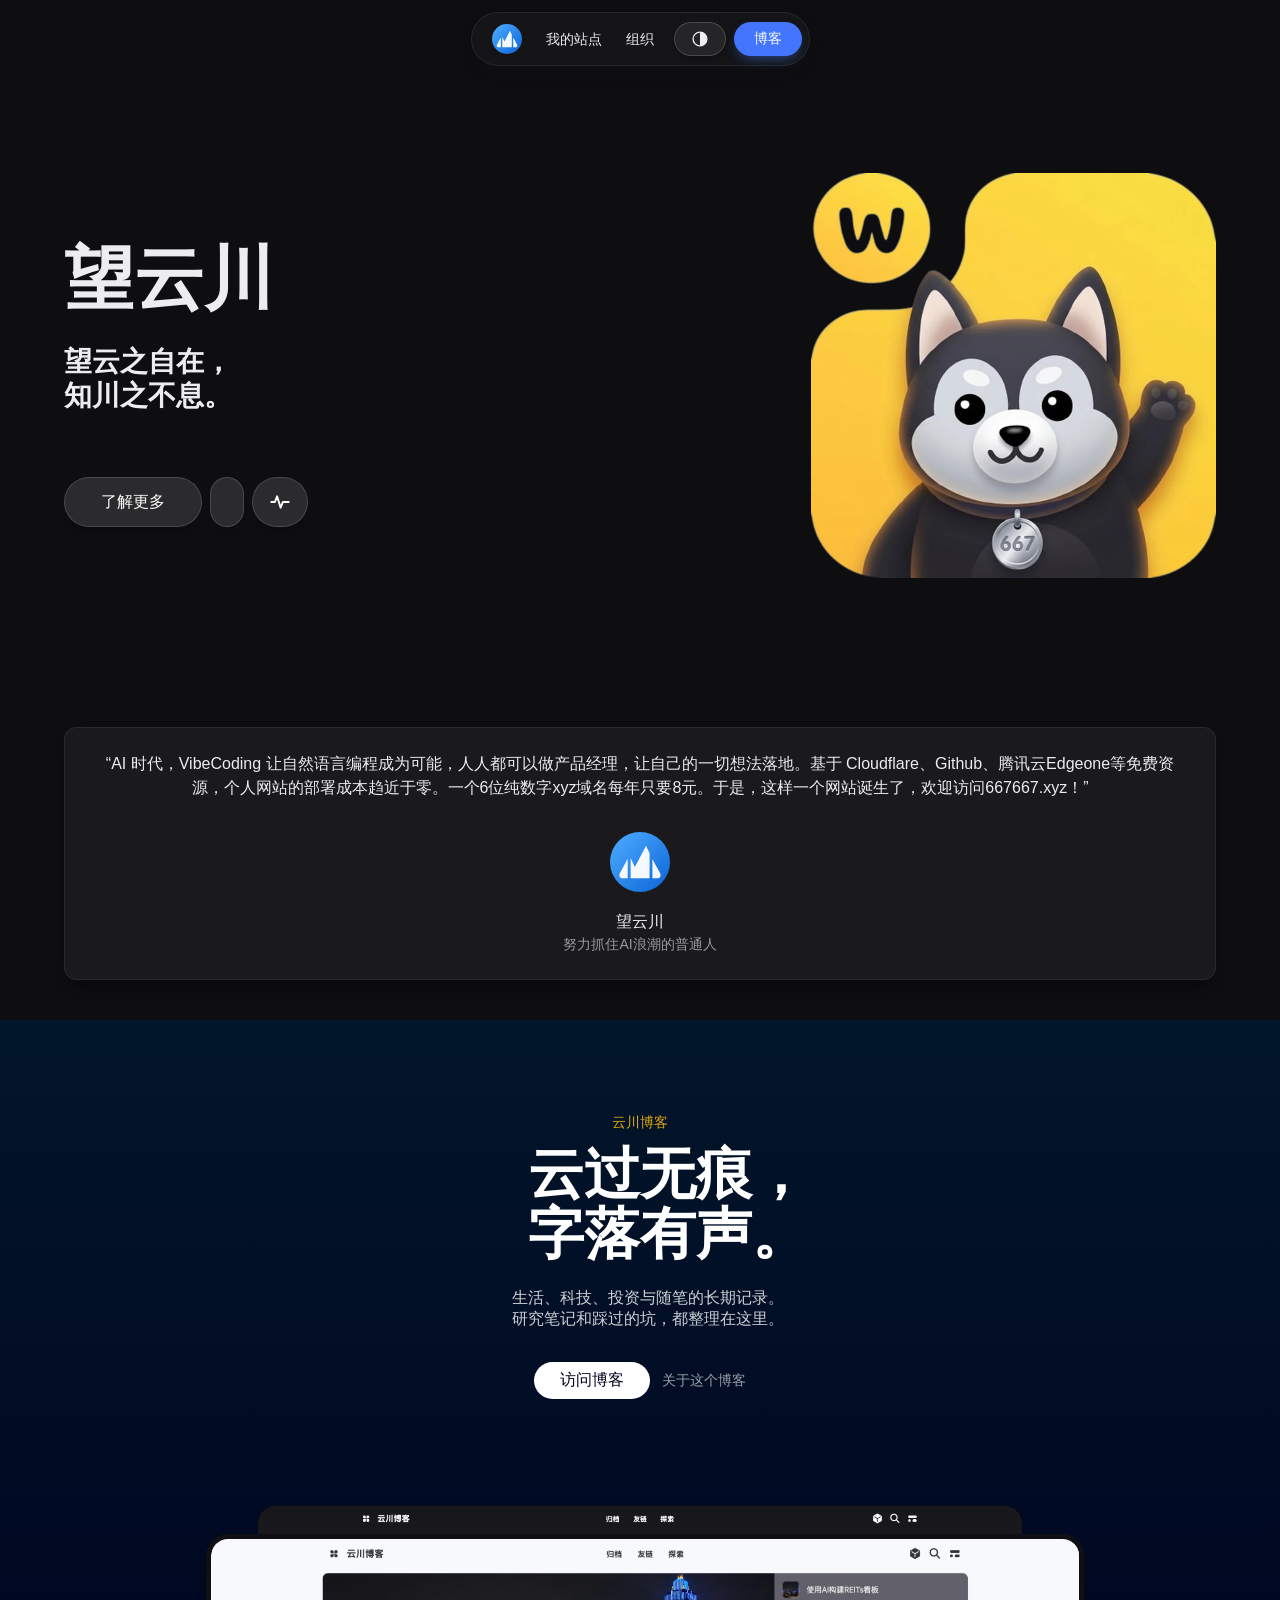
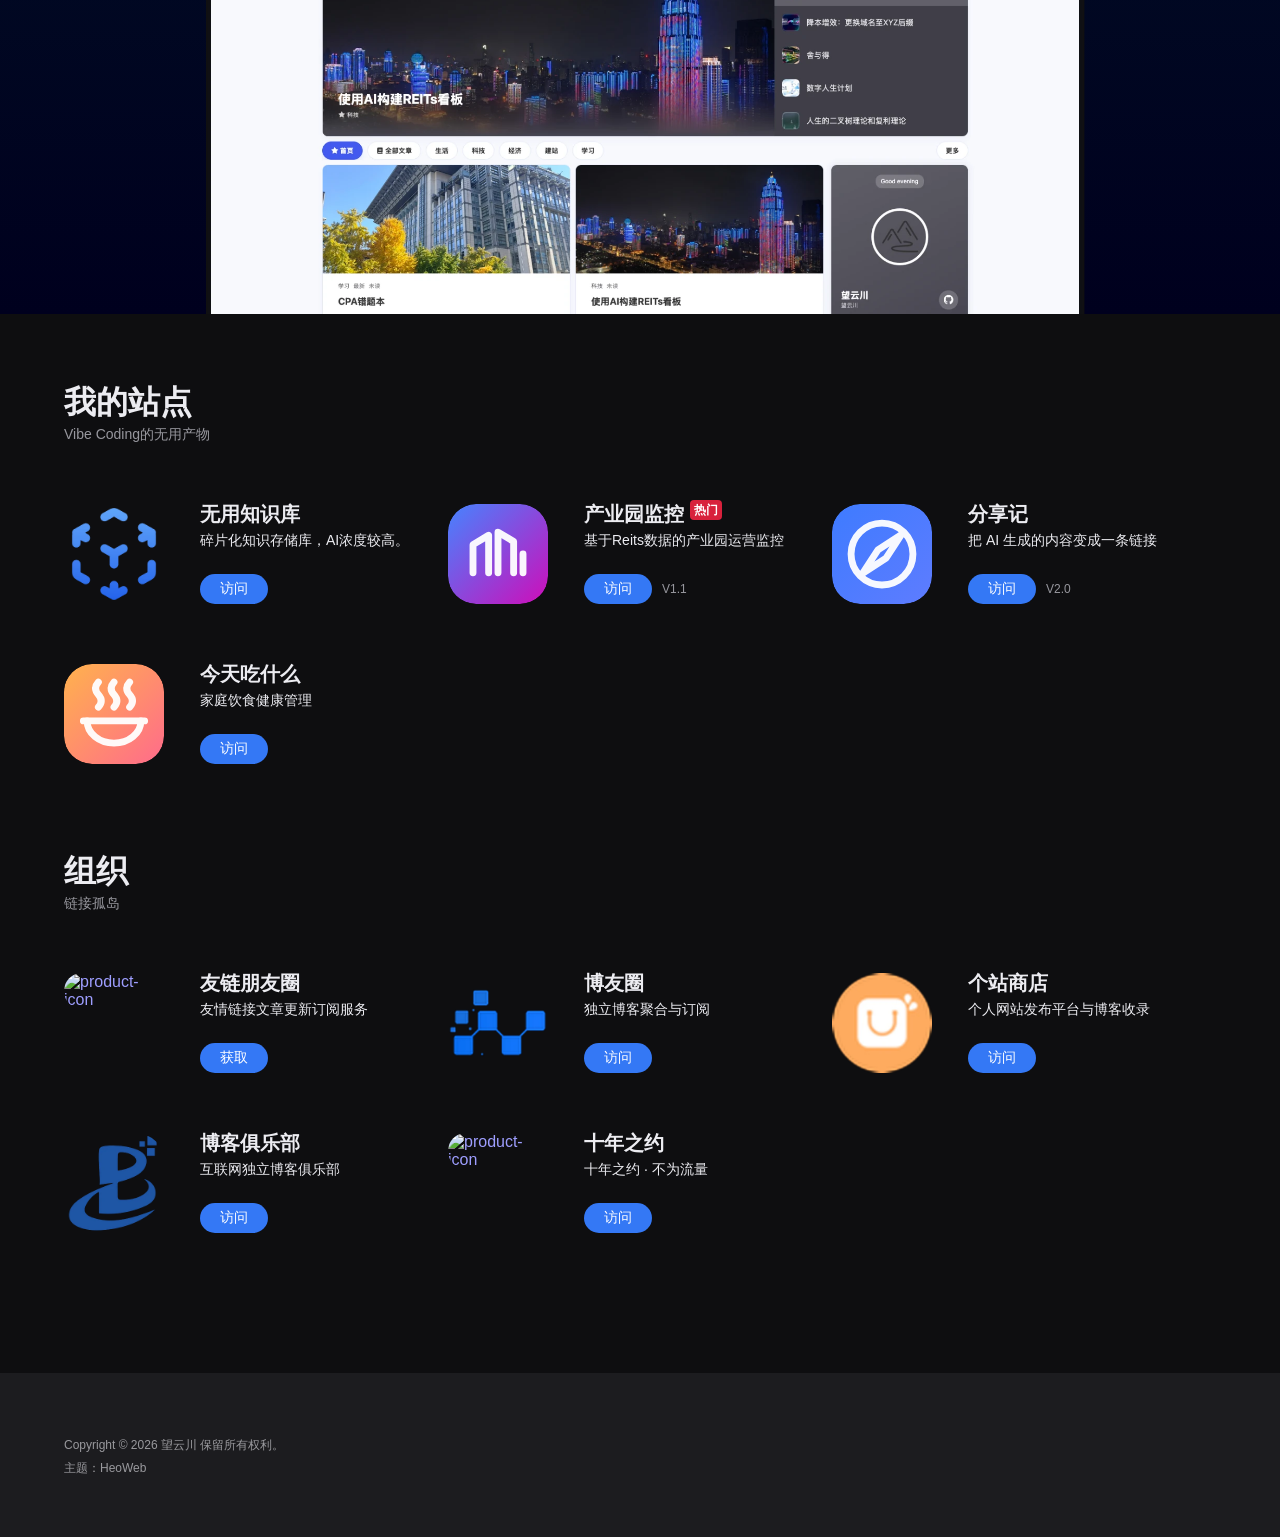
==== index.html @ a084a5fa "Update index.html" ====
<!DOCTYPE html>
<html lang="zh-CN">

<head>
  <meta charset="UTF-8">
  <meta http-equiv="X-UA-Compatible" content="IE=edge">
  <meta name="viewport" content="width=device-width, initial-scale=1.0">
  <title>望云川</title>
  <link rel="stylesheet" href="/main.css">
  <link rel="icon" type="image/svg+xml" href="/favicon.svg">
  <link rel="icon" type="image/png" sizes="32x32" href="/img/favicon-32.png">
  <link rel="apple-touch-icon" sizes="180x180" href="/img/apple-touch-icon.png">
  <meta name="apple-mobile-web-app-title" content="望云川">
  <link rel="bookmark" href="/favicon.svg">
  <link rel="apple-touch-icon-precomposed" sizes="180x180" href="/img/apple-touch-icon.png">
  <meta name="description" content="望云之自在，知川之不息。">
  <meta name="theme-color" id="theme-color" content="#1C1C1F">
  <script>
    // 提前确定主题，避免刷新时白屏闪一下
    (function () {
      var mode = 'auto';
      try { mode = localStorage.getItem('heo-theme-mode') || 'auto'; } catch (e) { }
      var hour = new Date().getHours();
      var auto = (hour >= 7 && hour < 19) ? 'light' : 'dark';
      var resolved = (mode === 'light' || mode === 'dark') ? mode : auto;
      document.documentElement.setAttribute('data-theme', resolved);
      document.documentElement.setAttribute('data-theme-mode', mode);
      var meta = document.getElementById('theme-color');
      if (meta) meta.setAttribute('content', resolved === 'dark' ? '#1C1C1F' : '#F5F5F7');
    })();
  </script>
  <link rel="stylesheet" href="https://cdn3.codesign.qq.com/icons/X2bzpZvRWkZkAaV/latest/iconfont.css">
  <script src="/js/jquery-3.7.1.min.js"></script>
  <script defer src="https://log.667667.xyz/script.js" data-website-id="e53335ba-a5c6-449e-9ad8-1050b20810d2"></script>
</head>

<body id="body">
  <div class="nav">
    <div class="nav-content">
      <div class="nav-left">
        <a href="javascript:scrollToTopWithAnimation()" class="site-logo" title="望云川">
          <img src="/img/icons/全景.svg" alt="望云川" class="site-logo-img">
        </a>
      </div>
      <div class="nav-center" id="nav-center">
        <div class="nav-pill" id="nav-pill" aria-hidden="true"></div>
        <a href="javascript:heoWeb.scrollTo('我的站点');" class="nav-item" data-section="我的站点">我的站点</a>
        <!-- 以下栏目暂无内容，恢复时取消注释
        <a href="javascript:heoWeb.scrollTo('媒体');" class="nav-item" data-section="媒体">媒体</a>
        <a href="javascript:heoWeb.scrollTo('服务');" class="nav-item" data-section="服务">服务</a>
        <a href="javascript:heoWeb.scrollTo('主题');" class="nav-item" data-section="主题">主题</a>
        <a href="javascript:heoWeb.scrollTo('表情');" class="nav-item" data-section="表情">表情</a>
        -->
        <a href="javascript:heoWeb.scrollTo('组织');" class="nav-item" data-section="组织">组织</a>
      </div>
      <div class="nav-right">
        <button class="theme-toggle" id="theme-toggle" type="button" aria-label="切换深色模式">
          <svg viewBox="0 0 24 24" aria-hidden="true" focusable="false">
            <circle cx="12" cy="12" r="9.2" fill="none" stroke="currentColor" stroke-width="1.8"></circle>
            <path d="M12 2.8a9.2 9.2 0 0 0 0 18.4z" fill="currentColor"></path>
          </svg>
        </button>
        <a href="https://blog.667667.xyz/" class="nav-item nav-cta" target="_blank">博客</a>
        <a class="nav-menu" id="nav-menu"><span class="heofont icon-menu-fill"></span></a>
      </div>
    </div>
  </div>
  <div class="menu-list" id="menu-list">
    <a href="https://blog.667667.xyz/" class="nav-item" target="_blank">博客</a>
    <a href="javascript:heoWeb.scrollTo('我的站点');" class="nav-item">我的站点</a>
    <!-- 以下栏目暂无内容，恢复时取消注释
    <a href="javascript:heoWeb.scrollTo('媒体');" class="nav-item">媒体</a>
    <a href="javascript:heoWeb.scrollTo('服务');" class="nav-item">服务</a>
    <a href="javascript:heoWeb.scrollTo('主题');" class="nav-item">主题</a>
    <a href="javascript:heoWeb.scrollTo('表情');" class="nav-item">表情</a>
    -->
    <a href="javascript:heoWeb.scrollTo('组织');" class="nav-item">组织</a>
  </div>
  <!-- <div class="nav-banner">
    <a class="nav-banner-text" href="https://blog.zhheo.com/p/671f98c8.html" target="_blank">敲木鱼 现已登录 App Store <span
        class="heofont icon-arrow-right-s-line" style="font-size: 16px;"></span></a>
  </div> -->

  <div class="first-stack need-padding">
    <div class="left-Introduce">
      <div class="title-group">
        <span class="title">望云川</span>
      </div>
      <div class="discription">
        <span class="discription-text">望云之自在<span class="inline-word">，</span><br>知川之不息<span
            class="inline-word">。</span></span>
      </div>
      <div class="first-stack-links">
        <a href="https://blog.667667.xyz/about" class="about-button" target="_blank">了解更多</a>
        <a href="https://github.com/wyclab" class="about-button social-button" target="_blank" title="GitHub"
          aria-label="GitHub">
          <i class="heofont icon-github-line"></i>
        </a>
        <a href="https://up.667667.xyz/status/mysite" class="about-button social-button" target="_blank" title="运行监控"
          aria-label="运行监控">
          <svg class="icon-heartbeat" viewBox="0 0 24 24" width="22" height="22" fill="none" stroke="currentColor"
            stroke-width="2.1" stroke-linecap="round" stroke-linejoin="round" aria-hidden="true">
            <path d="M2.5 12h3.9l2.4-6.2 3.9 12.4 2.4-6.2h6.4" />
          </svg>
        </a>
      </div>

    </div>
    <a href="https://blog.667667.xyz/about" class="right-stack" target="_blank">
      <img class="banner-img" src="/img/封面2.webp" alt="banner" title="banner">
    </a>
  </div>

  <div class="avatar-discription">
    <span class="avatar-discription-text">“AI 时代，VibeCoding 让自然语言编程成为可能，人人都可以做产品经理，让自己的一切想法落地。基于
      Cloudflare、Github、腾讯云Edgeone等免费资源，个人网站的部署成本趋近于零。一个6位纯数字xyz域名每年只要8元。于是，这样一个网站诞生了，欢迎访问667667.xyz！”</span>
    <img class="avatar-image" src="/img/icons/全景.svg">
    <span class="avatar-name">望云川</span>
    <span class="avatar-title">努力抓住AI浪潮的普通人</span>
  </div>

  <!-- 博客banner -->
  <div class="product-banner">
    <div class="banner-info need-padding">
      <span class="tips">云川博客</span>
      <span class="title">云过无痕<span class="punctuation">，</span><br>字落有声<span class="punctuation">。</span></span>
      <div class="banner-discription-group">
        <span class="description">生活、科技、投资与随笔的长期<span class="inline-word">记录<span
              class="punctuation">。</span></span></span>
        <span class="description">研究笔记和踩过的坑，都整理在这里<span class="punctuation">。</span></span>
      </div>
      <div class="link-group">
        <a class="primary-button" href="https://blog.667667.xyz/">访问博客</a>
        <a class="second-link" href="https://blog.667667.xyz/about/" target="_blank">关于这个博客</a>
      </div>
    </div>
    <div class="banner-pic">
      <img class="banner-pic-img" src="/img/banner-blog-667667.webp" alt="云川博客明暗展示">
    </div>
  </div>

  <div class="product-group need-padding" id="我的站点">
    <h2 class="group-title">我的站点</h2>
    <span class="group-description">Vibe Coding的无用产物</span>
    <div class="group-items">

      <!-- 无用知识库 -->
      <div class="group-item">
        <a class="group-item-icon" href="https://doc.667667.xyz" target="_blank">
          <img class="group-item-icon-img" src="/img/无用知识库.webp" alt="product-icon" title="product-icon">
        </a>
        <div class="group-info-group">
          <div class="group-info">
            <a class="title" href="https://doc.667667.xyz" target="_blank">无用知识库</a>
            <a class="discription" href="https://doc.667667.xyz" target="_blank">碎片化知识存储库，AI浓度较高。</a>
          </div>
          <div class="group-info-button">
            <a class="linkbutton" href="https://doc.667667.xyz" target="_blank">访问</a>
          </div>
        </div>
      </div>

      <!-- 产业园监控 -->
      <div class="group-item">
        <a class="group-item-icon" href="https://reits.667667.xyz" target="_blank">
          <img class="group-item-icon-img" src="/img/产业园监控.svg" alt="product-icon" title="product-icon">
        </a>
        <div class="group-info-group">
          <div class="group-info">
            <a class="title" href="https://reits.667667.xyz" target="_blank">产业园监控<sup class="hot">热门</sup></a>
            <a class="discription" href="https://reits.667667.xyz" target="_blank">基于Reits数据的产业园运营监控</a>
          </div>
          <div class="group-info-button">
            <a class="linkbutton" href="https://reits.667667.xyz" target="_blank">访问</a>
            <span class="linkbotton-tips">V1.1</span>
          </div>
        </div>
      </div>

      <!-- 分享记 -->
      <div class="group-item">
        <a class="group-item-icon" href="https://md.667667.xyz" target="_blank">
          <img class="group-item-icon-img" src="/img/icons/罗盘.svg" alt="product-icon" title="product-icon">
        </a>
        <div class="group-info-group">
          <div class="group-info">
            <a class="title" href="https://md.667667.xyz" target="_blank">分享记</a>
            <a class="discription" href="https://md.667667.xyz" target="_blank">把 AI 生成的内容变成一条链接</a>
          </div>
          <div class="group-info-button">
            <a class="linkbutton" href="https://md.667667.xyz" target="_blank">访问</a>
            <span class="linkbotton-tips">V2.0</span>
          </div>
        </div>
      </div>

      <!-- 今天吃什么 -->
      <div class="group-item">
        <a class="group-item-icon" href="https://eat.667667.xyz" target="_blank">
          <img class="group-item-icon-img" src="/img/icons/今天吃什么.svg" alt="product-icon" title="product-icon">
        </a>
        <div class="group-info-group">
          <div class="group-info">
            <a class="title" href="https://eat.667667.xyz" target="_blank">今天吃什么</a>
            <a class="discription" href="https://eat.667667.xyz" target="_blank">家庭饮食健康管理</a>
          </div>
          <div class="group-info-button">
            <a class="linkbutton" href="https://eat.667667.xyz" target="_blank">访问</a>
          </div>
        </div>
      </div>







    </div>
  </div>


  <!-- ===== 暂未填充：以下「VibeCoding 专题 ~ 表情」整块先隐藏 =====
       恢复显示：把下面 <div id="draft-hidden" style="display: none;"> 里的 style 删掉即可，
       同时把导航里被注释掉的「媒体 / 服务 / 主题 / 表情」取消注释。
       区块内图片写的是 data-draft-src（不可见就不下载，省流量），取消隐藏后刷新页面会自动加载，无需手动改。 -->
  <div id="draft-hidden" style="display: none;">

  <!-- VibeCoding 专题 -->
  <div class="special-card">
    <div class="special-card-left">
      <div class="tips">VibeCoding</div>
      <div class="title">AI时代不缺技术<br>灵感无价</div>
      <div class="discription">基于AI解放思想，基于Agent解放双手，不久的未来Robot解放一切。</div>
      <div class="button-group">
        <a class="button linkbutton" href="https://doc.667667.xyz/pages/topics.html" target="_blank">访问知识库专题</a>
      </div>
    </div>
    <img class="special-card-right" data-draft-src="/img/vibecoding-ar.webp" alt="AR 中的 VibeCoding 工作空间"></img>
  </div>

  <!-- Blog banner -->
  <div class="product-banner banner-shot" style="background-image: linear-gradient(180deg, #830FC1 0%, #3D00A0 100%);">
    <div class="banner-info need-padding">
      <span class="tips">云川博客</span>
      <span class="title">新奇的事物<span class="punctuation">，</span><br>有趣的思想<span class="punctuation">。</span></span>
      <div class="banner-discription-group">
        <span class="description">AI、投资与生活的长期<span class="inline-word">记录<span
              class="punctuation">，</span></span></span>
        <span class="description">踩过的坑与想明白的事，都写在<span class="inline-word">这里<span
              class="punctuation">。</span></span></span>
      </div>
      <div class="link-group">
        <a class="primary-button" href="https://blog.667667.xyz/">进入博客</a>
        <a class="second-link" href="https://blog.667667.xyz/archives/" target="_blank">浏览全部归档</a>
      </div>
    </div>
    <div class="banner-pic">
      <img class="banner-pic-img" data-draft-src="/img/banner-blog-667667.webp" alt="云川博客首页截图">
    </div>
  </div>

  <div class="product-group need-padding" id="媒体">
    <h2 class="group-title">媒体</h2>
    <span class="group-description">为互联网共享精神添砖加瓦</span>
    <div class="group-items">

      <!-- 博客 -->
      <div class="group-item">
        <a class="group-item-icon" href="https://blog.zhheo.com/" target="_blank">
          <img class="group-item-icon-img" data-draft-src="/img/博客.webp" alt="product-icon" title="product-icon">
        </a>
        <div class="group-info-group">
          <div class="group-info">
            <a class="title" href="https://blog.zhheo.com/" target="_blank">博客<sup class="hot">热门</sup></a>
            <a class="discription" href="https://blog.zhheo.com/" target="_blank">分享设计与科技生活</a>
          </div>
          <div class="group-info-button">
            <a class="linkbutton" href="https://blog.zhheo.com/" target="_blank">访问</a>
          </div>
        </div>
      </div>

      <!-- 爱发电 -->
      <div class="group-item">
        <a class="group-item-icon" href="https://afdian.net/a/zhheo" target="_blank">
          <img class="group-item-icon-img" data-draft-src="/img/爱发电.webp" alt="product-icon" title="product-icon">
        </a>
        <div class="group-info-group">
          <div class="group-info">
            <a class="title" href="https://afdian.net/a/zhheo" target="_blank">爱发电<sup class="new">新品</sup></a>
            <a class="discription" href="https://afdian.net/a/zhheo" target="_blank">分享有趣又有料的文章与资源</a>
          </div>
          <div class="group-info-button">
            <a class="linkbutton" href="https://afdian.net/a/zhheo" target="_blank">访问</a>
            <span class="linkbotton-tips">订阅制</span>
          </div>
        </div>
      </div>

      <!-- QQ频道 -->
      <div class="group-item">
        <a class="group-item-icon" href="https://pd.qq.com/s/c0cy521vs" target="_blank">
          <img class="group-item-icon-img" data-draft-src="/img/QQ频道.webp" alt="product-icon" title="product-icon">
        </a>
        <div class="group-info-group">
          <div class="group-info">
            <a class="title" href="https://pd.qq.com/s/c0cy521vs" target="_blank">QQ频道<sup class="new">新品</sup></a>
            <a class="discription" href="https://pd.qq.com/s/c0cy521vs" target="_blank">一起分享，动手创造</a>
          </div>
          <div class="group-info-button">
            <a class="linkbutton" href="https://pd.qq.com/s/c0cy521vs" target="_blank">访问</a>
          </div>
        </div>
      </div>

      <!-- 图集 -->
      <div class="group-item">
        <a class="group-item-icon" href="https://plog.zhheo.com/" target="_blank">
          <img class="group-item-icon-img" data-draft-src="/img/图集.webp" alt="product-icon" title="product-icon">
        </a>
        <div class="group-info-group">
          <div class="group-info">
            <a class="title" href="https://plog.zhheo.com/" target="_blank">图集</a>
            <a class="discription" href="https://plog.zhheo.com/" target="_blank">分享生活的小事</a>
          </div>
          <div class="group-info-button">
            <a class="linkbutton" href="https://plog.zhheo.com/" target="_blank">访问</a>
          </div>
        </div>
      </div>

      <!-- 公众号 -->
      <div class="group-item">
        <a class="group-item-icon" href="https://blog.zhheo.com/wechatOA/" target="_blank">
          <img class="group-item-icon-img" data-draft-src="/img/公众号.webp" alt="product-icon" title="product-icon">
        </a>
        <div class="group-info-group">
          <div class="group-info">
            <a class="title" href="https://blog.zhheo.com/wechatOA/" target="_blank">公众号<sup class="hot">热门</sup></a>
            <a class="discription" href="https://blog.zhheo.com/wechatOA/" target="_blank">第一时间获取动态</a>
          </div>
          <div class="group-info-button">
            <a class="linkbutton" href="https://blog.zhheo.com/wechatOA/" target="_blank">访问</a>
          </div>
        </div>
      </div>

      <!-- 竹白 -->
      <div class="group-item">
        <a class="group-item-icon" href="https://zhheo.zhubai.love/" target="_blank">
          <img class="group-item-icon-img" data-draft-src="/img/竹白.webp" alt="product-icon" title="product-icon">
        </a>
        <div class="group-info-group">
          <div class="group-info">
            <a class="title" href="https://zhheo.zhubai.love/" target="_blank">竹白</a>
            <a class="discription" href="https://zhheo.zhubai.love/" target="_blank">博客更新摘要邮件提醒</a>
          </div>
          <div class="group-info-button">
            <a class="linkbutton" href="https://zhheo.zhubai.love/" target="_blank">访问</a>
          </div>
        </div>
      </div>

    </div>
  </div>

  <div class="product-group need-padding" id="服务">
    <h2 class="group-title">服务</h2>
    <span class="group-description">为创作者提供所需的基础服务</span>
    <div class="group-items">

      <!-- Post-Abstract-AI -->
      <div class="group-item">
        <a class="group-item-icon" href="https://blog.zhheo.com/p/ec57d8b2.html" target="_blank">
          <img class="group-item-icon-img" data-draft-src="/img/tianliGPT.webp" alt="product-icon" title="product-icon">
        </a>
        <div class="group-info-group">
          <div class="group-info">
            <a class="title" href="https://blog.zhheo.com/p/ec57d8b2.html" target="_blank">博客AI摘要<sup
                class="hot">热门</sup></a>
            <a class="discription" href="https://blog.zhheo.com/p/ec57d8b2.html" target="_blank">让更多博主享受到AI带来的便利</a>
          </div>
          <div class="group-info-button">
            <a class="linkbutton" href="https://blog.zhheo.com/p/ec57d8b2.html" target="_blank">访问</a>
            <span class="linkbotton-tips">预付费</span>
          </div>
        </div>
      </div>

      <!-- 反馈论坛 -->
      <div class="group-item">
        <a class="group-item-icon" href="https://support.qq.com/product/335533" target="_blank">
          <img class="group-item-icon-img" data-draft-src="/img/反馈论坛.webp" alt="product-icon" title="product-icon">
        </a>
        <div class="group-info-group">
          <div class="group-info">
            <a class="title" href="https://support.qq.com/product/335533" target="_blank">反馈论坛</a>
            <a class="discription" href="https://support.qq.com/product/335533" target="_blank">用户使用反馈交流</a>
          </div>
          <div class="group-info-button">
            <a class="linkbutton" href="https://support.qq.com/product/335533" target="_blank">访问</a>
          </div>
        </div>
      </div>

      <!-- 应用图标库 -->
      <div class="group-item">
        <a class="group-item-icon" href="https://icon.zhheo.com/" target="_blank">
          <img class="group-item-icon-img" data-draft-src="/img/应用图标库.webp" alt="product-icon" title="product-icon">
        </a>
        <div class="group-info-group">
          <div class="group-info">
            <a class="title" href="https://icon.zhheo.com/" target="_blank">应用图标库</a>
            <a class="discription" href="https://icon.zhheo.com/" target="_blank">App高清图标下载</a>
          </div>
          <div class="group-info-button">
            <a class="linkbutton" href="https://icon.zhheo.com/" target="_blank">访问</a>
          </div>
        </div>
      </div>
    </div>
  </div>

  <!-- Butterfly banner -->
  <div class="product-banner" style="background-image: linear-gradient(180deg, #0F6AC1 0%, #002EA0 100%);">
    <div class="banner-info need-padding">
      <span class="tips" style="color: white; opacity: 0.6;">Butterfly魔改</span>
      <span class="title">手把手教<span class="punctuation">，</span><br>一步步学<span class="punctuation">。</span></span>
      <div class="banner-discription-group">
        <span class="description">为博客开发开源提供便捷的宣传和检索<span class="inline-word">通道<span
              class="punctuation">，</span></span></span>
        <span class="description">向大量博主提供喷涌的<span class="inline-word">灵感<span class="punctuation">。</span></span></span>
      </div>
      <div class="link-group">
        <a class="primary-button" href="https://butterfly.zhheo.com/" target="_blank">访问项目</a>
        <a class="second-link" href="https://blog.zhheo.com/p/30c885b3.html" target="_blank">我该如何设计我的博客</a>
      </div>
    </div>
    <div class="banner-pic">
      <img class="banner-pic-img" data-draft-src="/img/banner-butterfly.webp" alt="banner image">
    </div>
  </div>

  <div class="product-group need-padding" id="主题">
    <h2 class="group-title">主题</h2>
    <span class="group-description">帮助更多用户构建出非凡的网站</span>
    <div class="group-items">

      <!-- Butterfly -->
      <div class="group-item">
        <a class="group-item-icon" href="https://butterfly.zhheo.com/" target="_blank">
          <img class="group-item-icon-img" data-draft-src="/img/Butterfly.webp" alt="product-icon" title="product-icon">
        </a>
        <div class="group-info-group">
          <div class="group-info">
            <a class="title" href="https://butterfly.zhheo.com/" target="_blank">Butterfly</a>
            <a class="discription" href="https://butterfly.zhheo.com/" target="_blank">主题美化教程导航站</a>
          </div>
          <div class="group-info-button">
            <a class="linkbutton" href="https://butterfly.zhheo.com/" target="_blank">访问</a>
          </div>
        </div>
      </div>

      <!-- HeoWeb -->
      <div class="group-item">
        <a class="group-item-icon" href="https://github.com/zhheo/HeoWeb" target="_blank">
          <img class="group-item-icon-img" data-draft-src="/img/icon.webp" alt="product-icon" title="product-icon">
        </a>
        <div class="group-info-group">
          <div class="group-info">
            <a class="title" href="https://github.com/zhheo/HeoWeb" target="_blank">HeoWeb</a>
            <a class="discription" href="https://github.com/zhheo/HeoWeb" target="_blank">纯静态多业务展示的个人主页主题</a>
          </div>
          <div class="group-info-button">
            <a class="linkbutton" href="https://github.com/zhheo/HeoWeb" target="_blank">获取</a>
          </div>
        </div>
      </div>

      <!-- HeoMusic -->
      <div class="group-item">
        <a class="group-item-icon" href="https://github.com/zhheo/HeoMusic" target="_blank">
          <img class="group-item-icon-img" data-draft-src="/img/HeoMusic.webp" alt="product-icon" title="product-icon">
        </a>
        <div class="group-info-group">
          <div class="group-info">
            <a class="title" href="https://github.com/zhheo/HeoMusic" target="_blank">HeoMusic<sup
                class="hot">热门</sup></a>
            <a class="discription" href="https://github.com/zhheo/HeoMusic"
              target="_blank">一个基于Aplayer和MetingJS的静态音乐播放器</a>
          </div>
          <div class="group-info-button">
            <a class="linkbutton" href="https://github.com/zhheo/HeoMusic" target="_blank">获取</a>
          </div>
        </div>
      </div>

      <!-- TimePlus -->
      <div class="group-item">
        <a class="group-item-icon" href="https://blog.zhheo.com/p/bed74f41.html" target="_blank">
          <img class="group-item-icon-img" data-draft-src="/img/TimePlus.webp" alt="product-icon" title="product-icon">
        </a>
        <div class="group-info-group">
          <div class="group-info">
            <a class="title" href="https://blog.zhheo.com/p/bed74f41.html" target="_blank">TimePlus</a>
            <a class="discription" href="https://blog.zhheo.com/p/bed74f41.html" target="_blank">Typecho图片信息流主题</a>
          </div>
          <div class="group-info-button">
            <a class="linkbutton" href="https://blog.zhheo.com/p/bed74f41.html" target="_blank">获取</a>
          </div>
        </div>
      </div>

    </div>
  </div>

  <div class="product-group need-padding" id="衍生主题">
    <h2 class="group-title">衍生主题</h2>
    <span class="group-description">由我参与设计，与开发者合作的博客主题</span>
    <div class="group-items">
      <!-- anzhiyu -->
      <div class="group-item">
        <a class="group-item-icon" href="https://github.com/anzhiyu-c/hexo-theme-anzhiyu" target="_blank">
          <img class="group-item-icon-img" data-draft-src="/img/anzhiyu.webp" alt="product-icon" title="product-icon">
        </a>
        <div class="group-info-group">
          <div class="group-info">
            <a class="title" href="https://github.com/anzhiyu-c/hexo-theme-anzhiyu" target="_blank">anzhiyu</a>
            <a class="discription" href="https://github.com/anzhiyu-c/hexo-theme-anzhiyu"
              target="_blank">这是一个简洁美丽的hexo主题</a>
          </div>
          <div class="group-info-button">
            <a class="linkbutton" href="https://github.com/anzhiyu-c/hexo-theme-anzhiyu" target="_blank">获取</a>
          </div>
        </div>
      </div>

      <!-- Acrylic-Next -->
      <div class="group-item">
        <a class="group-item-icon" href="https://github.com/hexo-theme-Acrylic/Hexo-Theme-Acrylic-Next" target="_blank">
          <img class="group-item-icon-img" data-draft-src="/img/Acrylic-Next.webp" alt="product-icon" title="product-icon">
        </a>
        <div class="group-info-group">
          <div class="group-info">
            <a class="title" href="https://github.com/hexo-theme-Acrylic/Hexo-Theme-Acrylic-Next"
              target="_blank">Acrylic-Next</a>
            <a class="discription" href="https://github.com/hexo-theme-Acrylic/Hexo-Theme-Acrylic-Next"
              target="_blank">下一代Acrylic何必是butterfly</a>
          </div>
          <div class="group-info-button">
            <a class="linkbutton" href="https://github.com/hexo-theme-Acrylic/Hexo-Theme-Acrylic-Next"
              target="_blank">获取</a>
          </div>
        </div>
      </div>

      <!-- Halo-Theme-Hao -->
      <div class="group-item">
        <a class="group-item-icon" href="https://github.com/liuzhihang/halo-theme-hao" target="_blank">
          <img class="group-item-icon-img" data-draft-src="/img/Halo-Theme-Hao.webp" alt="product-icon" title="product-icon">
        </a>
        <div class="group-info-group">
          <div class="group-info">
            <a class="title" href="https://github.com/liuzhihang/halo-theme-hao" target="_blank">Hao</a>
            <a class="discription" href="https://github.com/liuzhihang/halo-theme-hao" target="_blank">适用于 Halo2.x
              的博客主题</a>
          </div>
          <div class="group-info-button">
            <a class="linkbutton" href="https://github.com/liuzhihang/halo-theme-hao" target="_blank">获取</a>
          </div>
        </div>
      </div>

      <!-- Acrylic -->
      <div class="group-item">
        <a class="group-item-icon" href="https://github.com/hexo-theme-Acrylic/Hexo-Theme-Acrylic" target="_blank">
          <img class="group-item-icon-img" data-draft-src="/img/Acrylic.webp" alt="product-icon" title="product-icon">
        </a>
        <div class="group-info-group">
          <div class="group-info">
            <a class="title" href="https://github.com/hexo-theme-Acrylic/Hexo-Theme-Acrylic" target="_blank">Acrylic</a>
            <a class="discription" href="https://github.com/hexo-theme-Acrylic/Hexo-Theme-Acrylic"
              target="_blank">一个美观，强大，高效的Hexo主题</a>
          </div>
          <div class="group-info-button">
            <a class="linkbutton" href="https://github.com/hexo-theme-Acrylic/Hexo-Theme-Acrylic" target="_blank">获取</a>
          </div>
        </div>
      </div>

    </div>
  </div>

  <!-- 表情banner -->
  <div class="product-banner" style="background-image: linear-gradient(180deg, #F08753 0%, #D33030 100%);">
    <div class="banner-info need-padding">
      <span class="tips" style="color: white; opacity: 0.6;">Heo Family</span>
      <span class="title">能表达<span class="punctuation">，</span><br>更会表达<span class="punctuation">。</span></span>
      <div class="banner-discription-group">
        <span class="description">更多精彩的<span class="inline-word">形象<span class="punctuation">，</span></span></span>
        <span class="description">为简单的应用带来更多<span class="inline-word">乐趣<span class="punctuation">。</span></span></span>
      </div>
      <div class="link-group">
        <a class="primary-button" href="https://github.com/zhheo/Sticker-Heo" target="_blank">表情仓库</a>
      </div>
    </div>
    <div class="banner-pic">
      <img class="banner-pic-img" data-draft-src="/img/banner-sticker.webp" alt="banner image">
    </div>
  </div>

  <div class="product-group need-padding" id="表情">
    <h2 class="group-title">表情</h2>
    <span class="group-description">帮助更多人实现古灵精怪的多样性表达</span>
    <div class="group-items">

      <!-- Guli -->
      <div class="group-item">
        <a class="group-item-icon"
          href="https://sticker.weixin.qq.com/cgi-bin/mmemoticon-bin/emoticonview?oper=single&t=shop/detail&productid=aL2PCfwK/89qO7sF6/+I+UDhfwEjhec2ZNvdnLLJRd/PyB4QGWqj/FxZMvB0zbYizO1gBk5Ulo3+Wiinn+HqzsGDlm41ajmr3+d5DRSekSXs="
          target="_blank">
          <img class="group-item-icon-img" data-draft-src="/img/Guli.webp" alt="product-icon" title="product-icon">
        </a>
        <div class="group-info-group">
          <div class="group-info">
            <a class="title"
              href="https://sticker.weixin.qq.com/cgi-bin/mmemoticon-bin/emoticonview?oper=single&t=shop/detail&productid=aL2PCfwK/89qO7sF6/+I+UDhfwEjhec2ZNvdnLLJRd/PyB4QGWqj/FxZMvB0zbYizO1gBk5Ulo3+Wiinn+HqzsGDlm41ajmr3+d5DRSekSXs="
              target="_blank">Guli咕哩<sup class="new">新品</sup></a>
            <a class="discription"
              href="https://sticker.weixin.qq.com/cgi-bin/mmemoticon-bin/emoticonview?oper=single&t=shop/detail&productid=aL2PCfwK/89qO7sF6/+I+UDhfwEjhec2ZNvdnLLJRd/PyB4QGWqj/FxZMvB0zbYizO1gBk5Ulo3+Wiinn+HqzsGDlm41ajmr3+d5DRSekSXs="
              target="_blank">微信表情</a>
          </div>
          <div class="group-info-button">
            <a class="linkbutton"
              href="https://sticker.weixin.qq.com/cgi-bin/mmemoticon-bin/emoticonview?oper=single&t=shop/detail&productid=aL2PCfwK/89qO7sF6/+I+UDhfwEjhec2ZNvdnLLJRd/PyB4QGWqj/FxZMvB0zbYizO1gBk5Ulo3+Wiinn+HqzsGDlm41ajmr3+d5DRSekSXs="
              target="_blank">获取</a>
          </div>
        </div>
      </div>

      <!-- 熊猫二憨 -->
      <div class="group-item">
        <a class="group-item-icon"
          href="https://sticker.weixin.qq.com/cgi-bin/mmemoticon-bin/emoticonview?oper=single&t=shop/detail&productid=aL2PCfwK/89qO7sF6/+I+UDhfwEjhec2ZNvdnLLJRd/OqBzHjwUqwm3ply5is1hrAMAek8PzArzYabms/g/+7rIwKPLrNPoyTaWny+axv1ho="
          target="_blank">
          <img class="group-item-icon-img" data-draft-src="/img/熊猫二憨.webp" alt="product-icon" title="product-icon">
        </a>
        <div class="group-info-group">
          <div class="group-info">
            <a class="title"
              href="https://sticker.weixin.qq.com/cgi-bin/mmemoticon-bin/emoticonview?oper=single&t=shop/detail&productid=aL2PCfwK/89qO7sF6/+I+UDhfwEjhec2ZNvdnLLJRd/OqBzHjwUqwm3ply5is1hrAMAek8PzArzYabms/g/+7rIwKPLrNPoyTaWny+axv1ho="
              target="_blank">熊猫二憨</a>
            <a class="discription"
              href="https://sticker.weixin.qq.com/cgi-bin/mmemoticon-bin/emoticonview?oper=single&t=shop/detail&productid=aL2PCfwK/89qO7sF6/+I+UDhfwEjhec2ZNvdnLLJRd/OqBzHjwUqwm3ply5is1hrAMAek8PzArzYabms/g/+7rIwKPLrNPoyTaWny+axv1ho="
              target="_blank">微信表情</a>
          </div>
          <div class="group-info-button">
            <a class="linkbutton"
              href="https://sticker.weixin.qq.com/cgi-bin/mmemoticon-bin/emoticonview?oper=single&t=shop/detail&productid=aL2PCfwK/89qO7sF6/+I+UDhfwEjhec2ZNvdnLLJRd/OqBzHjwUqwm3ply5is1hrAMAek8PzArzYabms/g/+7rIwKPLrNPoyTaWny+axv1ho="
              target="_blank">获取</a>
          </div>
        </div>
      </div>

      <!-- Heo -->
      <div class="group-item">
        <a class="group-item-icon" href="https://blog.zhheo.com/p/2daa6a7b.html" target="_blank">
          <img class="group-item-icon-img" data-draft-src="/img/Heo.webp" alt="product-icon" title="product-icon">
        </a>
        <div class="group-info-group">
          <div class="group-info">
            <a class="title" href="https://blog.zhheo.com/p/2daa6a7b.html" target="_blank">Heo<sup
                class="hot">热门</sup></a>
            <a class="discription" href="https://blog.zhheo.com/p/2daa6a7b.html" target="_blank">个人博客免授权表情</a>
          </div>
          <div class="group-info-button">
            <a class="linkbutton" href="https://blog.zhheo.com/p/2daa6a7b.html" target="_blank">获取</a>
          </div>
        </div>
      </div>

      <!-- CACO -->
      <div class="group-item">
        <a class="group-item-icon"
          href="https://sticker.weixin.qq.com/cgi-bin/mmemoticon-bin/emoticonview?oper=single&t=shop/detail&productid=aL2PCfwK/89qO7sF6/+I+UDhfwEjhec2ZNvdnLLJRd/P1H2/w5YYUn+TQ6pDcoJwcn+aWBy4WkHPxLHlZKFv/eLorxKOAeWBXcb7pKnJP4r8="
          target="_blank">
          <img class="group-item-icon-img" data-draft-src="/img/CACO.webp" alt="product-icon" title="product-icon">
        </a>
        <div class="group-info-group">
          <div class="group-info">
            <a class="title"
              href="https://sticker.weixin.qq.com/cgi-bin/mmemoticon-bin/emoticonview?oper=single&t=shop/detail&productid=aL2PCfwK/89qO7sF6/+I+UDhfwEjhec2ZNvdnLLJRd/P1H2/w5YYUn+TQ6pDcoJwcn+aWBy4WkHPxLHlZKFv/eLorxKOAeWBXcb7pKnJP4r8="
              target="_blank">CACO</a>
            <a class="discription"
              href="https://sticker.weixin.qq.com/cgi-bin/mmemoticon-bin/emoticonview?oper=single&t=shop/detail&productid=aL2PCfwK/89qO7sF6/+I+UDhfwEjhec2ZNvdnLLJRd/P1H2/w5YYUn+TQ6pDcoJwcn+aWBy4WkHPxLHlZKFv/eLorxKOAeWBXcb7pKnJP4r8="
              target="_blank">动态微信表情</a>
          </div>
          <div class="group-info-button">
            <a class="linkbutton"
              href="https://sticker.weixin.qq.com/cgi-bin/mmemoticon-bin/emoticonview?oper=single&t=shop/detail&productid=aL2PCfwK/89qO7sF6/+I+UDhfwEjhec2ZNvdnLLJRd/P1H2/w5YYUn+TQ6pDcoJwcn+aWBy4WkHPxLHlZKFv/eLorxKOAeWBXcb7pKnJP4r8="
              target="_blank">获取</a>
          </div>
        </div>
      </div>

    </div>
  </div>
  </div>
  <!-- ===== 暂未填充内容结束 ===== -->

  <!-- 冰糖红茶banner（暂未填充，先隐藏：删掉 style 里的 display: none 和 draft-hidden 类即可恢复，刷新后图片会自动加载） -->
  <div class="product-banner draft-hidden" style="background-image: linear-gradient(180deg, #274DFF 0%, #6CA4FF 100%); display: none;">
    <div class="banner-info need-padding">
      <span class="tips" style="color: white; opacity: 0.6;">冰糖红茶</span>
      <span class="title">你也帮一把<span class="punctuation">，</span><br>我们也帮一把<span class="punctuation">。</span></span>
      <div class="banner-discription-group">
        <span class="description">由冰卡诺等人共同<span class="inline-word">发起的<span class="punctuation">，</span></span></span>
        <span class="description">博客开发开源<span class="inline-word">团队<span class="punctuation">。</span></span></span>
      </div>
      <div class="link-group">
        <a class="primary-button" href="https://github.com/Rock-Candy-Tea">组织首页</a>
      </div>
    </div>
    <div class="banner-pic">
      <img class="banner-pic-img" data-draft-src="/img/banner-冰糖红茶.webp" alt="banner image">
    </div>
  </div>

  <div class="product-group need-padding" id="组织">
    <h2 class="group-title">组织</h2>
    <span class="group-description">链接孤岛</span>
    <div class="group-items">

      <!-- 友链朋友圈 -->
      <div class="group-item">
        <a class="group-item-icon" href="https://fcircle-doc.yyyzyyyz.cn/#/" target="_blank" rel="noopener nofollow">
          <img class="group-item-icon-img" src="/img/友链朋友圈.webp" alt="product-icon" title="product-icon">
        </a>
        <div class="group-info-group">
          <div class="group-info">
            <a class="title" href="https://fcircle-doc.yyyzyyyz.cn/#/" target="_blank" rel="noopener nofollow">友链朋友圈</a>
            <a class="discription" href="https://fcircle-doc.yyyzyyyz.cn/#/" target="_blank"
              rel="noopener nofollow">友情链接文章更新订阅服务</a>
          </div>
          <div class="group-info-button">
            <a class="linkbutton" href="https://fcircle-doc.yyyzyyyz.cn/#/" target="_blank"
              rel="noopener nofollow">获取</a>
          </div>
        </div>
      </div>

      <!-- 博友圈 -->
      <div class="group-item">
        <a class="group-item-icon" href="https://www.boyouquan.com/home/" target="_blank" rel="noopener nofollow">
          <img class="group-item-icon-img" src="/img/博友圈.webp" alt="product-icon" title="product-icon">
        </a>
        <div class="group-info-group">
          <div class="group-info">
            <a class="title" href="https://www.boyouquan.com/home/" target="_blank" rel="noopener nofollow">博友圈</a>
            <a class="discription" href="https://www.boyouquan.com/home/" target="_blank"
              rel="noopener nofollow">独立博客聚合与订阅</a>
          </div>
          <div class="group-info-button">
            <a class="linkbutton" href="https://www.boyouquan.com/home/" target="_blank" rel="noopener nofollow">访问</a>
          </div>
        </div>
      </div>

      <!-- 个站商店 -->
      <div class="group-item">
        <a class="group-item-icon" href="https://storeweb.cn/" target="_blank" rel="noopener nofollow">
          <img class="group-item-icon-img" src="/img/个站商店.webp" alt="product-icon" title="product-icon">
        </a>
        <div class="group-info-group">
          <div class="group-info">
            <a class="title" href="https://storeweb.cn/" target="_blank" rel="noopener nofollow">个站商店</a>
            <a class="discription" href="https://storeweb.cn/" target="_blank" rel="noopener nofollow">个人网站发布平台与博客收录</a>
          </div>
          <div class="group-info-button">
            <a class="linkbutton" href="https://storeweb.cn/" target="_blank" rel="noopener nofollow">访问</a>
          </div>
        </div>
      </div>

      <!-- 博客俱乐部 -->
      <div class="group-item">
        <a class="group-item-icon" href="https://www.blogsclub.org/" target="_blank" rel="noopener nofollow">
          <img class="group-item-icon-img" src="/img/博客俱乐部.webp" alt="product-icon" title="product-icon">
        </a>
        <div class="group-info-group">
          <div class="group-info">
            <a class="title" href="https://www.blogsclub.org/" target="_blank" rel="noopener nofollow">博客俱乐部</a>
            <a class="discription" href="https://www.blogsclub.org/" target="_blank"
              rel="noopener nofollow">互联网独立博客俱乐部</a>
          </div>
          <div class="group-info-button">
            <a class="linkbutton" href="https://www.blogsclub.org/" target="_blank" rel="noopener nofollow">访问</a>
          </div>
        </div>
      </div>

      <!-- 十年之约 -->
      <div class="group-item">
        <a class="group-item-icon" href="https://www.foreverblog.cn/profile.html?blog=6528" target="_blank" rel="noopener nofollow">
          <img class="group-item-icon-img" src="https://www.foreverblog.cn/favicon.svg" alt="product-icon" title="product-icon">
        </a>
        <div class="group-info-group">
          <div class="group-info">
            <a class="title" href="https://www.foreverblog.cn/profile.html?blog=6528" target="_blank" rel="noopener nofollow">十年之约</a>
            <a class="discription" href="https://www.foreverblog.cn/profile.html?blog=6528" target="_blank"
              rel="noopener nofollow">十年之约 · 不为流量</a>
          </div>
          <div class="group-info-button">
            <a class="linkbutton" href="https://www.foreverblog.cn/profile.html?blog=6528" target="_blank" rel="noopener nofollow">访问</a>
          </div>
        </div>
      </div>

    </div>
  </div>
  </div>

  </div>
  </div>

  <div class="footer">
    <div class="footer-content need-padding">
      <span class="info">Copyright © 2026 望云川 保留所有权利。</span>
      <div class="info-group"><a class="info" href="https://github.com/zhheo/HeoWeb" target="_blank">主题：HeoWeb</a></div>
    </div>
  </div>
</body>

<script src="/js/simpleParallax.min.js"></script>
<script src="/js/main.js"></script>

</html>
---- main.css ----
@charset  "UTF-8";

:root{
  --heo-white: #fff;
  --heo-white-op: rgba(255,255,255,0.2);
  --heo-black: #000;
  --heo-black-op: rgba(0,0,0,0.2);
  --heo-none: #00001e00;
  --heo-gray: #999999;
  --heo-gray-op: #9999992b;
  --heo-vip: #e5a80d;
  --heo-main: var(--heo-theme);
  --heo-main-op: var(--heo-theme-op);
  --heo-main-none: var(--heo-theme-none);
  --heo-shadow-theme: 0 8px 12px -3px var(--heo-theme-op);
  --heo-shadow-blackdeep: 0 2px 16px -3px rgba(0, 0, 0,.15);
  --heo-shadow-main: 0 8px 12px -3px var(--heo-main-op);
  --heo-shadow-blue: 0 8px 12px -3px rgba(40, 109, 234,.20);
  --heo-shadow-white: 0 8px 12px -3px rgba(255, 255, 255,.20);
  --heo-shadow-black: 0 0 12px 4px rgba(0, 0, 0,.05);
  --heo-shadow-yellow: 0px 38px 77px -26px rgba(255, 201, 62,.12);
  --heo-shadow-red: 0 8px 12px -3px #ee7d7936;
  --heo-shadow-green: 0 8px 12px -3px #87ee7936;
  --heo-logo-color: linear-gradient(215deg,#4584ff 0%,#cf0db9 100%);
  --heo-snackbar-time: 5s;
  --style-border: 1px solid var(--heo-card-border);
  --style-border-always: 1px solid var(--heo-card-border);
  --style-border-hover: 1px solid var(--heo-main);
  --style-border-hover-always: 1px solid var(--heo-main);
  --style-border-dashed: 1px dashed var(--heo-theme-op);
}

::selection {
  background: var(--heo-fontcolor);
  color: var(--heo-background);
}

:root {
  --heo-theme: #4375ff;
  --heo-theme-op: #4375ff23;
  --heo-theme-op-deep: #4375ffdd;
  --heo-theme-none: #4375ff01;
  --heo-blue: #3478f5;
  --heo-red: #D8213C;
  --heo-pink: #FF7C7C;
  --heo-green: #28a63f;
  --heo-yellow: #c28b00;
  --heo-yellow-op: #d99c001a;
  --heo-orange: #ffc635;
  --heo-fontcolor: #00001e;
  --heo-background: #F5F5F7;
  --heo-navbg: rgba(22, 22, 23, 0.91);
  --heo-reverse: #000;
  --heo-maskbg: rgba(255, 255, 255, 0.6);
  --heo-maskbgdeep: rgba(255, 255, 255, 0.85);
  --heo-hovertext: var(--heo-main);
  --heo-ahoverbg: #F7F7FA;
  --heo-lighttext: var(--heo-main);
  --heo-secondtext: rgba(60, 60, 67, 0.6);
  --heo-scrollbar: rgba(60, 60, 67, 0.4);
  --heo-card-btn-bg: #1C1C1F;
  --heo-post-blockquote-bg: #fafcff;
  --heo-post-tabs-bg: #f2f5f8;
  --heo-secondbg: #eaeaea;
  --heo-shadow-nav:0 5px 12px -5px rgba(102, 68, 68, 0.05);
  --heo-card-bg: #fff;
  --heo-card-bg-op: var(--heo-black-op);
  --heo-card-bg-none: rgba(255, 255, 255, 0);
  --heo-shadow-lightblack:0 5px 12px -5px rgba(102, 68, 68, 0.00);
  --heo-shadow-light2black:0 5px 12px -5px rgba(102, 68, 68, 0.00);
  --heo-card-border: #e3e8f7;
  --heo-shadow-border: 0 8px 16px -4px #2c2d300c;
  --style-border-forever: 2px solid var(--heo-main);
  /* 明暗主题相关的界面变量（可被 [data-theme="dark"] 覆盖） */
  --heo-nav-card-bg: rgba(255, 255, 255, 0.72);
  --heo-nav-card-border: rgba(255, 255, 255, 0.6);
  --heo-menu-bg: rgba(255, 255, 255, 0.96);
  --heo-hoverbg: rgba(0, 0, 0, 0.05);
  --heo-nav-active: #0271e4;
  --heo-pill-bg: #dbe9ff;
  --heo-pill-border: rgba(2, 113, 228, 0.35);
  --heo-toggle-bg: rgba(255, 255, 255, 0.9);
  --heo-toggle-border: rgba(120, 160, 255, 0.42);
  --heo-toggle-icon: #1c1c1f;
  --heo-toggle-shadow: 0 2px 8px -2px rgba(31, 38, 66, 0.18);
}

/* ===== 暗夜模式 ===== */
html[data-theme="dark"] {
  color-scheme: dark;
  --heo-fontcolor: #ececf1;
  --heo-background: #0e0e10;
  --heo-card-bg: #1a1a1d;
  --heo-card-bg-op: rgba(255, 255, 255, 0.1);
  --heo-secondbg: #1c1c1f;
  --heo-secondtext: rgba(235, 235, 245, 0.62);
  --heo-scrollbar: rgba(235, 235, 245, 0.35);
  --heo-ahoverbg: #202024;
  --heo-card-btn-bg: #2e2e34;
  --heo-card-border: #2a2a2f;
  --heo-maskbg: rgba(0, 0, 0, 0.6);
  --heo-maskbgdeep: rgba(0, 0, 0, 0.85);
  --heo-post-blockquote-bg: #16161a;
  --heo-post-tabs-bg: #17171b;
  --heo-shadow-border: 0 8px 16px -4px rgba(0, 0, 0, 0.45);
  --heo-shadow-black: 0 0 12px 4px rgba(0, 0, 0, 0.5);
  --heo-shadow-nav: 0 5px 12px -5px rgba(0, 0, 0, 0.5);
  --heo-nav-card-bg: rgba(26, 26, 29, 0.72);
  --heo-nav-card-border: rgba(255, 255, 255, 0.08);
  --heo-menu-bg: rgba(22, 22, 25, 0.96);
  --heo-hoverbg: rgba(255, 255, 255, 0.08);
  --heo-nav-active: #7fa6ff;
  --heo-pill-bg: rgba(67, 117, 255, 0.22);
  --heo-pill-border: rgba(120, 160, 255, 0.5);
  --heo-toggle-bg: rgba(255, 255, 255, 0.07);
  --heo-toggle-border: rgba(255, 255, 255, 0.16);
  --heo-toggle-icon: #ededf2;
  --heo-toggle-shadow: 0 2px 10px -2px rgba(0, 0, 0, 0.6);
}

@keyframes floating {
  0% { transform: translate(0,  0px); }
  50%  { transform: translate(0, 10px); }
  100%   { transform: translate(0, 0px); }   
}

@keyframes showbanner {
  0% {
    top: 0px;
    background: var(--heo-theme);
  }
  30% {
    top: 40px;
  }
  80% {
    background: var(--heo-theme);
  }
  100% {
    background: var(--heo-secondbg);
  }
}

@keyframes showbannertext {
  0% {
    color: var(--heo-white);
  }
  30% {
    
  }
  80% {
    color: var(--heo-white);
  }
  100% {
    color: var(--heo-fontcolor);
  }
}

body {
  background: var(--heo-background);
  color: var(--heo-fontcolor);
  display: flex;
  margin: auto;
  flex-direction: column;
  font-family: PingFangSC-Regular, Roboto, Helvetica Neue, Helvetica, Tahoma,
    Arial, PingFang SC-Light, Microsoft YaHei;
  align-items: center;
  transition: background-color 0.35s ease, color 0.35s ease;
}

body .need-padding {
  max-width: 1200px;
  width: 90%;
}

a {
  text-decoration:none;
  user-select:none;
  -webkit-user-drag: none;
}

span {
  user-select:none;
}

sup {
  font-size: 12px;
  background: var(--heo-green);
  color: var(--heo-white);
  padding: 4px;
  border-radius: 4px;
  margin-left: 6px;
  white-space: nowrap;
  position: absolute;
  top: -4px;
}

sup.hot {
  background: var(--heo-red);
}

img {
  user-select:none;
  -webkit-user-drag: none;
}

/* 图标字体（iconfont.css 中定义的是 .heoblogIcon，此处对齐模板使用的 .heofont 类名） */
.heofont {
  font-family: "heoblogIcon" !important;
  font-size: 16px;
  font-style: normal;
  line-height: 1;
  -webkit-font-smoothing: antialiased;
  -moz-osx-font-smoothing: grayscale;
}

/* ===== 悬浮胶囊导航 ===== */
.nav {
  position: fixed;
  top: 0;
  left: 0;
  width: 100%;
  display: flex;
  justify-content: center;
  align-items: flex-start;
  padding: 12px 0;
  background: transparent;
  z-index: 20;
  pointer-events: none;
  transition: ease-in-out 0.3s;
}

.nav-content {
  pointer-events: auto;
  display: flex;
  align-items: center;
  justify-content: space-between;
  gap: 4px;
  width: auto;
  max-width: 92%;
  height: 52px;
  padding: 0 7px 0 14px;
  border-radius: 999px;
  background: var(--heo-nav-card-bg);
  border: 1px solid var(--heo-nav-card-border);
  box-shadow: 0 6px 28px -10px rgba(31, 38, 66, 0.18), 0 1px 2px rgba(0, 0, 0, 0.03);
  backdrop-filter: blur(20px) saturate(180%);
  -webkit-backdrop-filter: blur(20px) saturate(180%);
  transition: ease-in-out 0.3s;
}

.nav-banner {
  width: 100%;
  height: 44px;
  display: flex;
  align-items: center;
  justify-content: center;
  position: absolute;
  top: 44px;
  left: 0;
  animation: showbanner 4s ease-in-out;
  z-index: 1;
  background: var(--heo-secondbg);
  
}

.nav-banner a{
  font-size: 12px;
  transition: ease-in-out 0.3s;
  animation: showbannertext 4s ease-in-out;
  color: var(--heo-fontcolor);
}

.nav-banner a:hover {
  color: var(--heo-main);
}

.nav-right .nav-menu {
  display: none;
}

a.site-logo {
  display: flex;
  align-items: center;
  padding: 0 8px 0 6px;
}

img.site-logo-img {
  width: 30px;
  height: 30px;
  border-radius: 50%;
  object-fit: cover;
  box-shadow: 0 2px 6px rgba(0, 0, 0, 0.12);
}

.menu-list {
  display: none;
}

.nav-center {
  display: flex;
  align-items: center;
  position: relative;
}

/* zhheo 风格：滑动高亮胶囊 */
.nav-pill {
  position: absolute;
  top: 50%;
  left: -4px;
  width: 8px;
  height: 32px;
  transform: translateY(-50%);
  box-sizing: border-box;
  border-radius: 999px;
  background: var(--heo-pill-bg);
  border: 1px solid var(--heo-pill-border);
  opacity: 0;
  z-index: 0;
  pointer-events: none;
  transition: left 0.3s ease, width 0.3s ease, opacity 0.3s ease;
}

.nav-center .nav-item {
  position: relative;
  z-index: 1;
  opacity: 1;
  line-height: 1;
  padding: 9px 12px;
}

.nav-center .nav-item:hover,
.nav-center .nav-item.active {
  background: transparent;
  opacity: 1;
  color: var(--heo-nav-active);
}

.banner-img {
  width: 405px;
  max-width: 100%;
  animation: floating 4s ease-in-out infinite;
  pointer-events:none;
  object-fit:cover;
  transform: translate(0,  -7px);
}

a.nav-item {
  color: var(--heo-fontcolor);
  opacity: 0.78;
  transition: ease-in-out 0.25s;
  font-size: 14px;
  padding: 7px 13px;
  border-radius: 999px;
  white-space: nowrap;
}

a.nav-item:hover {
  opacity: 1;
  background: var(--heo-hoverbg);
  color: var(--heo-fontcolor);
}

a.nav-item.nav-cta {
  opacity: 1;
  background: var(--heo-main);
  color: var(--heo-white);
  font-weight: 500;
  padding: 8px 20px;
  margin-left: 4px;
  box-shadow: 0 6px 14px -6px rgba(67, 117, 255, 0.65);
}

a.nav-item.nav-cta:hover {
  background: var(--heo-main);
  color: var(--heo-white);
  filter: brightness(1.08);
}

a.nav-item.nav-ghost {
  padding: 7px 10px;
}

.nav-right {
  display: flex;
  align-items: center;
  gap: 2px;
  margin-left: 4px;
}

/* ===== 明暗切换按钮（参照胶囊 + 半明半暗圆形图标） ===== */
.theme-toggle {
  display: flex;
  align-items: center;
  justify-content: center;
  width: 52px;
  height: 34px;
  padding: 0;
  margin-right: 2px;
  border-radius: 999px;
  background: var(--heo-toggle-bg);
  border: 1px solid var(--heo-toggle-border);
  box-shadow: var(--heo-toggle-shadow);
  color: var(--heo-toggle-icon);
  cursor: pointer;
  -webkit-tap-highlight-color: transparent;
  transition: background-color 0.3s ease, border-color 0.3s ease,
    color 0.3s ease, transform 0.2s ease;
}

.theme-toggle:hover {
  border-color: var(--heo-main);
  transform: translateY(-1px);
}

.theme-toggle:active {
  transform: scale(0.94);
}

.theme-toggle:focus-visible {
  outline: 2px solid var(--heo-main);
  outline-offset: 2px;
}

.theme-toggle svg {
  display: block;
  width: 18px;
  height: 18px;
  transition: transform 0.55s cubic-bezier(0.34, 1.32, 0.64, 1);
}

/* 切到暗色时图标旋转，暗面换到另一侧 */
html[data-theme="dark"] .theme-toggle svg {
  transform: rotate(180deg);
}

/* 暗色下的个别适配 */
html[data-theme="dark"] img[src="/img/icon.webp"] {
  filter: invert(1) brightness(1.15);
}

html[data-theme="dark"] a.about-button {
  background: rgba(255, 255, 255, 0.12);
  border: 1px solid rgba(255, 255, 255, 0.14);
}

.first-stack {
  display: flex;
  justify-content: space-between;
  margin-top: 180px;
  margin-bottom: 120px;
  align-items: center;
}

.title-group {
  display: flex;
  flex-direction: column;
  font-size: 70px;
  font-weight: 400;
  color: var(--heo-fontcolor);
  line-height: 75px;
  font-weight: bold;
  font-family: system-ui;
}

span.discription-text {
  display: block;
  font-size: 28px;
  font-weight: 400;
  color: var(--heo-fontcolor);
  line-height: 34px;
  margin-top: 28px;
  font-weight: bold;
}

a.about-button {
  display: flex;
  padding: 0 36px;
  background: var(--heo-card-btn-bg);
  color: var(--heo-white);
  border-radius: 29px;
  box-shadow: 0px 12px 12px -9px rgba(0,0,0,0.29);
  margin-top: 64px;
  width: fit-content;
  transition: ease-in-out 0.3s;
  white-space: nowrap;
  align-items: center;
  justify-content: center;
  height: 48px;
}

a.about-button:hover {
  background: var(--heo-main);
  box-shadow: 0px 12px 12px -9px rgba(5, 51, 137, 0.29);
}

.product-group {
  margin: 0;
  width: 100%;
}

h2.group-title {
  font-size: 32px;
  margin-bottom: 0;
}

.group-description {
  font-size: 14px;
  color: var(--heo-secondtext);
}

.group-items {
  display: flex;
  margin-top: 60px;
  flex-direction: row;
  flex-wrap: wrap;
  
}

.group-item {
  display: flex;
  width: calc(100% / 3);
  margin-bottom: 60px;
}

a.group-item-icon {
  width: 100px;
  height: 100px;
}

img.group-item-icon-img {
  width: 100px;
  height: 100px;
  border-radius: 28px;
}

.group-info-button {
  display: flex;
  align-items: center;
}

span.linkbotton-tips {
  display: flex;
  margin-left: 10px;
  font-size: 12px;
  color: var(--heo-secondtext);
}

.special-card span.linkbotton-tips {
  color: var(--heo-white);
}

.group-info {
  display: flex;
  flex-direction: column;
}

.group-info-group {
  margin-left: 36px;
  display: flex;
  flex-direction: column;
  justify-content: space-between;
  height: 100px;
}

.group-info-group a.title {
  color: var(--heo-fontcolor);
  font-size: 20px;
  line-height: 1;
  margin-bottom: 8px;
  width: fit-content;
  position: relative;
  font-weight: bold;
}

.group-info-group a.discription {
  color: var(--heo-fontcolor);
  font-size: 14px;
  width: fit-content;
  max-width: 220px;
  word-break: break-all;
  text-overflow: ellipsis;
  display: -webkit-box;
  -webkit-box-orient: vertical;
  -webkit-line-clamp: 1; /* 这里是超出几行省略 */
  overflow: hidden;
}

a.linkbutton {
  padding: 6px 20px;
  display: flex;
  background: var(--heo-blue);
  color: var(--heo-white);
  font-size: 14px;
  border-radius: 21px;
  transition: ease-in-out 0.3s;
  width: fit-content;
  white-space: nowrap;
}

a.linkbutton:hover {
  filter: brightness(1.2);
}

a.linkbutton:active {
  filter: brightness(0.8);
}

.footer {
  padding: 60px 0 60px 0;
  display: flex;
  justify-content: center;
  width: 100%;
  background: var(--heo-secondbg);
  margin-top: 80px;
  align-items: center;
}

.footer .info {
  font-size: 12px;
  margin: 0 20px;
  opacity: 0.6;
  color: var(--heo-fontcolor);
  transition: ease-in-out 0.3s;
  margin: 4px 0;
}

.footer a.info:hover {
  opacity: 1;
}

.footer .info-group .info:not(:first-child) {
  margin-left: 4px;
}

.footer-content {
  display: flex;
  flex-direction: column;
}

/* banner */

.product-banner {
  background-image: linear-gradient(180deg, #02162A 0%, #00001e 100%);
  width: 100%;
  display: flex;
  flex-direction: column;
  align-items: center;
  padding: 94px 0 0 0;
  height: fit-content;
  margin: 40px 0;
  overflow: hidden;
  position: relative;
  min-height: 800px;
}

.banner-info {
  display: flex;
  flex-direction: column;
  align-items: center;
}

.product-banner .tips {
  color: var(--heo-vip);
  font-size: 14px;
}

.product-banner span.title {
  font-size: 56px;
  color: var(--heo-white);
  font-weight: bold;
  text-align: center;
  line-height: 60px;
  margin-top: 12px;
}

span.punctuation {
  position: absolute;
}

.banner-discription-group {
  display: flex;
  flex-direction: column;
  align-items: center;
  opacity: 0.8;
  margin: 24px 0 32px 0;
}

.product-banner span.description {
  font-size: 16px;
  color: var(--heo-white);
  text-align: center;
}

.link-group {
  margin-bottom: 24px;
  display: flex;
  align-items: center;
}

a.primary-button {
  padding: 8px 26px;
  background: var(--heo-white);
  color: #00001e;
  border-radius: 26px;
  transition: ease-in-out 0.3s;
  white-space: nowrap;
}

a.primary-button:hover {
  background: var(--heo-black);
  color: var(--heo-white);
}

a.second-link {
  color: var(--heo-white);
  opacity: 0.6;
  font-size: 14px;
  margin-left: 12px;
  transition: ease-in-out 0.3s;
}

a.second-link:hover {
  opacity: 1;
}

.banner-pic {
  margin-top: 20px;
  display: flex;
  justify-content: center;
  height: 400px;
  position: absolute;
  bottom: 100px;
}

.banner-pic-img {
  max-width: 968px;
  width: 100%;
  margin: auto;
}

/* 博客首页截图 banner：截图随内容流排列，尺寸自适应 */
.product-banner.banner-shot {
  min-height: auto;
  padding: 84px 0 40px;
}

.banner-shot .banner-info,
.banner-shot .banner-pic {
  flex: 0 0 auto;
}

.banner-shot .banner-pic {
  position: static;
  height: auto;
  width: min(1000px, 100%);
  margin: 24px auto 0;
}

.banner-shot .banner-pic-img {
  width: 100%;
  max-width: none;
}

.inline-word {
  word-break: keep-all;
  white-space: nowrap;
}

.first-stack-links {
  display: flex;
}

.about-button.social-button {
  margin-left: 8px;
  padding: 0 16px;
}

.about-button.social-button i {
  font-size: 20px;
  line-height: 1;
}

/* 运行监控：心跳图标（悬浮时轻微搏动） */
.icon-heartbeat {
  display: block;
  transform-origin: 50% 50%;
  overflow: visible;
}

a.about-button.social-button:hover .icon-heartbeat {
  animation: heartbeat-pulse 1.4s ease-in-out infinite;
}

@keyframes heartbeat-pulse {
  0%, 100% { transform: scale(1); }
  22% { transform: scale(1.16); }
  38% { transform: scale(0.97); }
  54% { transform: scale(1.08); }
}

@media (prefers-reduced-motion: reduce) {
  a.about-button.social-button:hover .icon-heartbeat {
    animation: none;
  }
}

.special-card {
  background: #131202;
  width: 90%;
  border-radius: 30px;
  max-width: 1200px;
  position: relative;
  display: flex;
  overflow: hidden;
  height: 500px;
}

.special-card-left {
  padding: 54px 0 54px 75px;
  z-index: 1;
  width: 100%;
  position: relative;
}

.special-card-left .tips {
  font-size: 18px;
  font-weight: bold;
  color: var(--heo-white);
}

.special-card-left .title {
  font-size: 40px;
  font-weight: bold;
  max-width: 400px;
  line-height: 1.2;
  margin-top: 8px;
  max-width: calc(100% - 700px);
  color: var(--heo-white);
}

.special-card-left .discription {
  font-size: 16px;
  margin-top: 24px;
  opacity: 0.8;
  line-height: 1.2;
  max-width: calc(100% - 700px);
  color: var(--heo-white);
}

.special-card-left .button-group {
  position: absolute;
  bottom: 56px;
  display: flex;
  align-items: center;
}

.special-card-right {
  position: absolute;
  right: 0;
  top: 0;
  height: 100%;
  display: flex;
  z-index: 0;
}

.avatar-discription {
  display: flex;
  flex-direction: column;
  align-content: center;
  padding: 24px 32px;
  background: var(--heo-card-bg);
  color: var(--heo-fontcolor);
  margin: 0 5%;
  border-radius: 12px;
  line-height: 1.5;
  max-width: 1200px;
  margin-top: 18px;
  border: var(--style-border-always);
  box-shadow: var(--heo-shadow-border);
  transition: background-color 0.35s ease, color 0.35s ease, border-color 0.35s ease;
}

.avatar-discription-text {
  display: flex;
  font-size: 16px;
  text-align: center;
}

span.avatar-name {
  display: flex;
  margin: auto;
  font-size: 16px;
  opacity: 1;
  margin-top: 14px;
}

.avatar-image {
  width: 60px;
  height: 60px;
  border-radius: 50%;
  margin: auto;
  margin-top: 28px;
  border: 4px solid var(--heo-card-bg);
  box-shadow: var(--heo-shadow-lightblack);
}

.avatar-title {
  display: flex;
  margin: auto;
  font-size: 14px;
  opacity: 0.6;
  text-align: center;
}


@media screen and (max-width: 1200px) {
  .group-item {
    width: 50%;
  }

  .special-card {
    display: none;
  }

}

@media screen and (max-width: 768px) {
  .first-stack {
    margin-bottom: 20px;
  }

  .left-Introduce {
    margin-bottom: 40px;
  }

  a.about-button {
    margin-top: 40px;
  }
  
  .group-items {
    margin-top: 30px;
  }

  body .need-padding {
    width: 80%;
  }

  .first-stack {
    flex-direction: column;
    margin-top: 120px;
  }

  .product-group {
    margin:  0px;
  }
  
  .group-item {
    width: 100%;
  }

  .footer {
    flex-direction: column;
    margin-top: 20px;
  }

  .footer .info {
    margin-bottom: 12px;
  }

  .nav-content {
    max-width: calc(100% - 32px);
    height: 48px;
    padding: 0 6px 0 12px;
  }

  img.site-logo-img {
    width: 26px;
    height: 26px;
  }

  .nav-right .nav-item {
    display: none;
  }

  .nav-right .nav-menu {
    display: flex;
    color: var(--heo-fontcolor);
    padding: 8px;
    border-radius: 999px;
    transition: ease-in-out 0.25s;
  }

  .nav-right .nav-menu .heofont {
    font-size: 20px;
  }

  .theme-toggle {
    width: 44px;
    height: 30px;
    margin-right: 0;
  }

  .theme-toggle svg {
    width: 16px;
    height: 16px;
  }

  .nav-right .nav-menu:active {
    background: var(--heo-hoverbg);
  }

  .product-banner span.title {
    font-size: 40px;
    line-height: 46px;
  }

  .menu-list {
    display: flex;
    position: fixed;
    flex-direction: column;
    top: 70px;
    left: 50%;
    transform: translateX(-50%);
    background: var(--heo-menu-bg);
    backdrop-filter: blur(20px) saturate(180%);
    -webkit-backdrop-filter: blur(20px) saturate(180%);
    width: calc(100% - 32px);
    max-height: 0;
    padding: 0;
    z-index: 10;
    align-items: center;
    overflow: hidden;
    border-radius: 20px;
    box-shadow: 0 16px 40px -16px rgba(31, 38, 66, 0.28);
    transition: ease-in-out 0.3s;
    opacity: 0;
  }

  .show-menu .menu-list {
    max-height: 80vh;
    padding: 6px 0;
    opacity: 1;
  }

  .menu-list a.nav-item {
    padding: 12px 8px;
    font-size: 15px;
    border-bottom: 1px solid var(--heo-theme-op);
    border-radius: 0;
    width: calc(100% - 32px);
    margin-left: 0;
    text-align: center;
    opacity: 0.9;
  }

  .menu-list a.nav-item:last-child {
    border-bottom: none;
  }

  .menu-list a.nav-item:hover {
    background: transparent;
    color: var(--heo-main);
  }
  
  .banner-pic {
    margin-top: 20px;
    height: 200px;
    bottom: 40px;
  }

  .product-banner {
    padding-top: 60px;
    min-height: 520px;
  }

  h2.group-title {
    margin: 0;
  }

  a.linkbutton {
    margin-left: 0px;
  }

  .banner-img {
    height: 100%;
  }

  .banner-pic-img {
    width: 100vw;
  }

  .nav-center {
    display: none;
  }
}

@media screen and (max-width: 375px) {
  .first-stack {
    margin-bottom: 20px;
  }

  .left-Introduce {
    margin-bottom: 40px;
  }

  a.about-button {
    margin-top: 40px;
  }
  
  .group-items {
    margin-top: 30px;
  }

  .group-item {
    flex-direction: row;
  }
  .group-info-group {
    margin-left: 20px;
    flex-direction: row;
    width: 100%;
    height: 45px;
  }

  .group-info-button {
    margin-top: 0px;
    flex-direction: column;
  }

  span.linkbotton-tips {
    margin-top: 4px;
  }

  .product-group {
    margin: 0;
  }

  img.group-item-icon-img,a.group-item-icon {
    width: 40px;
    height: 40px;
    border-radius: 12px;
  }

  .product-banner {
    padding-top: 40px;
  }

  .banner-pic {
    margin-top: 0px;
    height: 150px;
  }

  h2.group-title {
    margin: 0;
  }

  a.linkbutton {
    margin-left: 8px;
  }

  .footer {
    margin-top: 20px;
  }

  .title-group .title {
    font-size: 35px;
    line-height: 1.2;
  }

  span.discription-text {
    font-size: 16px;
    line-height: 1.2;
  }

  a.about-button {
    padding: 0 24px;
  }

  .nav-center {
    display: none;
  }
}
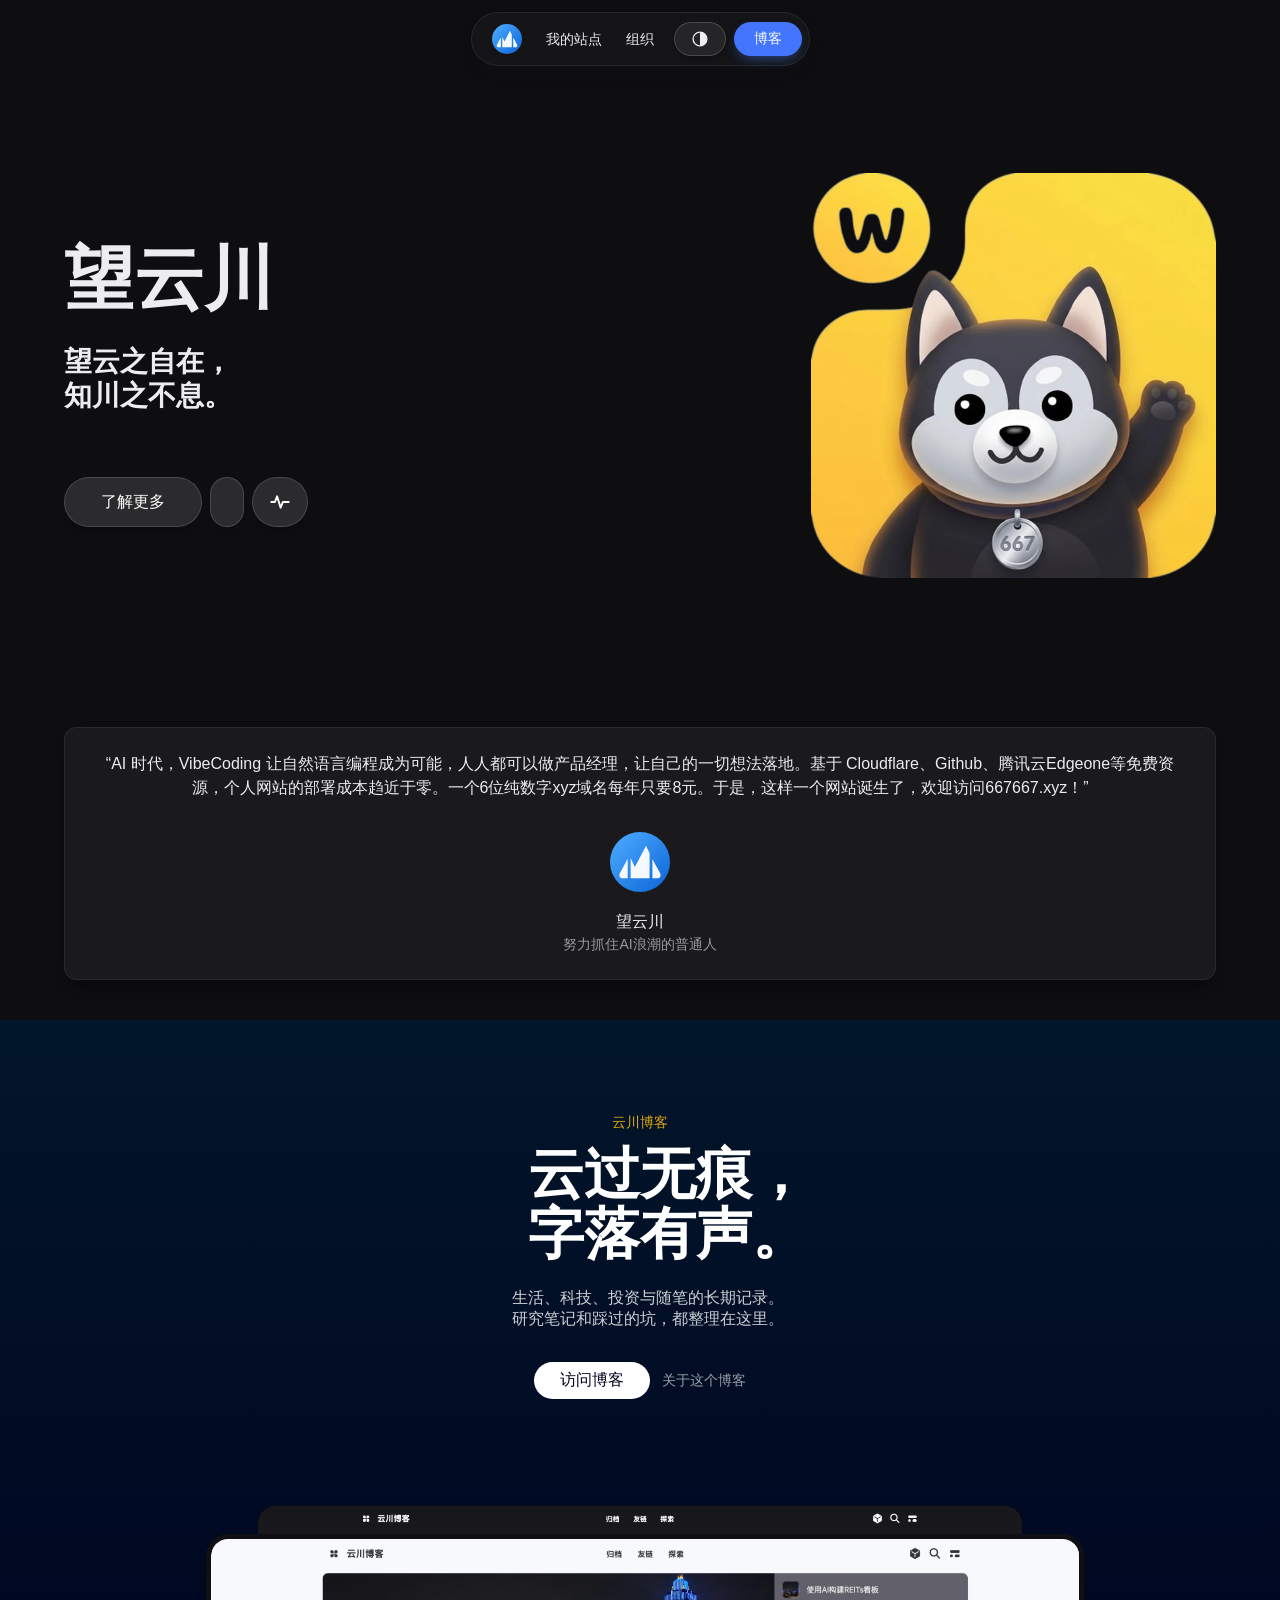
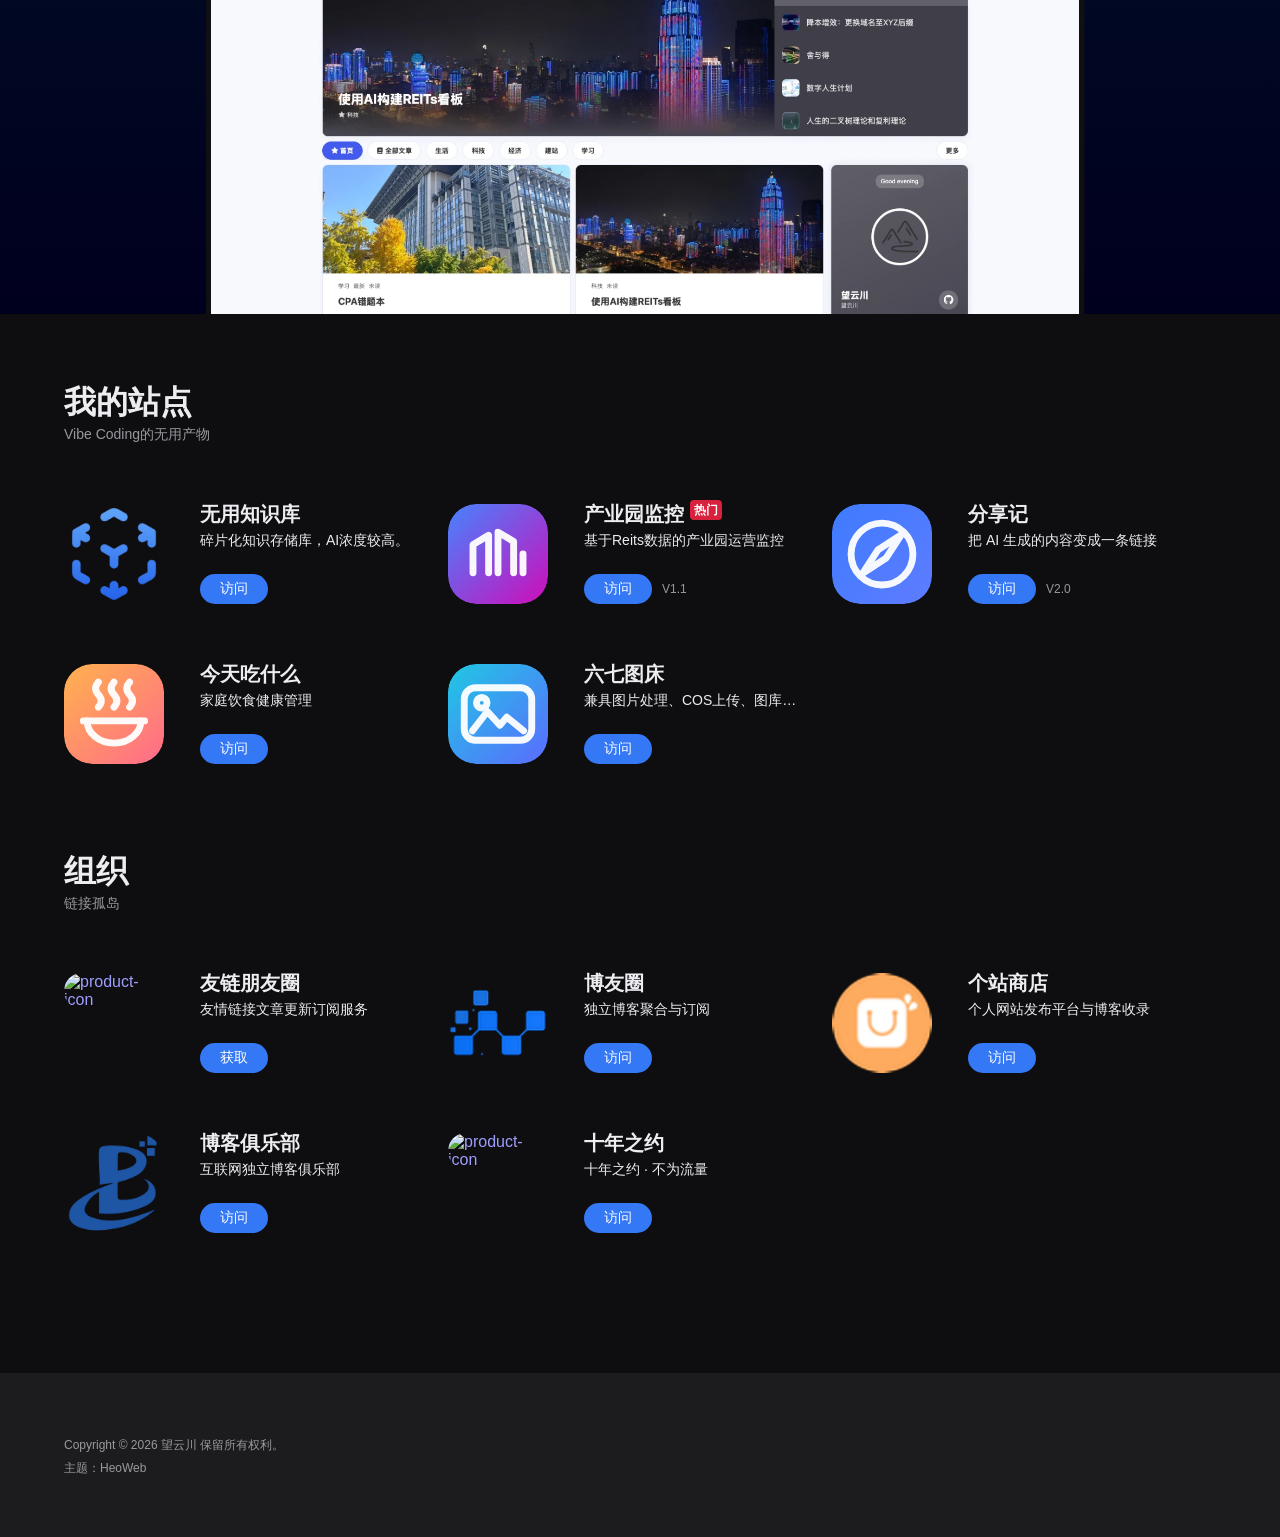
==== commit 6ba94876: "图床" ====
--- a/index.html
+++ b/index.html
@@ -210,6 +210,22 @@
         </div>
       </div>
 
+      <!-- 六七图床 -->
+      <div class="group-item">
+        <a class="group-item-icon" href="https://pic.667667.xyz" target="_blank">
+          <img class="group-item-icon-img" src="/img/icons/六七图床.svg" alt="product-icon" title="product-icon">
+        </a>
+        <div class="group-info-group">
+          <div class="group-info">
+            <a class="title" href="https://pic.667667.xyz" target="_blank">六七图床</a>
+            <a class="discription" href="https://pic.667667.xyz" target="_blank"
+              title="兼具图片处理、COS上传、图库管理于一体的图床">兼具图片处理、COS上传、图库管理于一体的图床</a>
+          </div>
+          <div class="group-info-button">
+            <a class="linkbutton" href="https://pic.667667.xyz" target="_blank">访问</a>
+          </div>
+        </div>
+      </div>
 
 
 
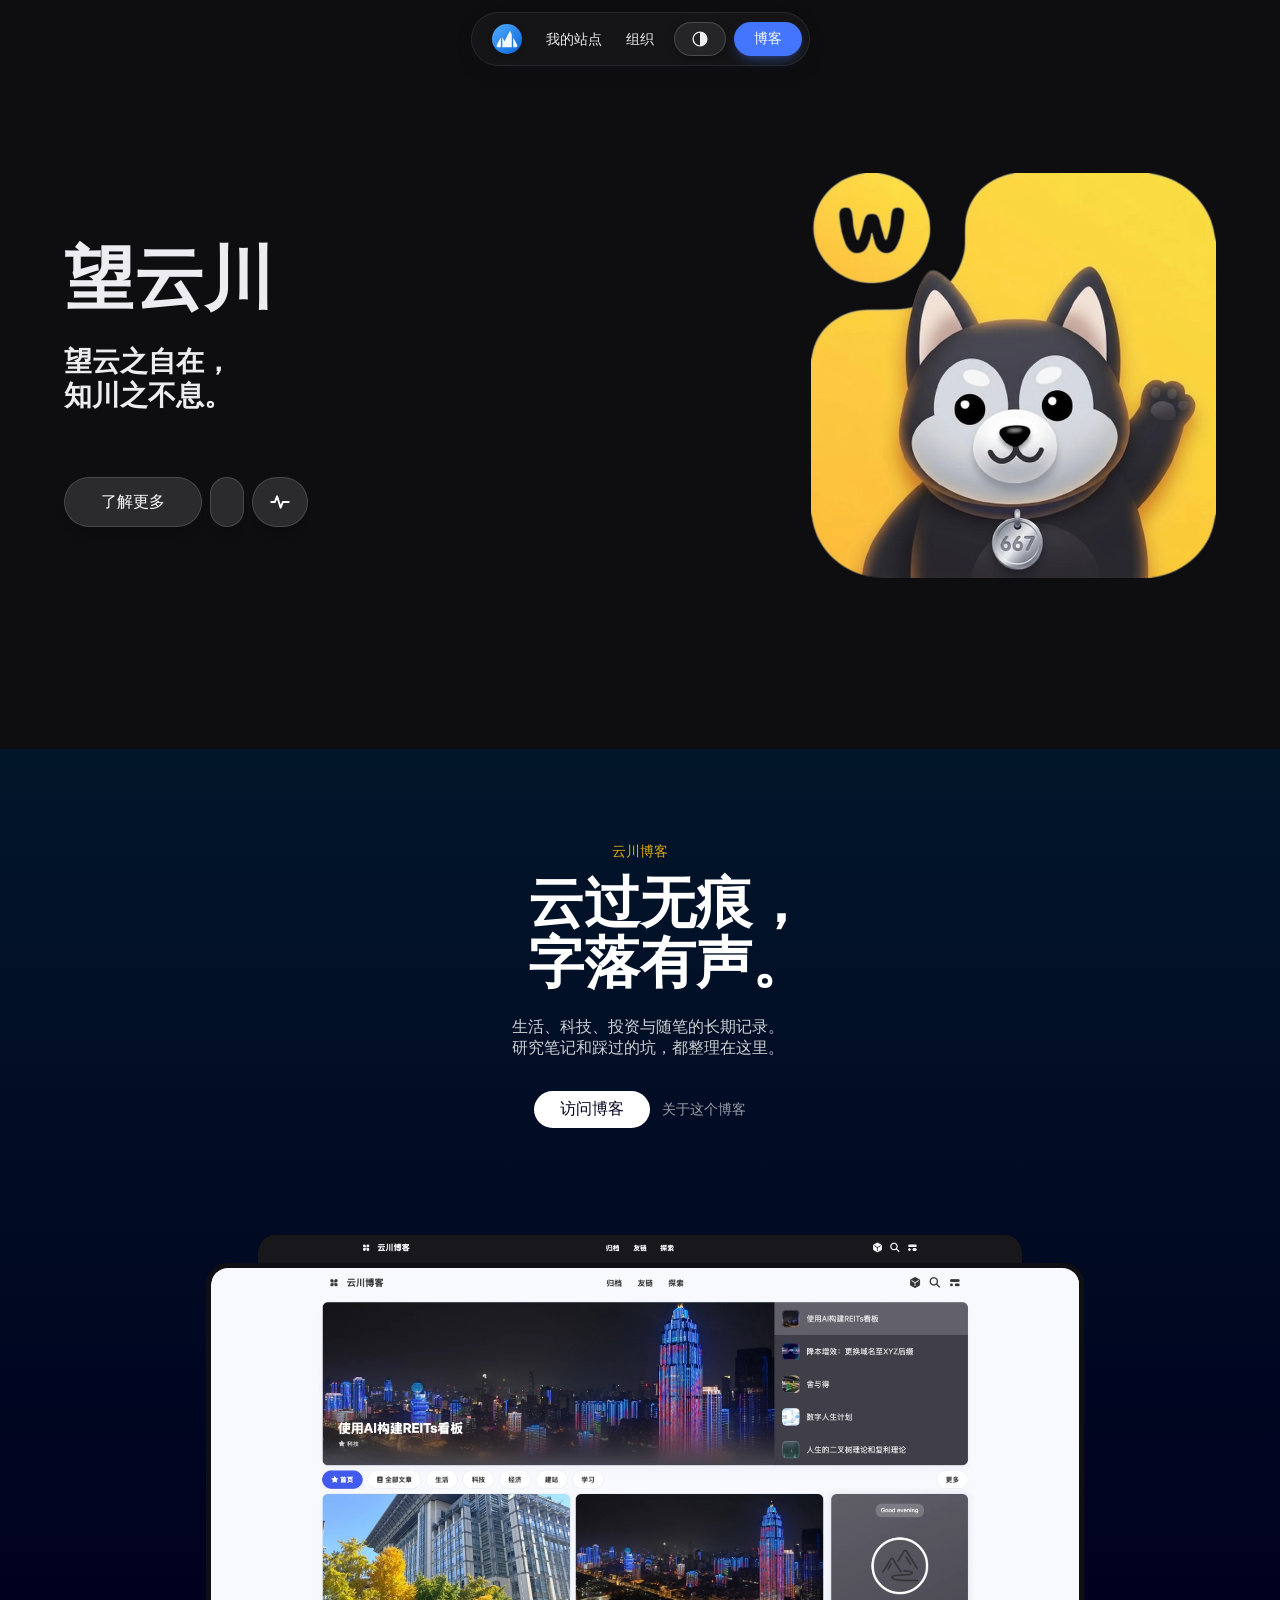
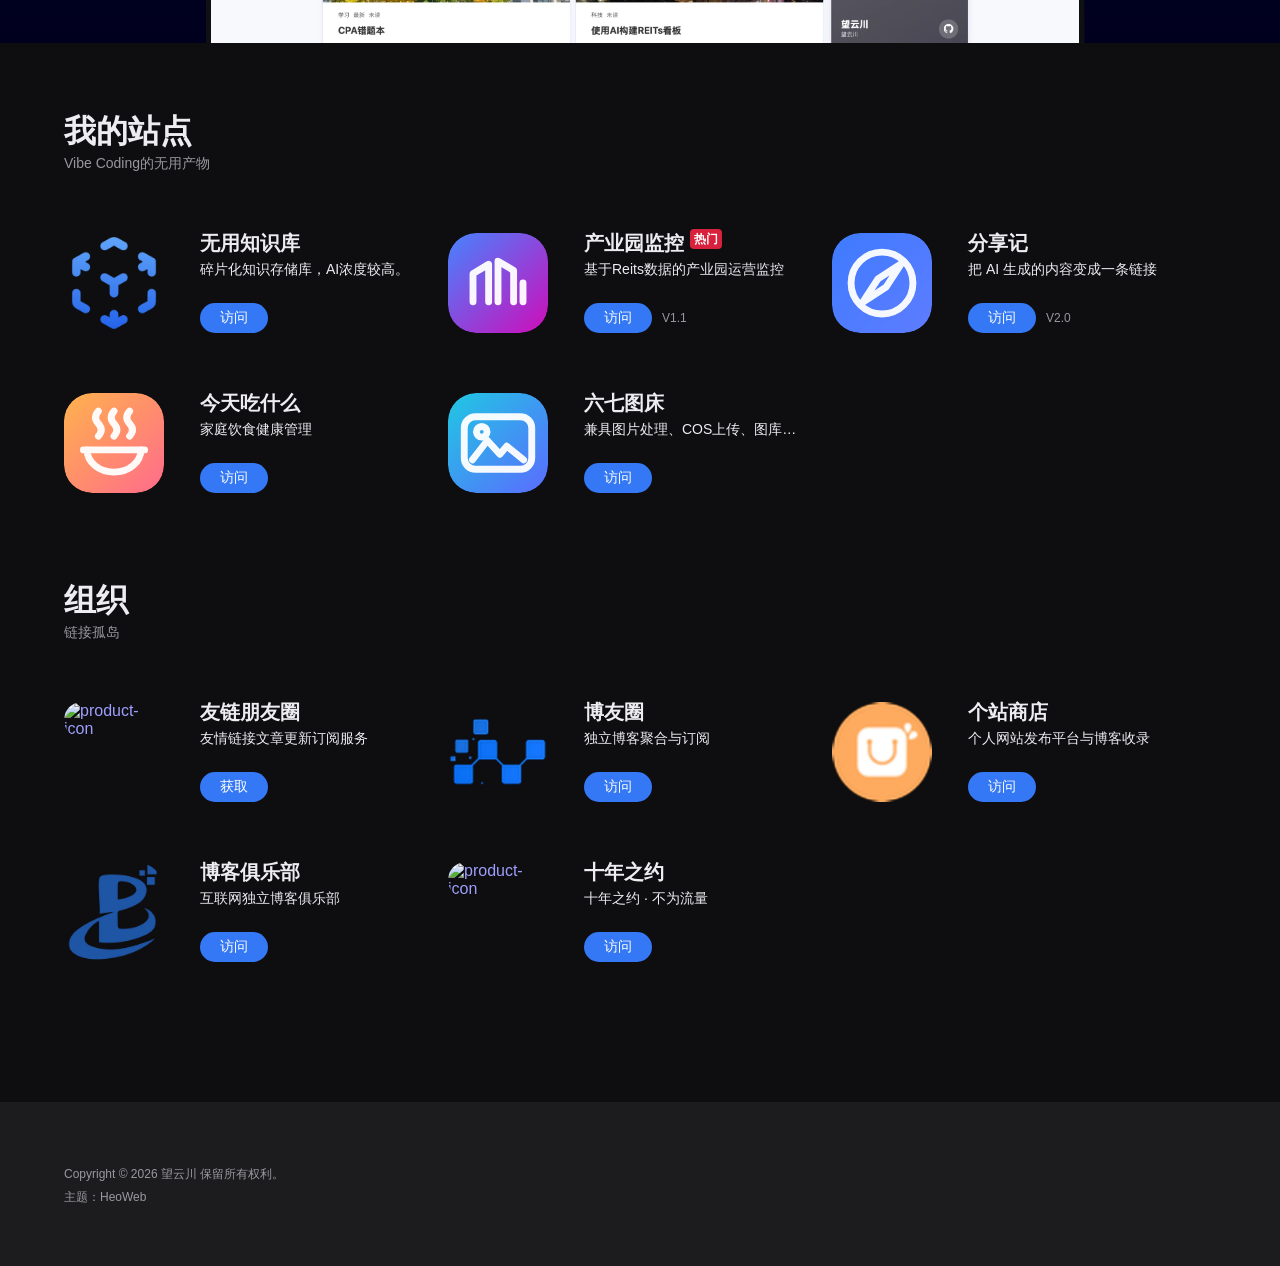
==== commit f519736c: "精简" ====
--- a/index.html
+++ b/index.html
@@ -111,14 +111,6 @@
     </a>
   </div>
 
-  <div class="avatar-discription">
-    <span class="avatar-discription-text">“AI 时代，VibeCoding 让自然语言编程成为可能，人人都可以做产品经理，让自己的一切想法落地。基于
-      Cloudflare、Github、腾讯云Edgeone等免费资源，个人网站的部署成本趋近于零。一个6位纯数字xyz域名每年只要8元。于是，这样一个网站诞生了，欢迎访问667667.xyz！”</span>
-    <img class="avatar-image" src="/img/icons/全景.svg">
-    <span class="avatar-name">望云川</span>
-    <span class="avatar-title">努力抓住AI浪潮的普通人</span>
-  </div>
-
   <!-- 博客banner -->
   <div class="product-banner">
     <div class="banner-info need-padding">
--- a/main.css
+++ b/main.css
@@ -863,55 +863,6 @@
   z-index: 0;
 }
 
-.avatar-discription {
-  display: flex;
-  flex-direction: column;
-  align-content: center;
-  padding: 24px 32px;
-  background: var(--heo-card-bg);
-  color: var(--heo-fontcolor);
-  margin: 0 5%;
-  border-radius: 12px;
-  line-height: 1.5;
-  max-width: 1200px;
-  margin-top: 18px;
-  border: var(--style-border-always);
-  box-shadow: var(--heo-shadow-border);
-  transition: background-color 0.35s ease, color 0.35s ease, border-color 0.35s ease;
-}
-
-.avatar-discription-text {
-  display: flex;
-  font-size: 16px;
-  text-align: center;
-}
-
-span.avatar-name {
-  display: flex;
-  margin: auto;
-  font-size: 16px;
-  opacity: 1;
-  margin-top: 14px;
-}
-
-.avatar-image {
-  width: 60px;
-  height: 60px;
-  border-radius: 50%;
-  margin: auto;
-  margin-top: 28px;
-  border: 4px solid var(--heo-card-bg);
-  box-shadow: var(--heo-shadow-lightblack);
-}
-
-.avatar-title {
-  display: flex;
-  margin: auto;
-  font-size: 14px;
-  opacity: 0.6;
-  text-align: center;
-}
-
 
 @media screen and (max-width: 1200px) {
   .group-item {
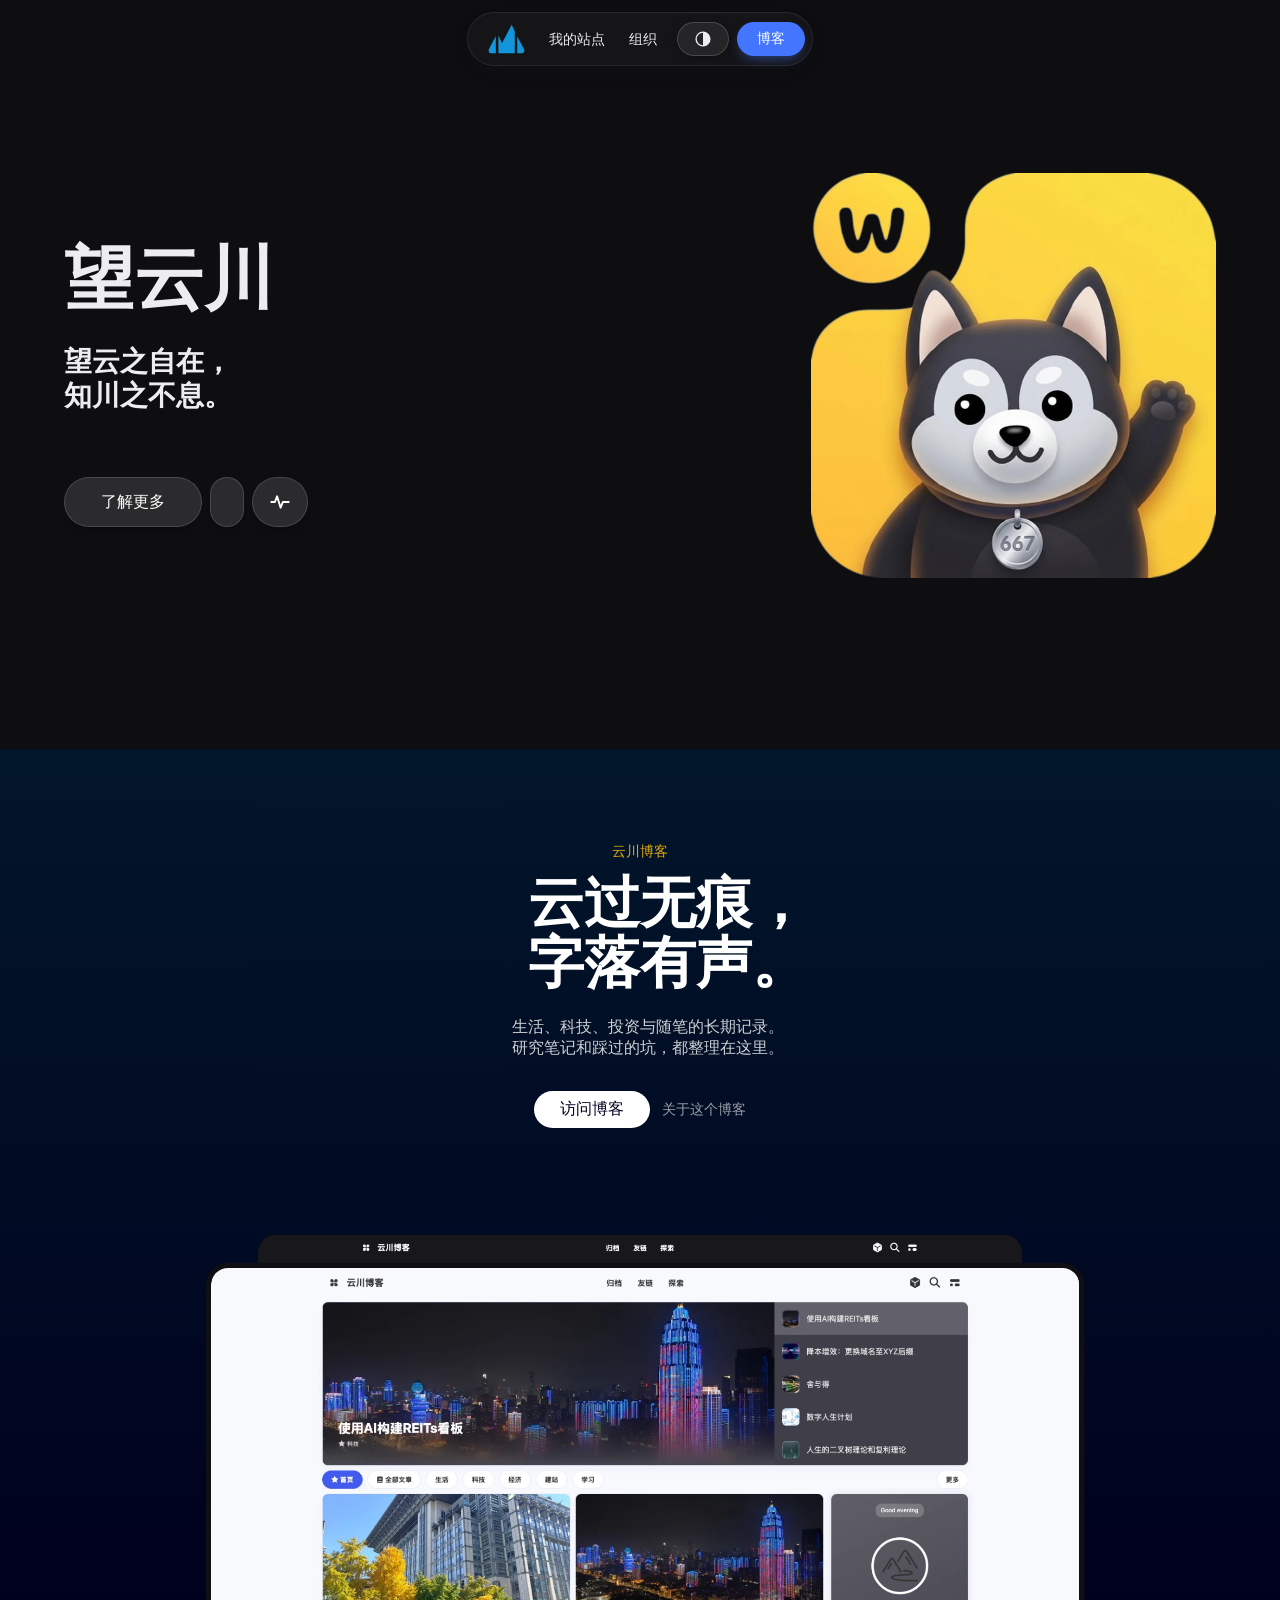
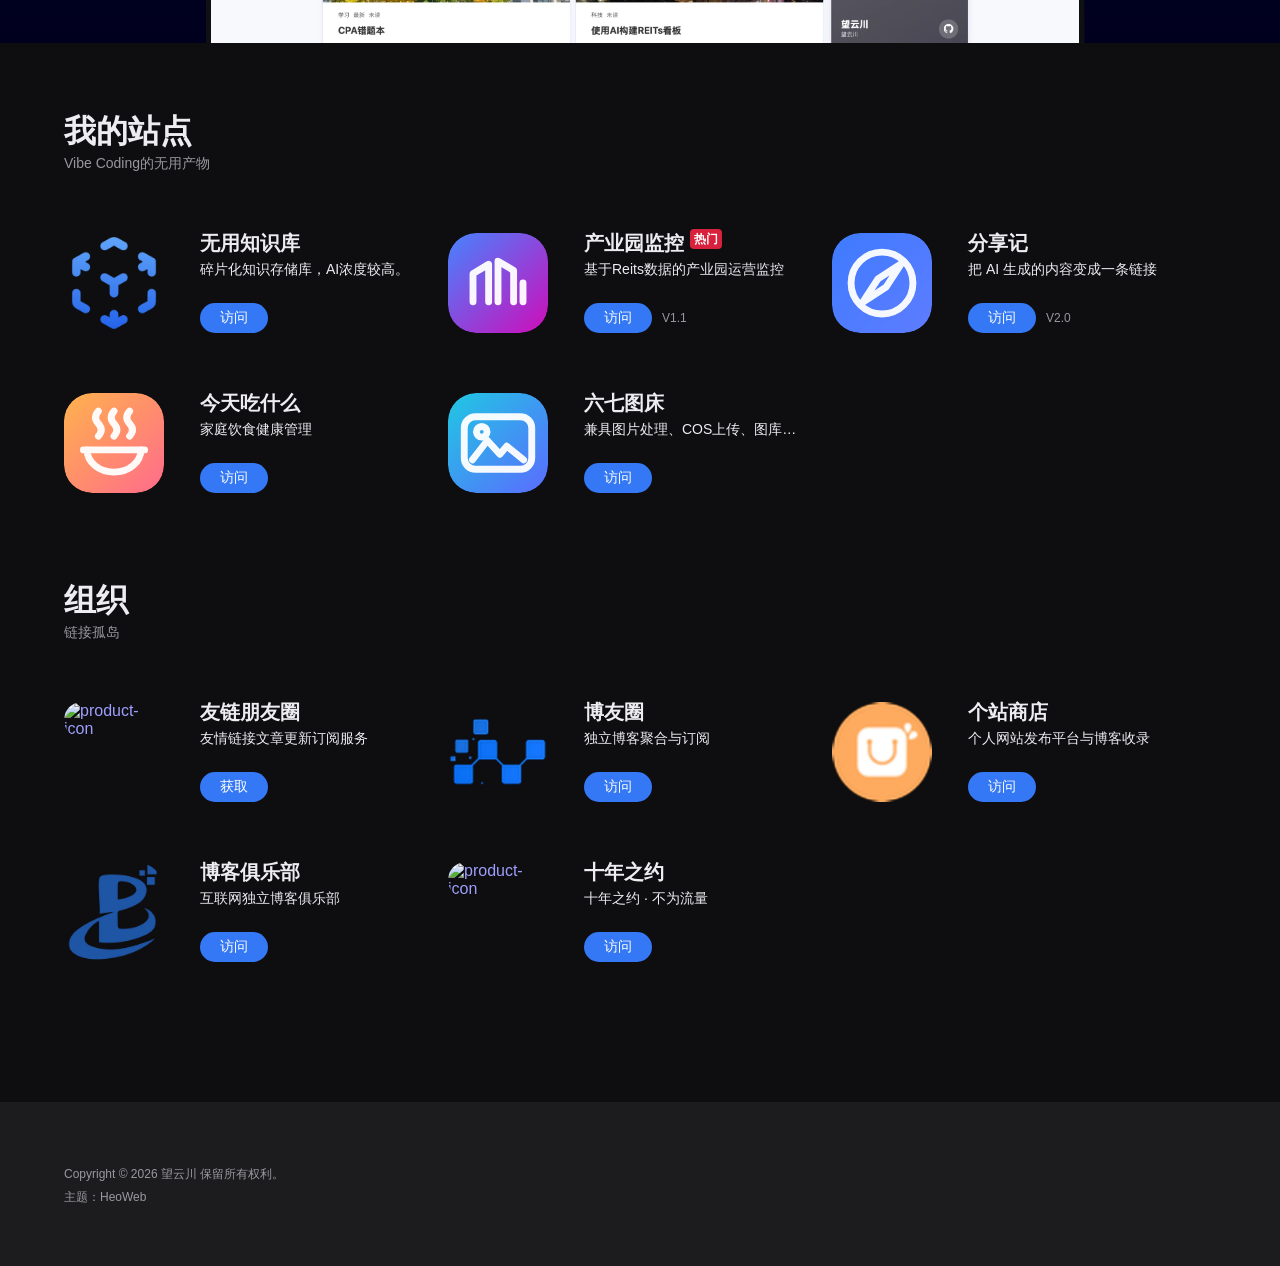
==== commit 695ed6e1: "new" ====
--- a/index.html
+++ b/index.html
@@ -8,7 +8,6 @@
   <title>望云川</title>
   <link rel="stylesheet" href="/main.css">
   <link rel="icon" type="image/svg+xml" href="/favicon.svg">
-  <link rel="icon" type="image/png" sizes="32x32" href="/img/favicon-32.png">
   <link rel="apple-touch-icon" sizes="180x180" href="/img/apple-touch-icon.png">
   <meta name="apple-mobile-web-app-title" content="望云川">
   <link rel="bookmark" href="/favicon.svg">
@@ -39,7 +38,7 @@
     <div class="nav-content">
       <div class="nav-left">
         <a href="javascript:scrollToTopWithAnimation()" class="site-logo" title="望云川">
-          <img src="/img/icons/全景.svg" alt="望云川" class="site-logo-img">
+          <img src="/favicon.svg" alt="云川博客" class="site-logo-img">
         </a>
       </div>
       <div class="nav-center" id="nav-center">
--- a/main.css
+++ b/main.css
@@ -285,11 +285,9 @@
 }
 
 img.site-logo-img {
-  width: 30px;
+  width: auto;
   height: 30px;
-  border-radius: 50%;
-  object-fit: cover;
-  box-shadow: 0 2px 6px rgba(0, 0, 0, 0.12);
+  object-fit: contain;
 }
 
 .menu-list {
@@ -925,7 +923,6 @@
   }
 
   img.site-logo-img {
-    width: 26px;
     height: 26px;
   }
 
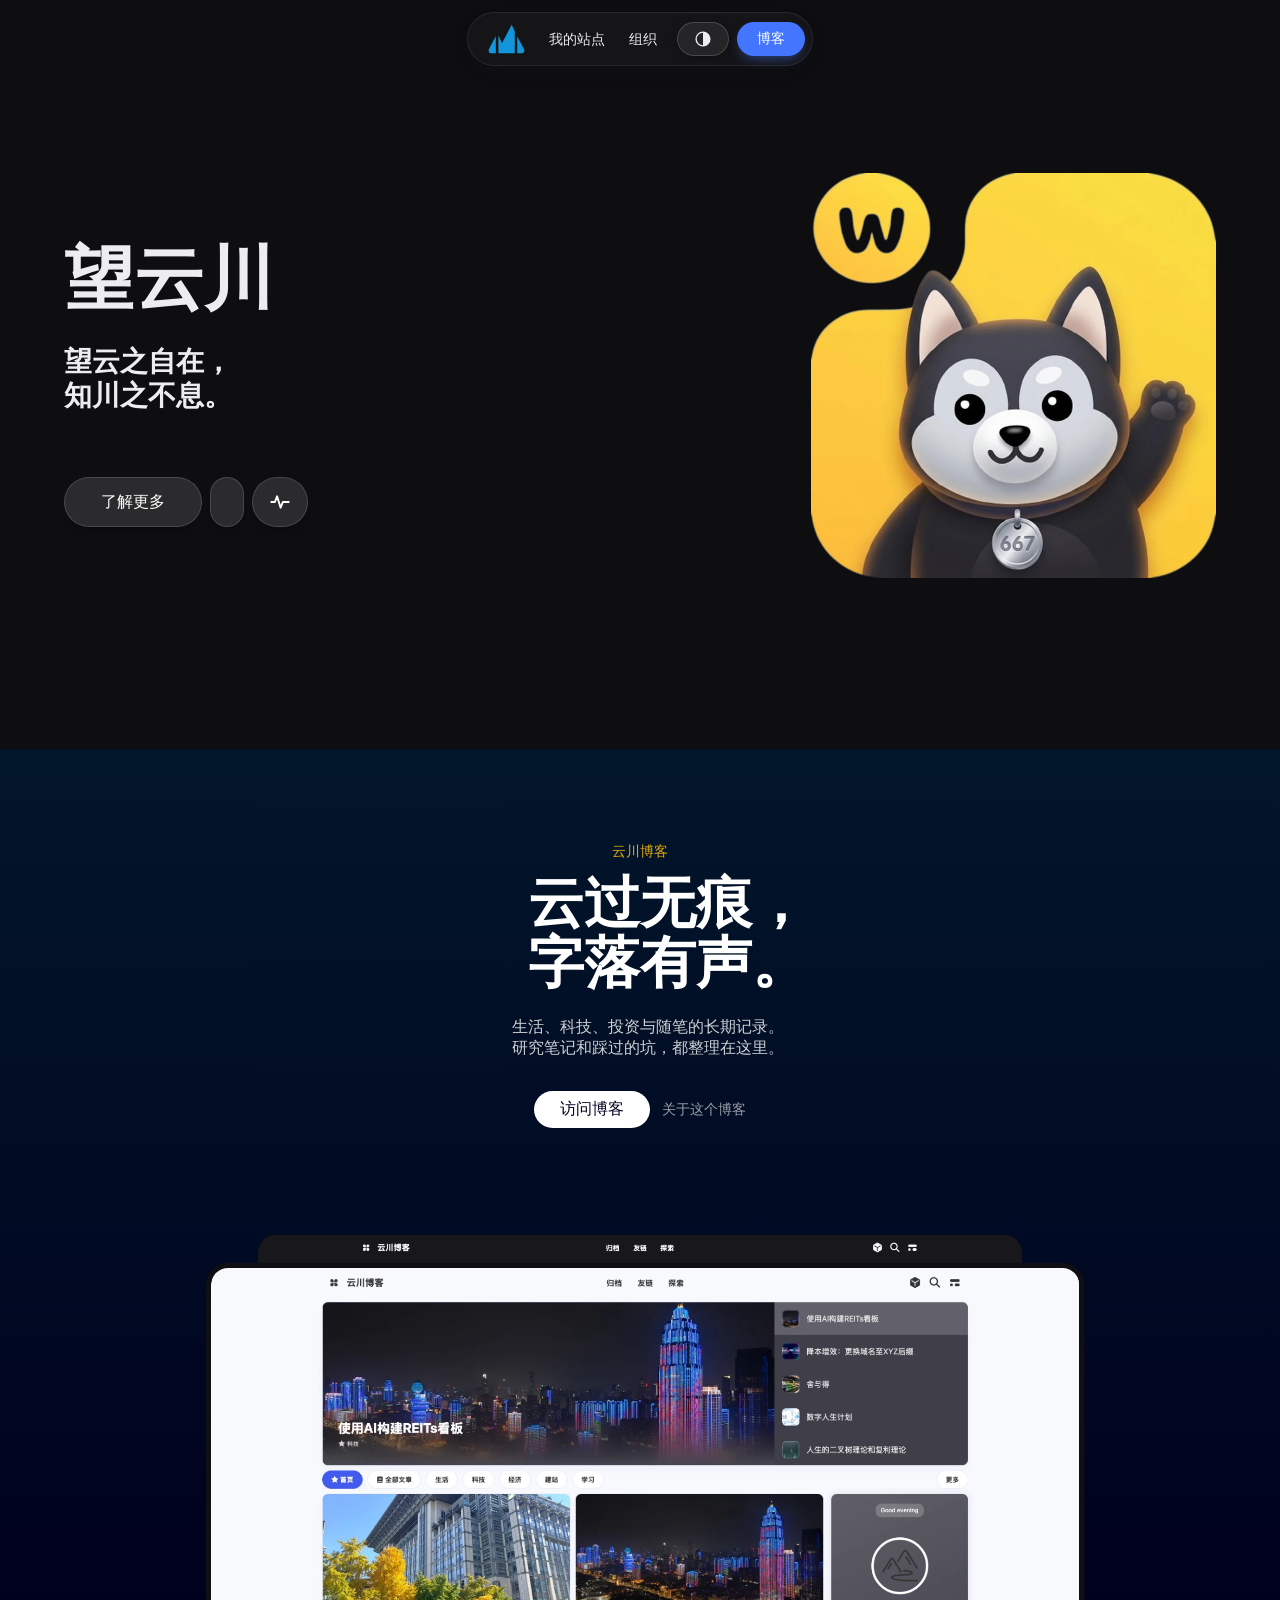
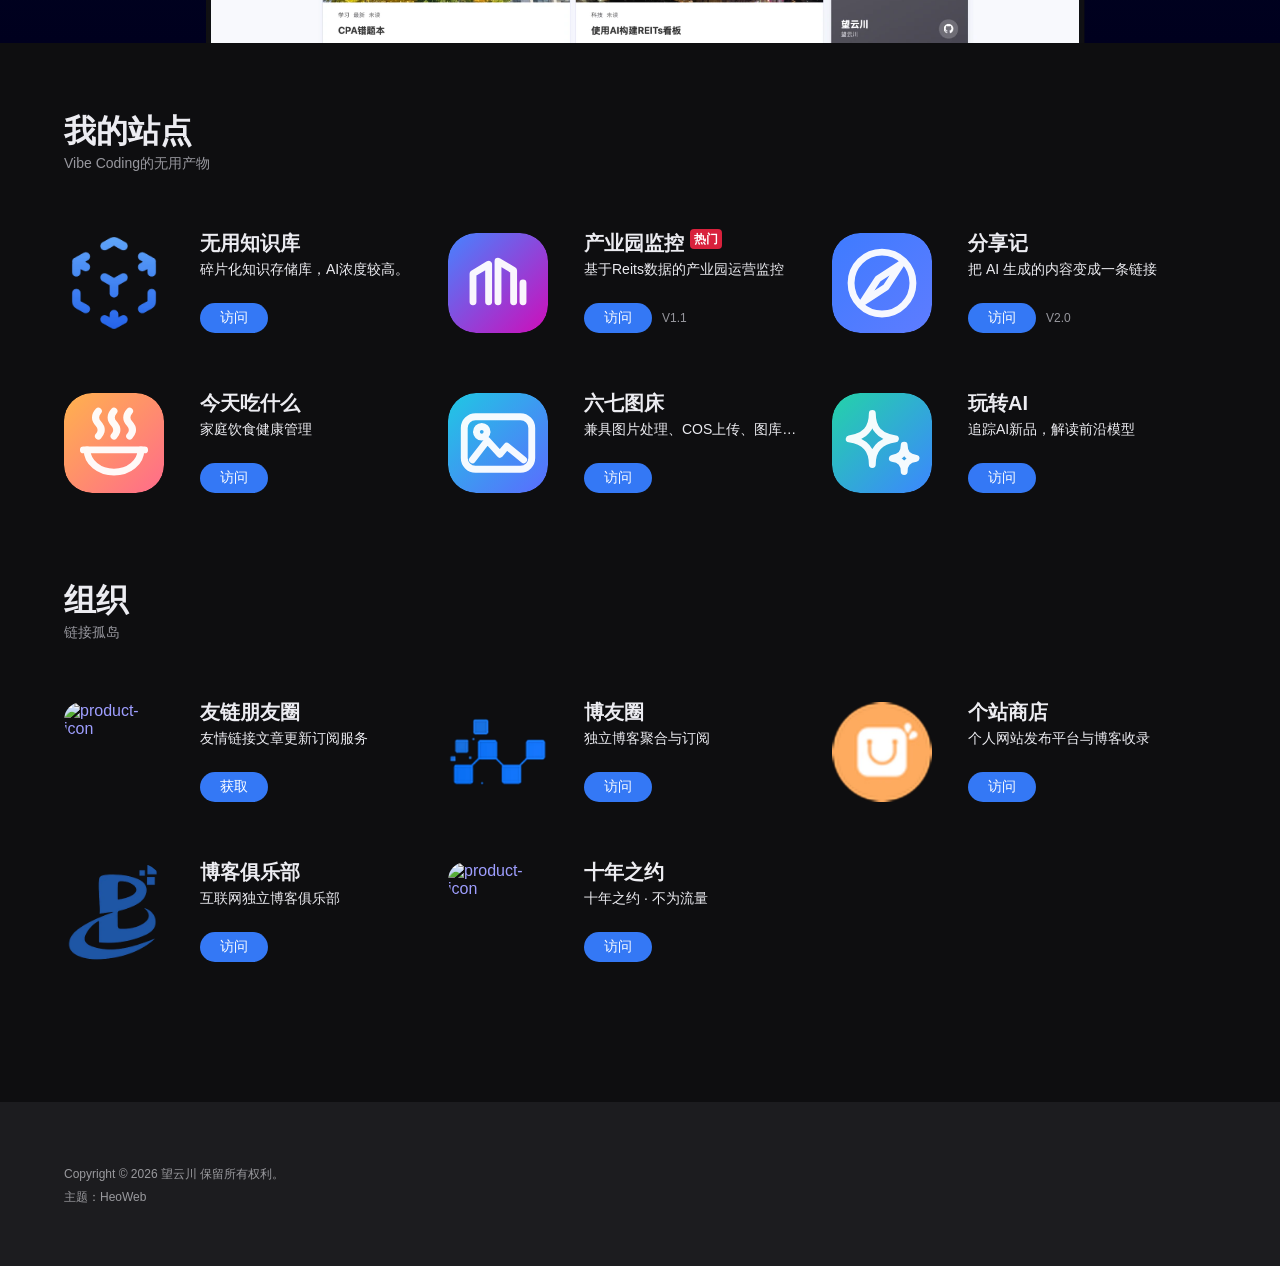
==== commit b816e799: "新网站" ====
--- a/index.html
+++ b/index.html
@@ -218,6 +218,22 @@
         </div>
       </div>
 
+      <!-- 玩转AI -->
+      <div class="group-item">
+        <a class="group-item-icon" href="https://wanai.667667.xyz/" target="_blank">
+          <img class="group-item-icon-img" src="/img/icons/玩转AI.svg" alt="product-icon" title="product-icon">
+        </a>
+        <div class="group-info-group">
+          <div class="group-info">
+            <a class="title" href="https://wanai.667667.xyz/" target="_blank">玩转AI</a>
+            <a class="discription" href="https://wanai.667667.xyz/" target="_blank">追踪AI新品，解读前沿模型</a>
+          </div>
+          <div class="group-info-button">
+            <a class="linkbutton" href="https://wanai.667667.xyz/" target="_blank">访问</a>
+          </div>
+        </div>
+      </div>
+
 
 
 
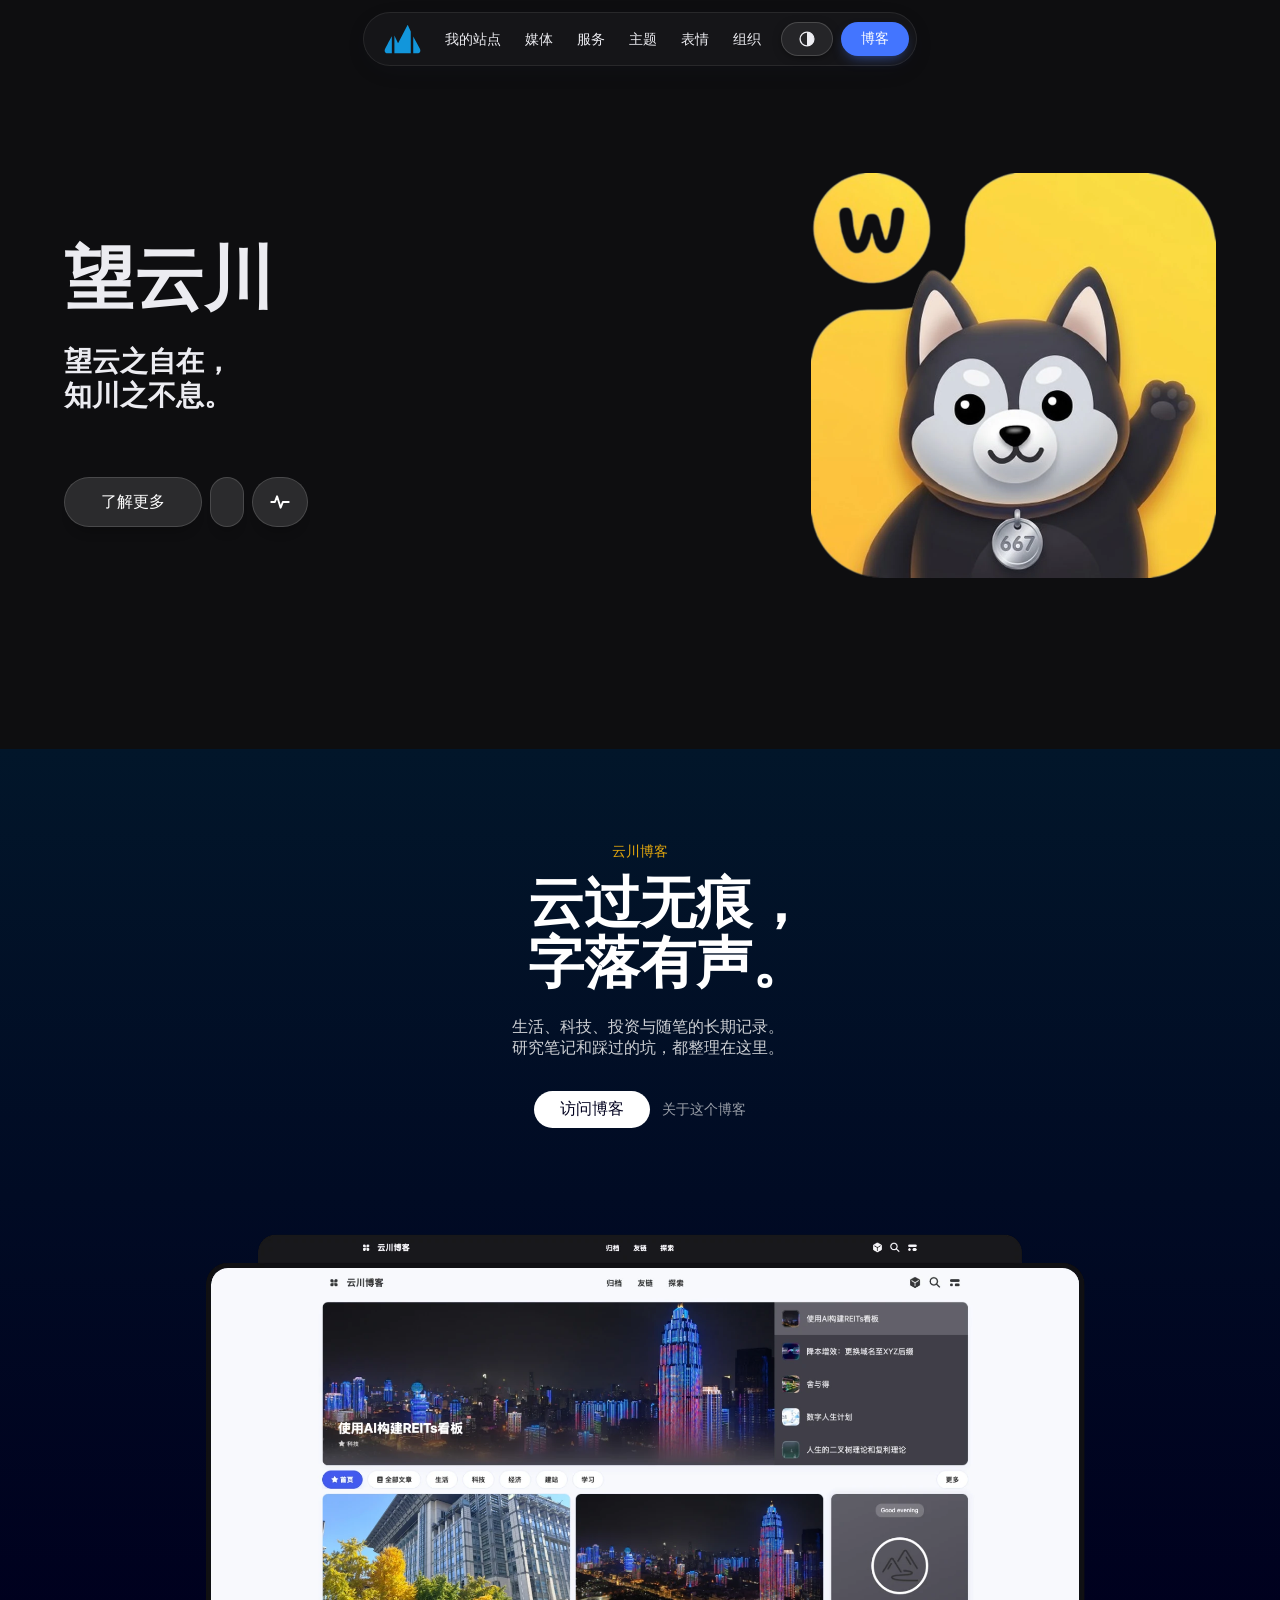
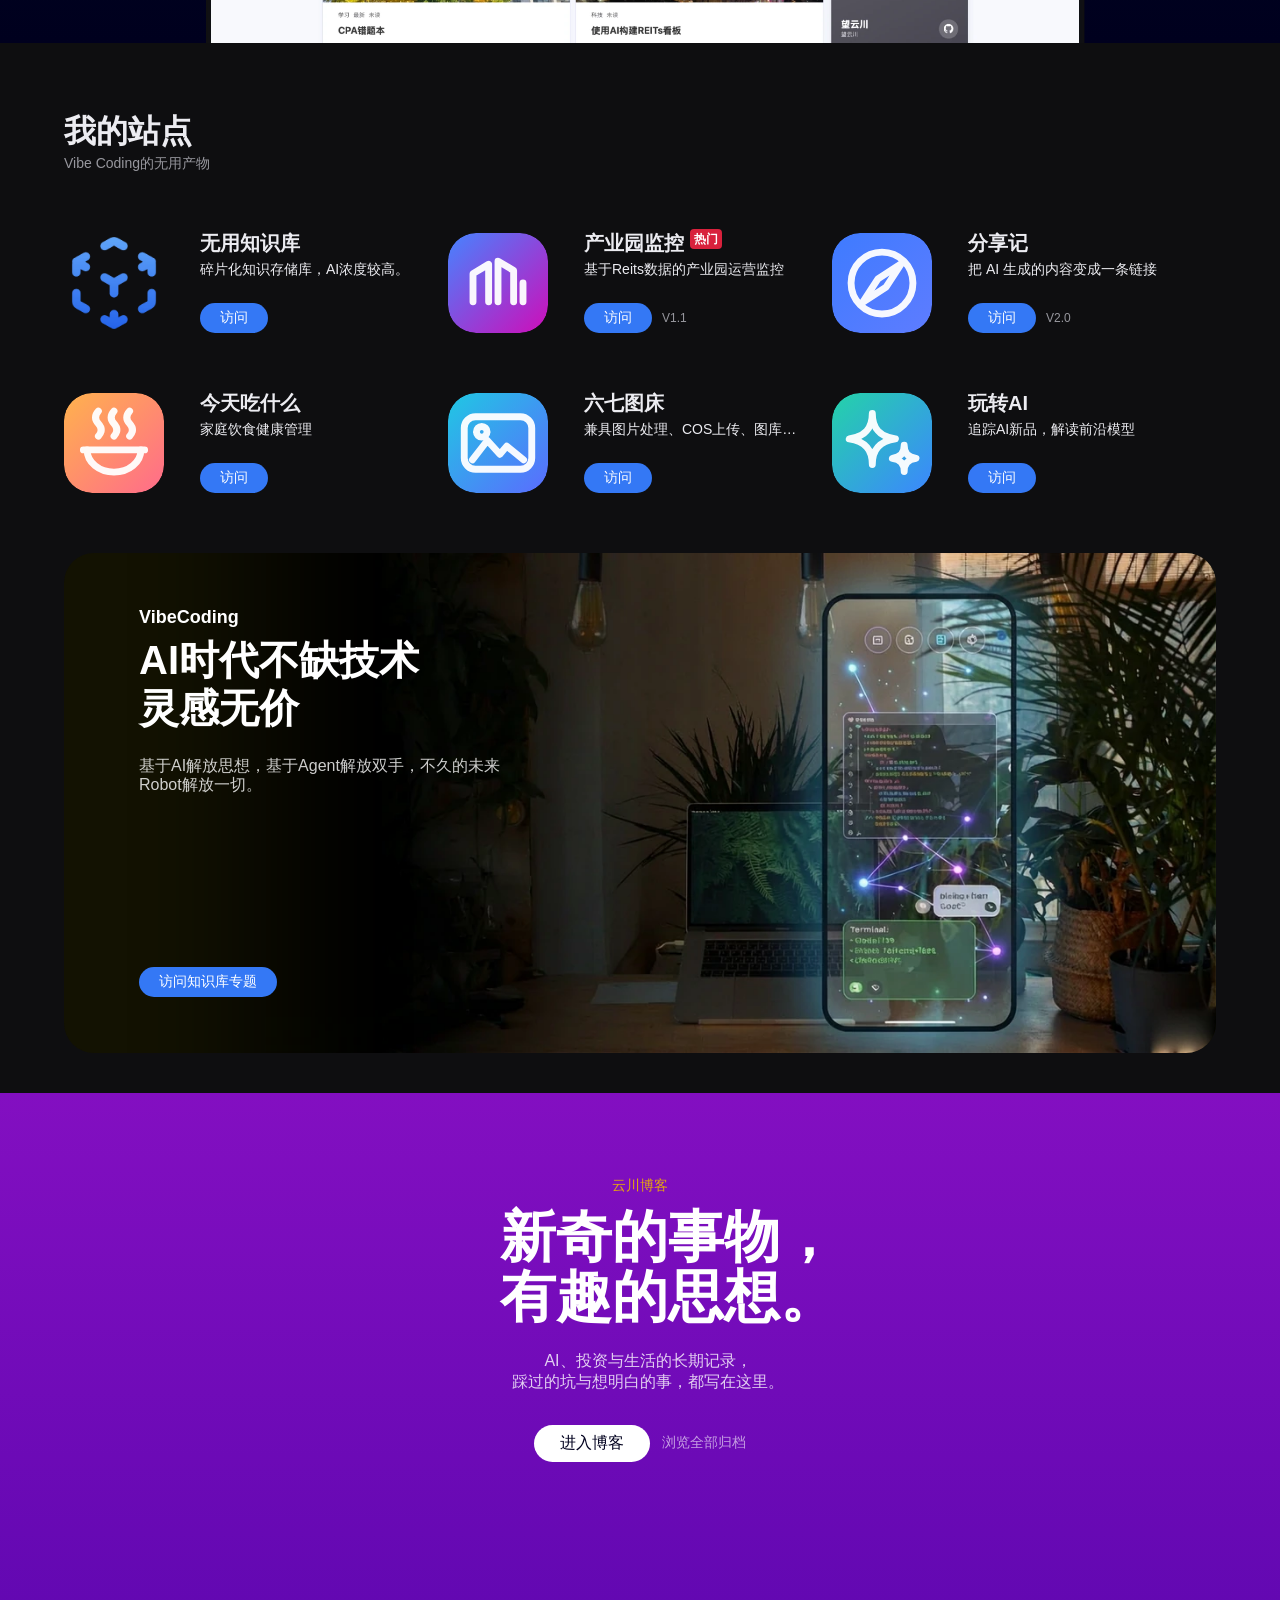
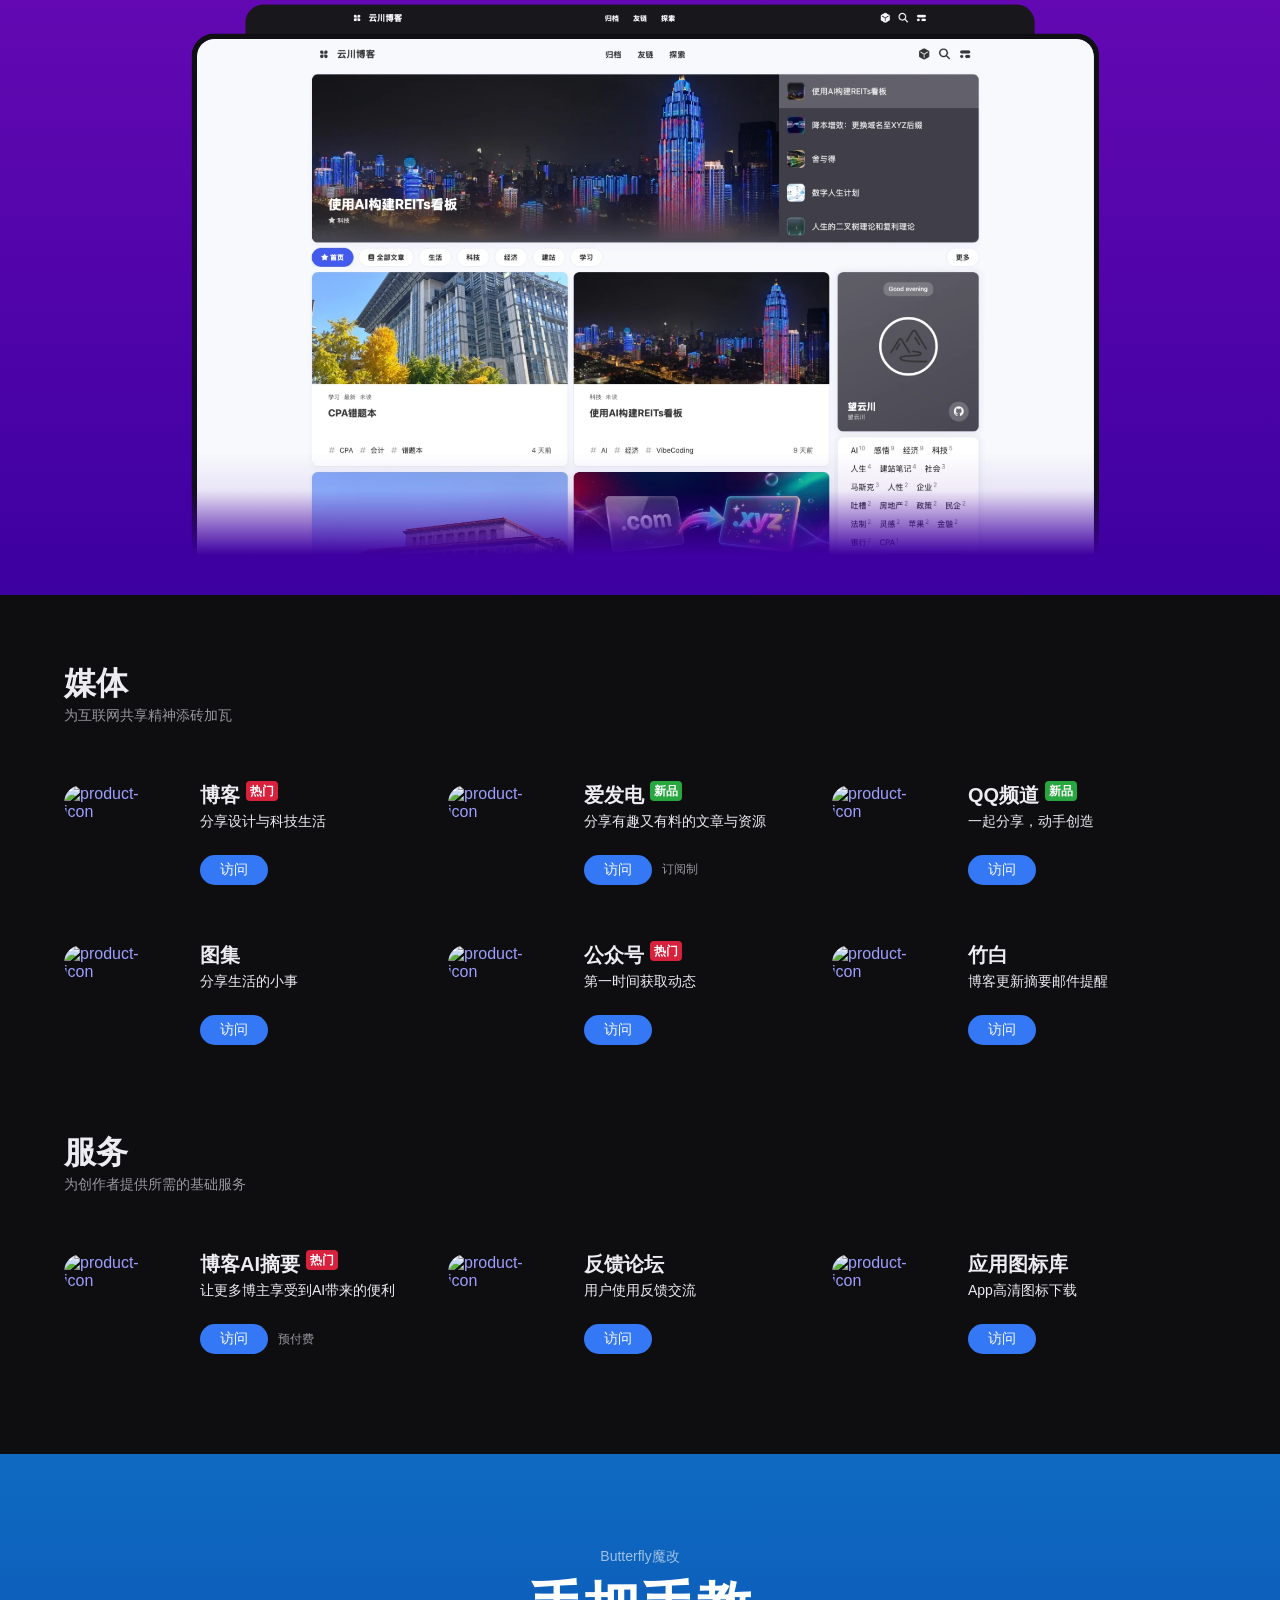
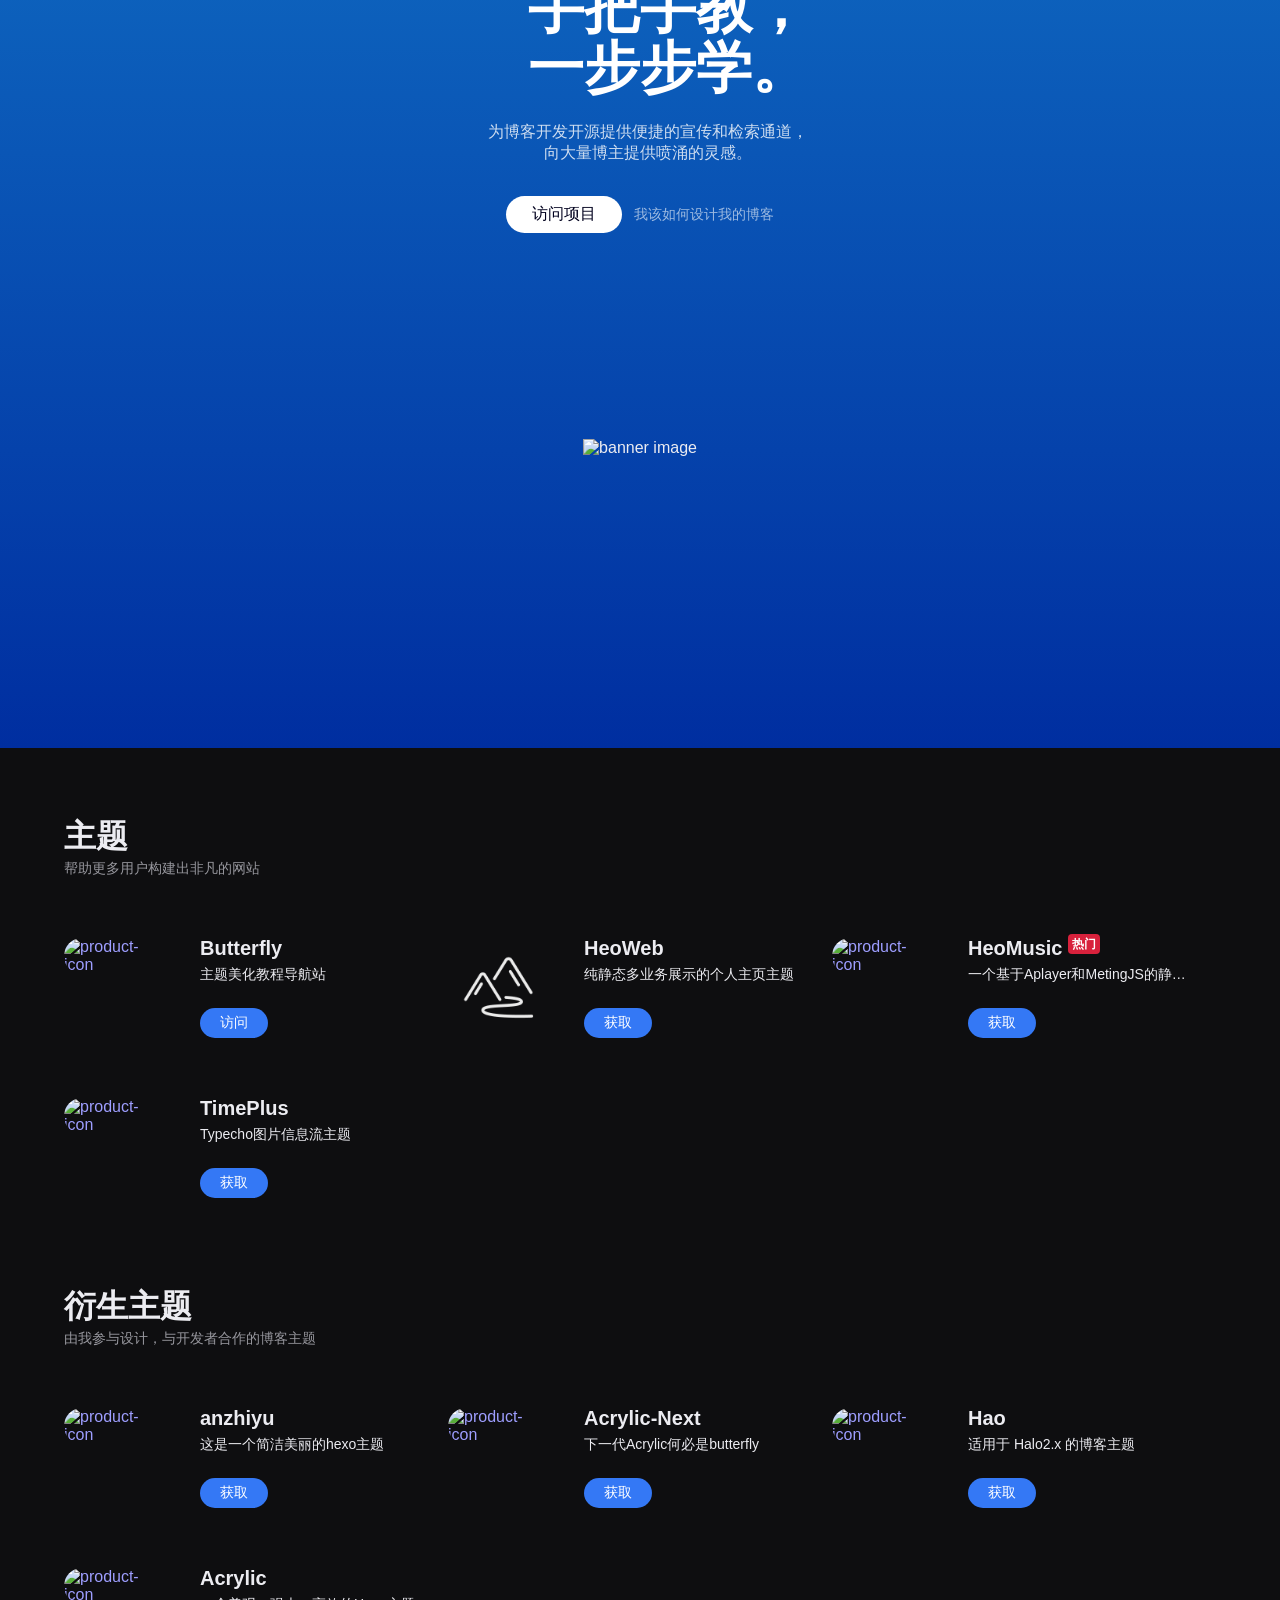
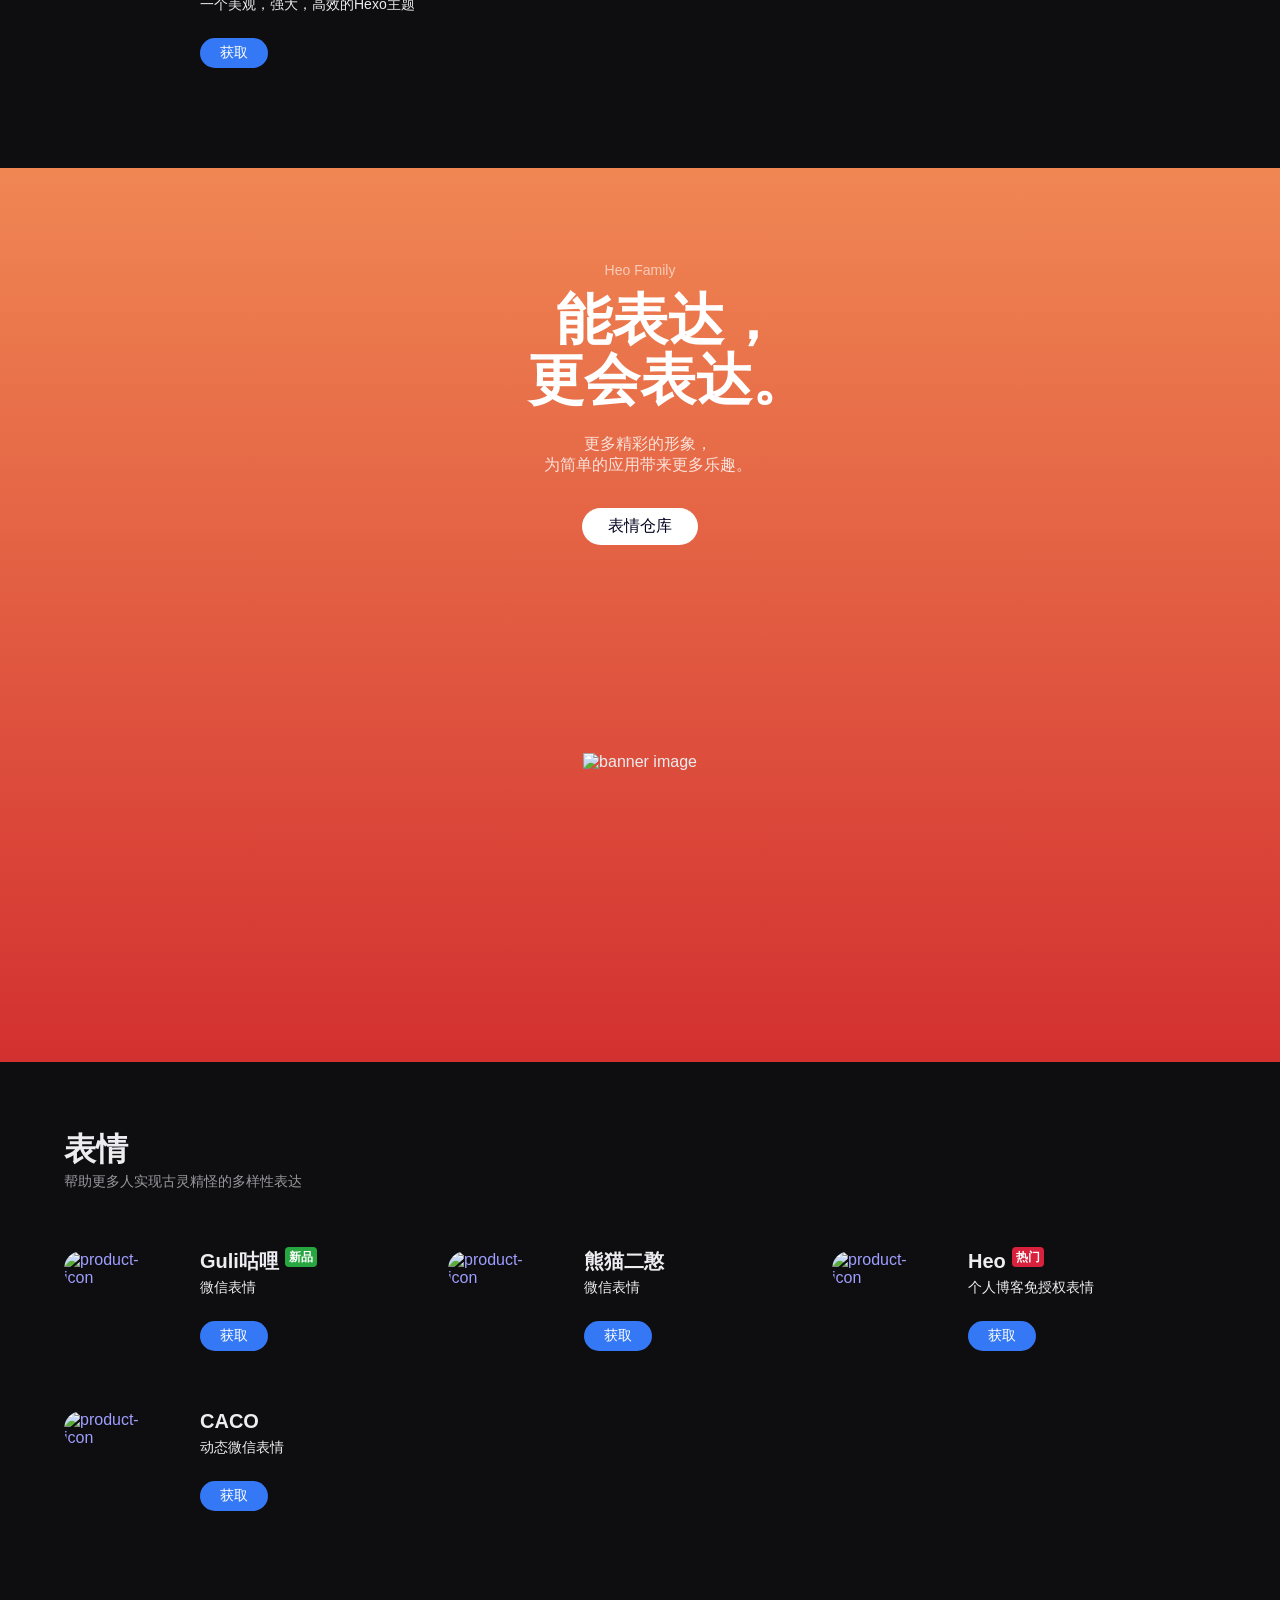
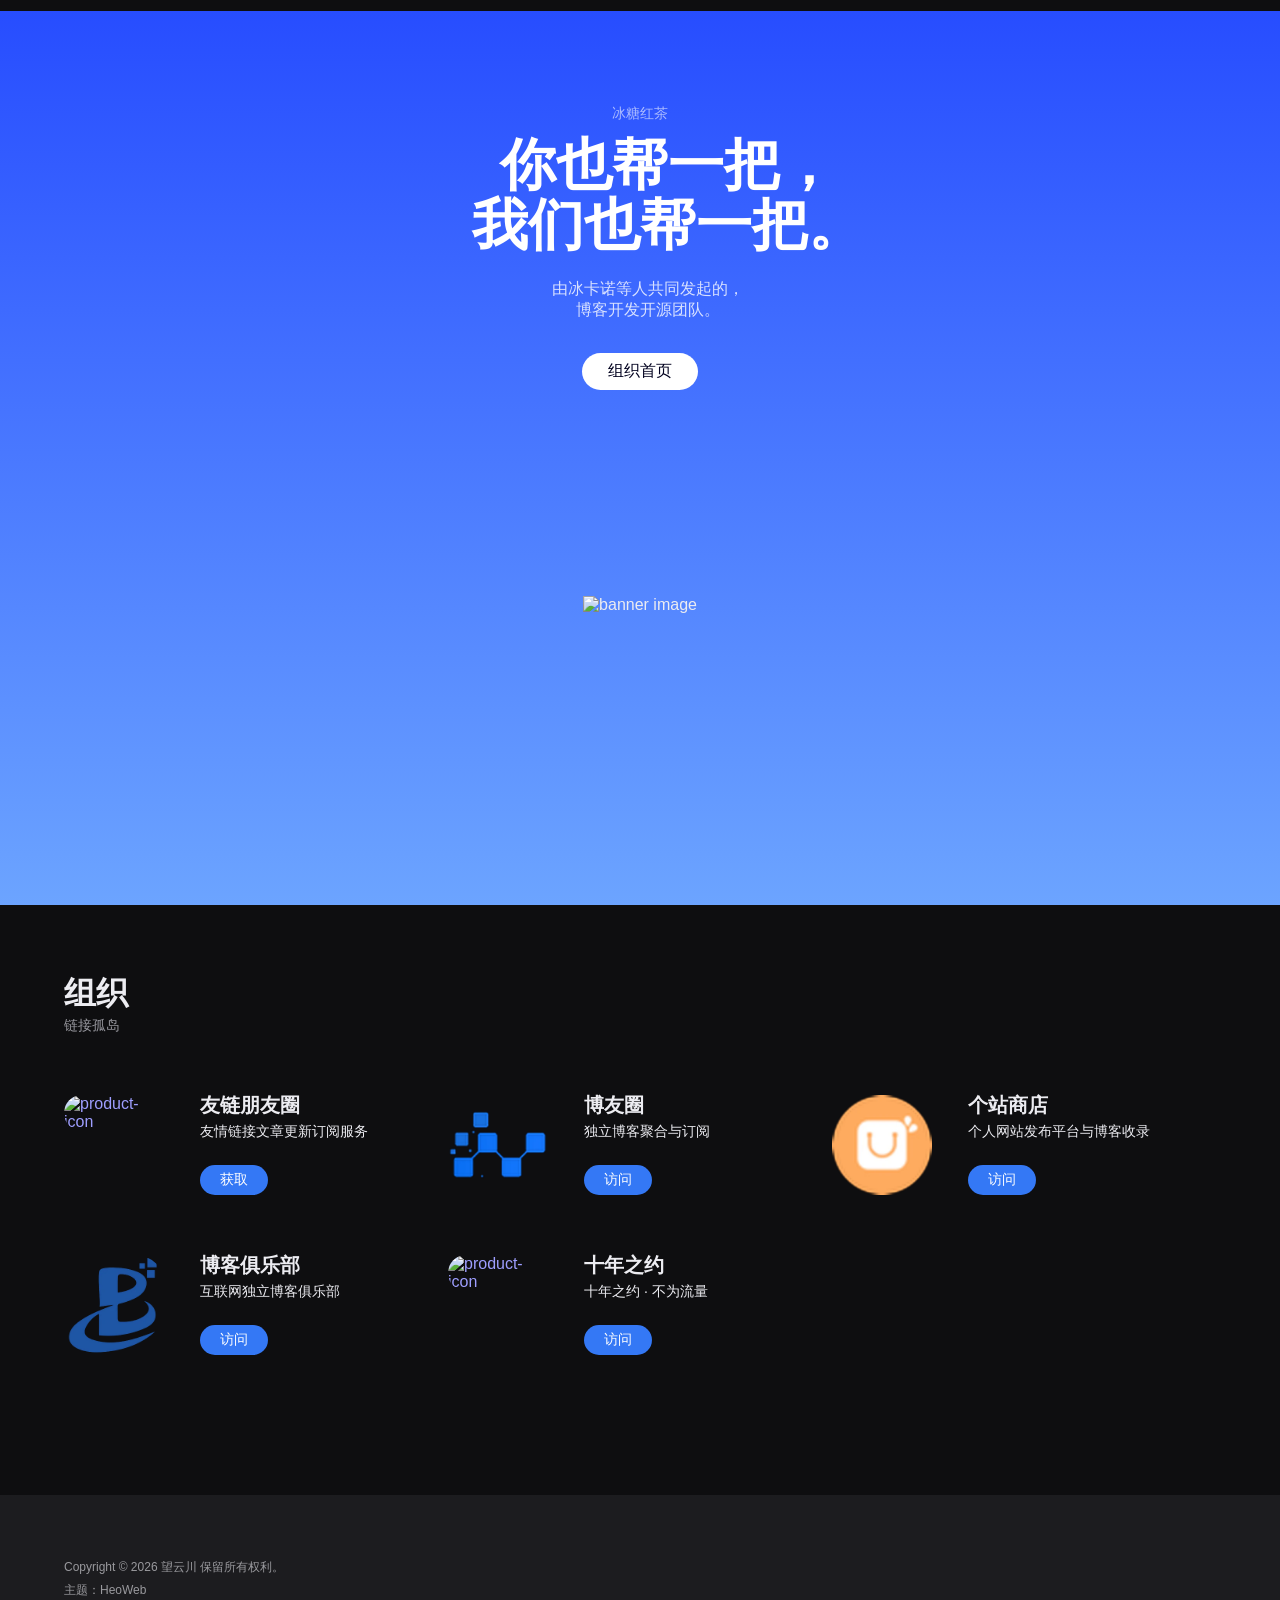
==== commit 4d8ae89d: "Update index.html" ====
--- a/index.html
+++ b/index.html
@@ -44,12 +44,10 @@
       <div class="nav-center" id="nav-center">
         <div class="nav-pill" id="nav-pill" aria-hidden="true"></div>
         <a href="javascript:heoWeb.scrollTo('我的站点');" class="nav-item" data-section="我的站点">我的站点</a>
-        <!-- 以下栏目暂无内容，恢复时取消注释
         <a href="javascript:heoWeb.scrollTo('媒体');" class="nav-item" data-section="媒体">媒体</a>
         <a href="javascript:heoWeb.scrollTo('服务');" class="nav-item" data-section="服务">服务</a>
         <a href="javascript:heoWeb.scrollTo('主题');" class="nav-item" data-section="主题">主题</a>
         <a href="javascript:heoWeb.scrollTo('表情');" class="nav-item" data-section="表情">表情</a>
-        -->
         <a href="javascript:heoWeb.scrollTo('组织');" class="nav-item" data-section="组织">组织</a>
       </div>
       <div class="nav-right">
@@ -67,12 +65,10 @@
   <div class="menu-list" id="menu-list">
     <a href="https://blog.667667.xyz/" class="nav-item" target="_blank">博客</a>
     <a href="javascript:heoWeb.scrollTo('我的站点');" class="nav-item">我的站点</a>
-    <!-- 以下栏目暂无内容，恢复时取消注释
     <a href="javascript:heoWeb.scrollTo('媒体');" class="nav-item">媒体</a>
     <a href="javascript:heoWeb.scrollTo('服务');" class="nav-item">服务</a>
     <a href="javascript:heoWeb.scrollTo('主题');" class="nav-item">主题</a>
     <a href="javascript:heoWeb.scrollTo('表情');" class="nav-item">表情</a>
-    -->
     <a href="javascript:heoWeb.scrollTo('组织');" class="nav-item">组织</a>
   </div>
   <!-- <div class="nav-banner">
@@ -243,12 +239,6 @@
   </div>
 
 
-  <!-- ===== 暂未填充：以下「VibeCoding 专题 ~ 表情」整块先隐藏 =====
-       恢复显示：把下面 <div id="draft-hidden" style="display: none;"> 里的 style 删掉即可，
-       同时把导航里被注释掉的「媒体 / 服务 / 主题 / 表情」取消注释。
-       区块内图片写的是 data-draft-src（不可见就不下载，省流量），取消隐藏后刷新页面会自动加载，无需手动改。 -->
-  <div id="draft-hidden" style="display: none;">
-
   <!-- VibeCoding 专题 -->
   <div class="special-card">
     <div class="special-card-left">
@@ -259,7 +249,7 @@
         <a class="button linkbutton" href="https://doc.667667.xyz/pages/topics.html" target="_blank">访问知识库专题</a>
       </div>
     </div>
-    <img class="special-card-right" data-draft-src="/img/vibecoding-ar.webp" alt="AR 中的 VibeCoding 工作空间"></img>
+    <img class="special-card-right" src="/img/vibecoding-ar.webp" alt="AR 中的 VibeCoding 工作空间"></img>
   </div>
 
   <!-- Blog banner -->
@@ -279,7 +269,7 @@
       </div>
     </div>
     <div class="banner-pic">
-      <img class="banner-pic-img" data-draft-src="/img/banner-blog-667667.webp" alt="云川博客首页截图">
+      <img class="banner-pic-img" src="/img/banner-blog-667667.webp" alt="云川博客首页截图">
     </div>
   </div>
 
@@ -291,7 +281,7 @@
       <!-- 博客 -->
       <div class="group-item">
         <a class="group-item-icon" href="https://blog.zhheo.com/" target="_blank">
-          <img class="group-item-icon-img" data-draft-src="/img/博客.webp" alt="product-icon" title="product-icon">
+          <img class="group-item-icon-img" src="/img/博客.webp" alt="product-icon" title="product-icon">
         </a>
         <div class="group-info-group">
           <div class="group-info">
@@ -307,7 +297,7 @@
       <!-- 爱发电 -->
       <div class="group-item">
         <a class="group-item-icon" href="https://afdian.net/a/zhheo" target="_blank">
-          <img class="group-item-icon-img" data-draft-src="/img/爱发电.webp" alt="product-icon" title="product-icon">
+          <img class="group-item-icon-img" src="/img/爱发电.webp" alt="product-icon" title="product-icon">
         </a>
         <div class="group-info-group">
           <div class="group-info">
@@ -324,7 +314,7 @@
       <!-- QQ频道 -->
       <div class="group-item">
         <a class="group-item-icon" href="https://pd.qq.com/s/c0cy521vs" target="_blank">
-          <img class="group-item-icon-img" data-draft-src="/img/QQ频道.webp" alt="product-icon" title="product-icon">
+          <img class="group-item-icon-img" src="/img/QQ频道.webp" alt="product-icon" title="product-icon">
         </a>
         <div class="group-info-group">
           <div class="group-info">
@@ -340,7 +330,7 @@
       <!-- 图集 -->
       <div class="group-item">
         <a class="group-item-icon" href="https://plog.zhheo.com/" target="_blank">
-          <img class="group-item-icon-img" data-draft-src="/img/图集.webp" alt="product-icon" title="product-icon">
+          <img class="group-item-icon-img" src="/img/图集.webp" alt="product-icon" title="product-icon">
         </a>
         <div class="group-info-group">
           <div class="group-info">
@@ -356,7 +346,7 @@
       <!-- 公众号 -->
       <div class="group-item">
         <a class="group-item-icon" href="https://blog.zhheo.com/wechatOA/" target="_blank">
-          <img class="group-item-icon-img" data-draft-src="/img/公众号.webp" alt="product-icon" title="product-icon">
+          <img class="group-item-icon-img" src="/img/公众号.webp" alt="product-icon" title="product-icon">
         </a>
         <div class="group-info-group">
           <div class="group-info">
@@ -372,7 +362,7 @@
       <!-- 竹白 -->
       <div class="group-item">
         <a class="group-item-icon" href="https://zhheo.zhubai.love/" target="_blank">
-          <img class="group-item-icon-img" data-draft-src="/img/竹白.webp" alt="product-icon" title="product-icon">
+          <img class="group-item-icon-img" src="/img/竹白.webp" alt="product-icon" title="product-icon">
         </a>
         <div class="group-info-group">
           <div class="group-info">
@@ -396,7 +386,7 @@
       <!-- Post-Abstract-AI -->
       <div class="group-item">
         <a class="group-item-icon" href="https://blog.zhheo.com/p/ec57d8b2.html" target="_blank">
-          <img class="group-item-icon-img" data-draft-src="/img/tianliGPT.webp" alt="product-icon" title="product-icon">
+          <img class="group-item-icon-img" src="/img/tianliGPT.webp" alt="product-icon" title="product-icon">
         </a>
         <div class="group-info-group">
           <div class="group-info">
@@ -414,7 +404,7 @@
       <!-- 反馈论坛 -->
       <div class="group-item">
         <a class="group-item-icon" href="https://support.qq.com/product/335533" target="_blank">
-          <img class="group-item-icon-img" data-draft-src="/img/反馈论坛.webp" alt="product-icon" title="product-icon">
+          <img class="group-item-icon-img" src="/img/反馈论坛.webp" alt="product-icon" title="product-icon">
         </a>
         <div class="group-info-group">
           <div class="group-info">
@@ -430,7 +420,7 @@
       <!-- 应用图标库 -->
       <div class="group-item">
         <a class="group-item-icon" href="https://icon.zhheo.com/" target="_blank">
-          <img class="group-item-icon-img" data-draft-src="/img/应用图标库.webp" alt="product-icon" title="product-icon">
+          <img class="group-item-icon-img" src="/img/应用图标库.webp" alt="product-icon" title="product-icon">
         </a>
         <div class="group-info-group">
           <div class="group-info">
@@ -461,7 +451,7 @@
       </div>
     </div>
     <div class="banner-pic">
-      <img class="banner-pic-img" data-draft-src="/img/banner-butterfly.webp" alt="banner image">
+      <img class="banner-pic-img" src="/img/banner-butterfly.webp" alt="banner image">
     </div>
   </div>
 
@@ -473,7 +463,7 @@
       <!-- Butterfly -->
       <div class="group-item">
         <a class="group-item-icon" href="https://butterfly.zhheo.com/" target="_blank">
-          <img class="group-item-icon-img" data-draft-src="/img/Butterfly.webp" alt="product-icon" title="product-icon">
+          <img class="group-item-icon-img" src="/img/Butterfly.webp" alt="product-icon" title="product-icon">
         </a>
         <div class="group-info-group">
           <div class="group-info">
@@ -489,7 +479,7 @@
       <!-- HeoWeb -->
       <div class="group-item">
         <a class="group-item-icon" href="https://github.com/zhheo/HeoWeb" target="_blank">
-          <img class="group-item-icon-img" data-draft-src="/img/icon.webp" alt="product-icon" title="product-icon">
+          <img class="group-item-icon-img" src="/img/icon.webp" alt="product-icon" title="product-icon">
         </a>
         <div class="group-info-group">
           <div class="group-info">
@@ -505,7 +495,7 @@
       <!-- HeoMusic -->
       <div class="group-item">
         <a class="group-item-icon" href="https://github.com/zhheo/HeoMusic" target="_blank">
-          <img class="group-item-icon-img" data-draft-src="/img/HeoMusic.webp" alt="product-icon" title="product-icon">
+          <img class="group-item-icon-img" src="/img/HeoMusic.webp" alt="product-icon" title="product-icon">
         </a>
         <div class="group-info-group">
           <div class="group-info">
@@ -523,7 +513,7 @@
       <!-- TimePlus -->
       <div class="group-item">
         <a class="group-item-icon" href="https://blog.zhheo.com/p/bed74f41.html" target="_blank">
-          <img class="group-item-icon-img" data-draft-src="/img/TimePlus.webp" alt="product-icon" title="product-icon">
+          <img class="group-item-icon-img" src="/img/TimePlus.webp" alt="product-icon" title="product-icon">
         </a>
         <div class="group-info-group">
           <div class="group-info">
@@ -546,7 +536,7 @@
       <!-- anzhiyu -->
       <div class="group-item">
         <a class="group-item-icon" href="https://github.com/anzhiyu-c/hexo-theme-anzhiyu" target="_blank">
-          <img class="group-item-icon-img" data-draft-src="/img/anzhiyu.webp" alt="product-icon" title="product-icon">
+          <img class="group-item-icon-img" src="/img/anzhiyu.webp" alt="product-icon" title="product-icon">
         </a>
         <div class="group-info-group">
           <div class="group-info">
@@ -563,7 +553,7 @@
       <!-- Acrylic-Next -->
       <div class="group-item">
         <a class="group-item-icon" href="https://github.com/hexo-theme-Acrylic/Hexo-Theme-Acrylic-Next" target="_blank">
-          <img class="group-item-icon-img" data-draft-src="/img/Acrylic-Next.webp" alt="product-icon" title="product-icon">
+          <img class="group-item-icon-img" src="/img/Acrylic-Next.webp" alt="product-icon" title="product-icon">
         </a>
         <div class="group-info-group">
           <div class="group-info">
@@ -582,7 +572,7 @@
       <!-- Halo-Theme-Hao -->
       <div class="group-item">
         <a class="group-item-icon" href="https://github.com/liuzhihang/halo-theme-hao" target="_blank">
-          <img class="group-item-icon-img" data-draft-src="/img/Halo-Theme-Hao.webp" alt="product-icon" title="product-icon">
+          <img class="group-item-icon-img" src="/img/Halo-Theme-Hao.webp" alt="product-icon" title="product-icon">
         </a>
         <div class="group-info-group">
           <div class="group-info">
@@ -599,7 +589,7 @@
       <!-- Acrylic -->
       <div class="group-item">
         <a class="group-item-icon" href="https://github.com/hexo-theme-Acrylic/Hexo-Theme-Acrylic" target="_blank">
-          <img class="group-item-icon-img" data-draft-src="/img/Acrylic.webp" alt="product-icon" title="product-icon">
+          <img class="group-item-icon-img" src="/img/Acrylic.webp" alt="product-icon" title="product-icon">
         </a>
         <div class="group-info-group">
           <div class="group-info">
@@ -630,7 +620,7 @@
       </div>
     </div>
     <div class="banner-pic">
-      <img class="banner-pic-img" data-draft-src="/img/banner-sticker.webp" alt="banner image">
+      <img class="banner-pic-img" src="/img/banner-sticker.webp" alt="banner image">
     </div>
   </div>
 
@@ -644,7 +634,7 @@
         <a class="group-item-icon"
           href="https://sticker.weixin.qq.com/cgi-bin/mmemoticon-bin/emoticonview?oper=single&t=shop/detail&productid=aL2PCfwK/89qO7sF6/+I+UDhfwEjhec2ZNvdnLLJRd/PyB4QGWqj/FxZMvB0zbYizO1gBk5Ulo3+Wiinn+HqzsGDlm41ajmr3+d5DRSekSXs="
           target="_blank">
-          <img class="group-item-icon-img" data-draft-src="/img/Guli.webp" alt="product-icon" title="product-icon">
+          <img class="group-item-icon-img" src="/img/Guli.webp" alt="product-icon" title="product-icon">
         </a>
         <div class="group-info-group">
           <div class="group-info">
@@ -668,7 +658,7 @@
         <a class="group-item-icon"
           href="https://sticker.weixin.qq.com/cgi-bin/mmemoticon-bin/emoticonview?oper=single&t=shop/detail&productid=aL2PCfwK/89qO7sF6/+I+UDhfwEjhec2ZNvdnLLJRd/OqBzHjwUqwm3ply5is1hrAMAek8PzArzYabms/g/+7rIwKPLrNPoyTaWny+axv1ho="
           target="_blank">
-          <img class="group-item-icon-img" data-draft-src="/img/熊猫二憨.webp" alt="product-icon" title="product-icon">
+          <img class="group-item-icon-img" src="/img/熊猫二憨.webp" alt="product-icon" title="product-icon">
         </a>
         <div class="group-info-group">
           <div class="group-info">
@@ -690,7 +680,7 @@
       <!-- Heo -->
       <div class="group-item">
         <a class="group-item-icon" href="https://blog.zhheo.com/p/2daa6a7b.html" target="_blank">
-          <img class="group-item-icon-img" data-draft-src="/img/Heo.webp" alt="product-icon" title="product-icon">
+          <img class="group-item-icon-img" src="/img/Heo.webp" alt="product-icon" title="product-icon">
         </a>
         <div class="group-info-group">
           <div class="group-info">
@@ -709,7 +699,7 @@
         <a class="group-item-icon"
           href="https://sticker.weixin.qq.com/cgi-bin/mmemoticon-bin/emoticonview?oper=single&t=shop/detail&productid=aL2PCfwK/89qO7sF6/+I+UDhfwEjhec2ZNvdnLLJRd/P1H2/w5YYUn+TQ6pDcoJwcn+aWBy4WkHPxLHlZKFv/eLorxKOAeWBXcb7pKnJP4r8="
           target="_blank">
-          <img class="group-item-icon-img" data-draft-src="/img/CACO.webp" alt="product-icon" title="product-icon">
+          <img class="group-item-icon-img" src="/img/CACO.webp" alt="product-icon" title="product-icon">
         </a>
         <div class="group-info-group">
           <div class="group-info">
@@ -730,11 +720,9 @@
 
     </div>
   </div>
-  </div>
-  <!-- ===== 暂未填充内容结束 ===== -->
-
-  <!-- 冰糖红茶banner（暂未填充，先隐藏：删掉 style 里的 display: none 和 draft-hidden 类即可恢复，刷新后图片会自动加载） -->
-  <div class="product-banner draft-hidden" style="background-image: linear-gradient(180deg, #274DFF 0%, #6CA4FF 100%); display: none;">
+
+  <!-- 冰糖红茶banner -->
+  <div class="product-banner" style="background-image: linear-gradient(180deg, #274DFF 0%, #6CA4FF 100%);">
     <div class="banner-info need-padding">
       <span class="tips" style="color: white; opacity: 0.6;">冰糖红茶</span>
       <span class="title">你也帮一把<span class="punctuation">，</span><br>我们也帮一把<span class="punctuation">。</span></span>
@@ -747,7 +735,7 @@
       </div>
     </div>
     <div class="banner-pic">
-      <img class="banner-pic-img" data-draft-src="/img/banner-冰糖红茶.webp" alt="banner image">
+      <img class="banner-pic-img" src="/img/banner-冰糖红茶.webp" alt="banner image">
     </div>
   </div>
 
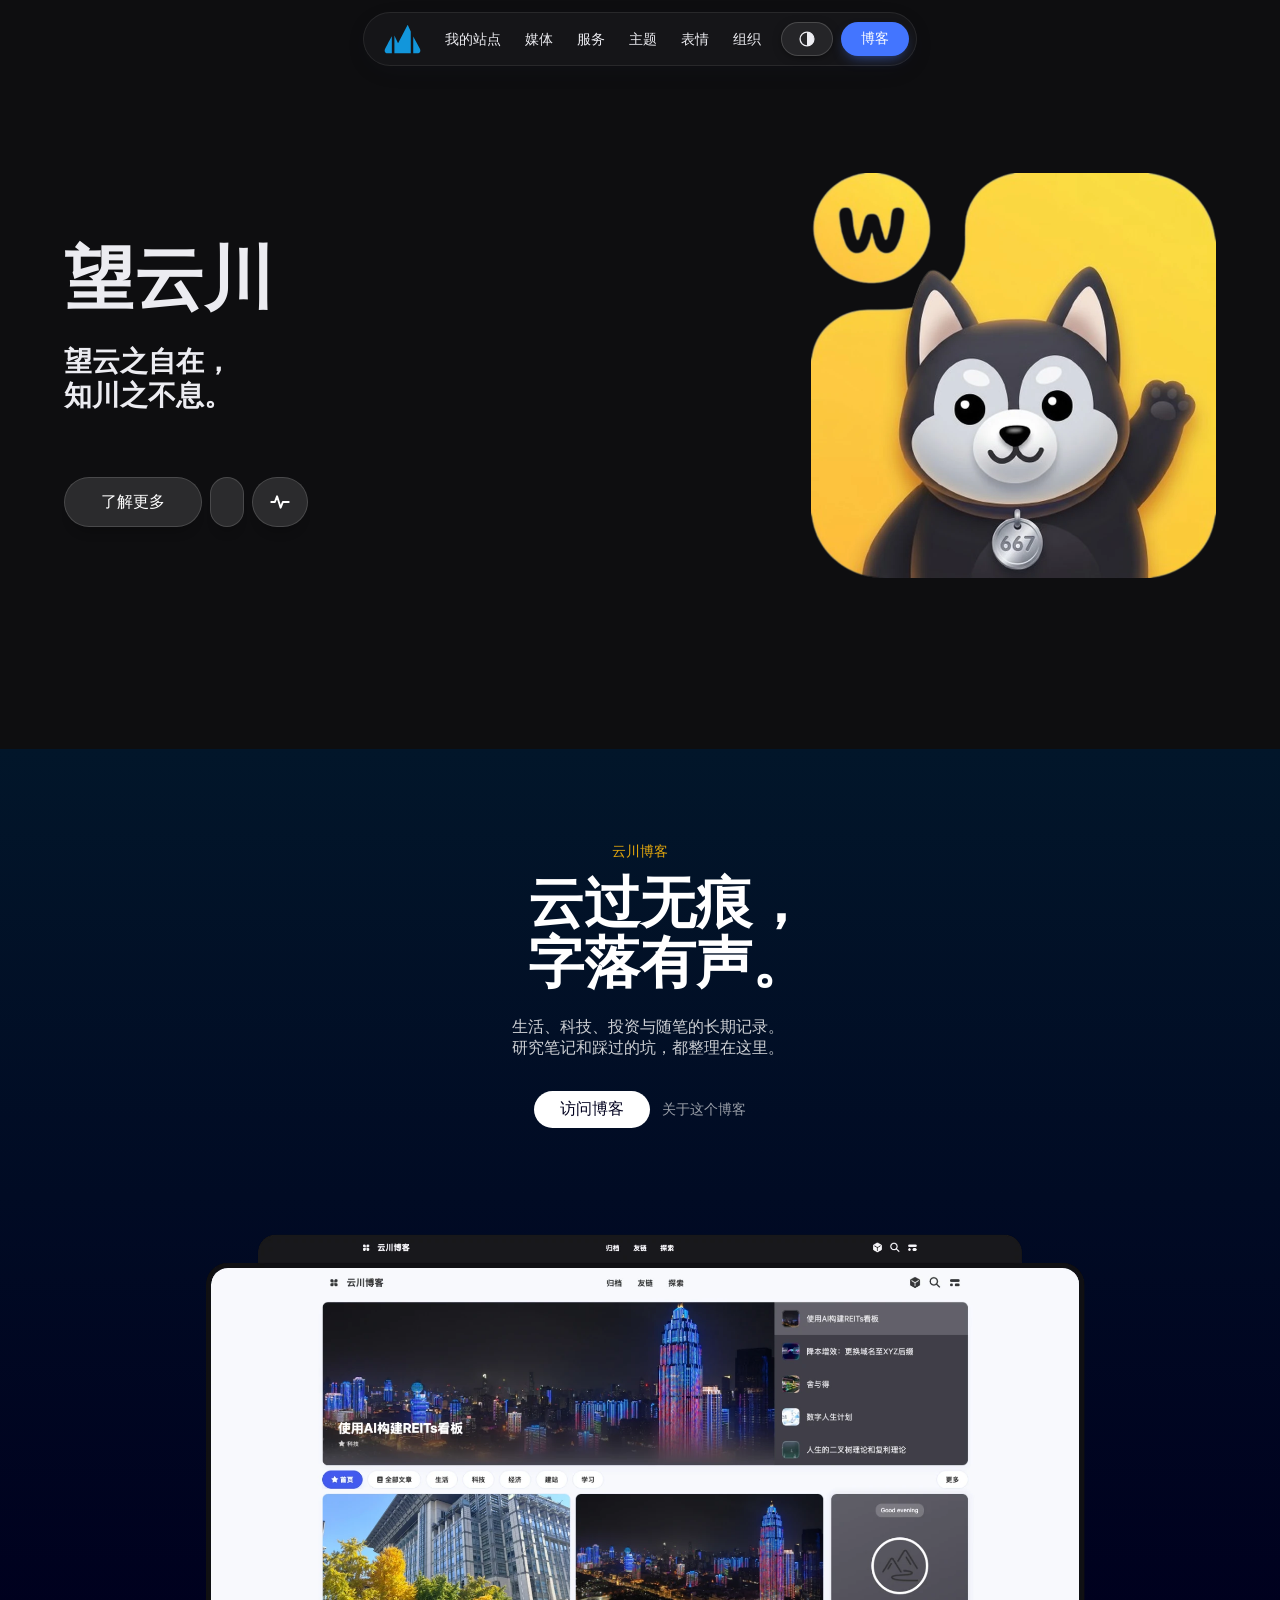
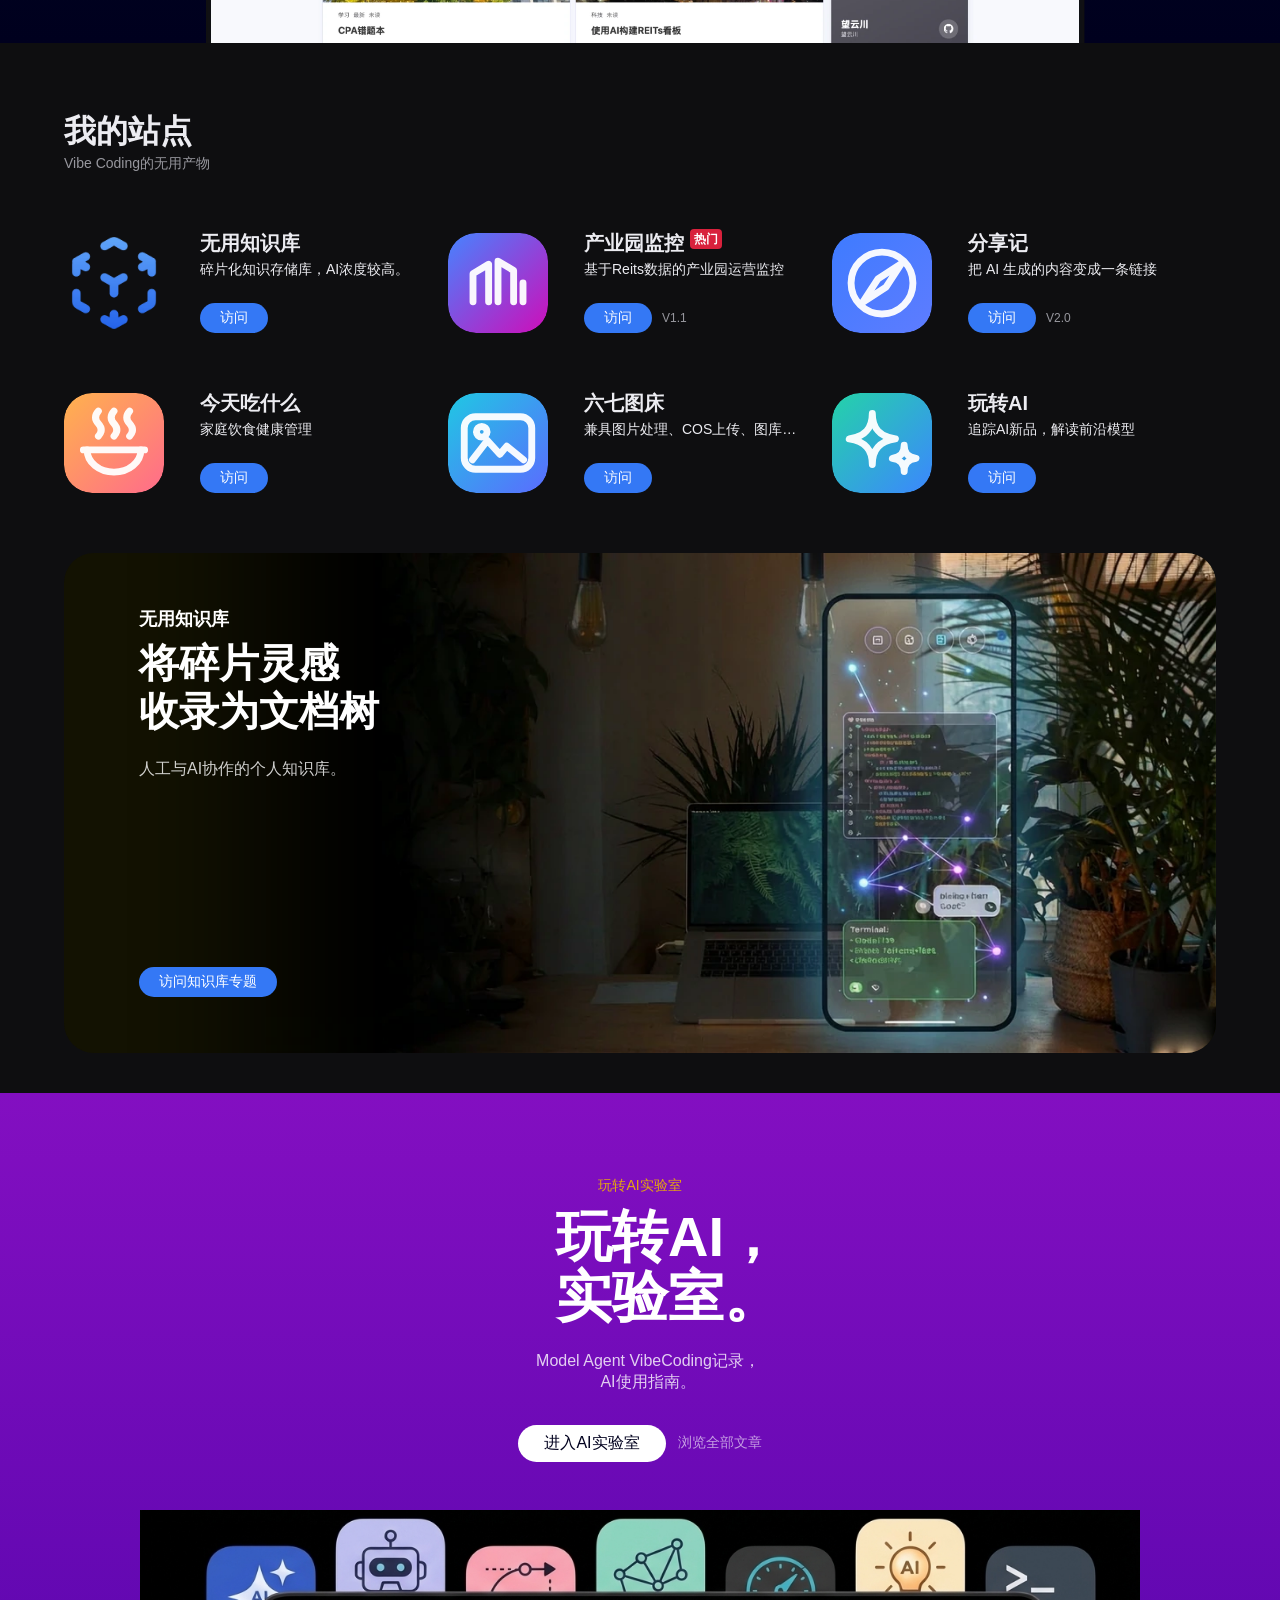
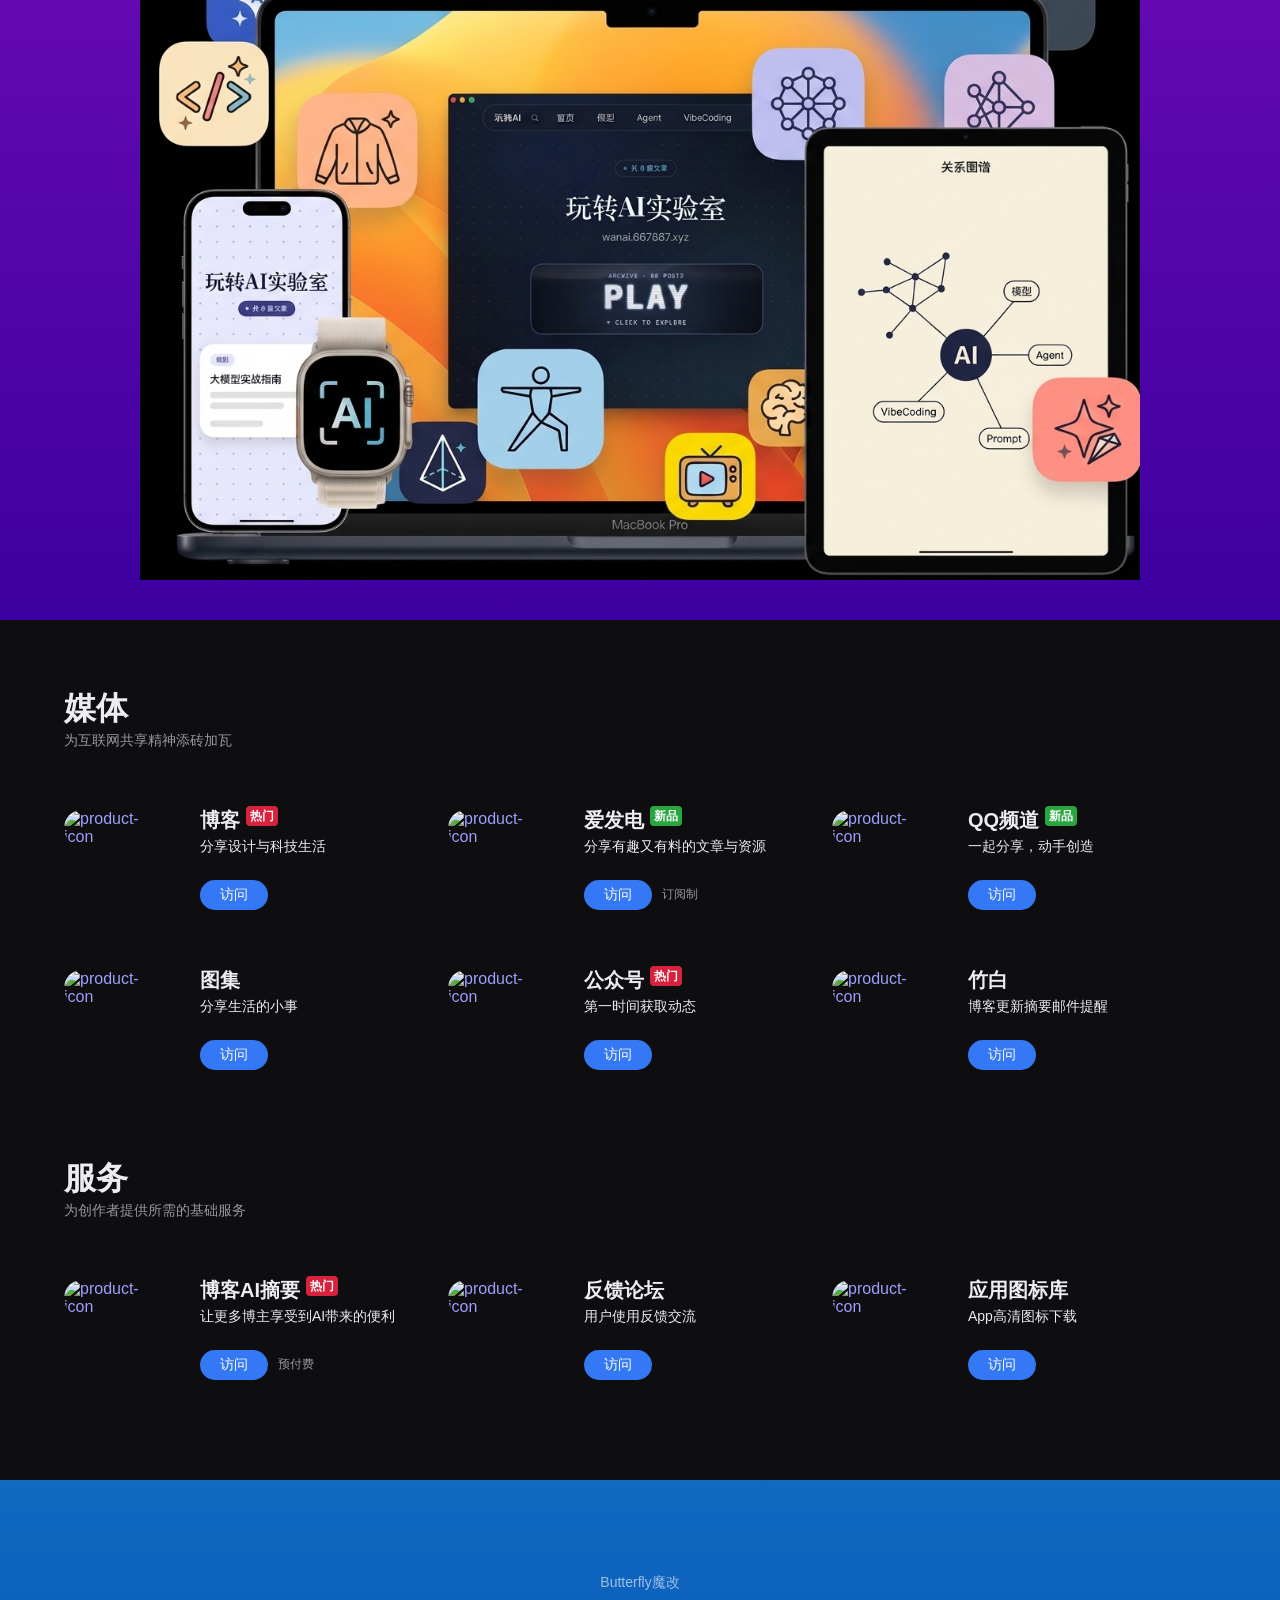
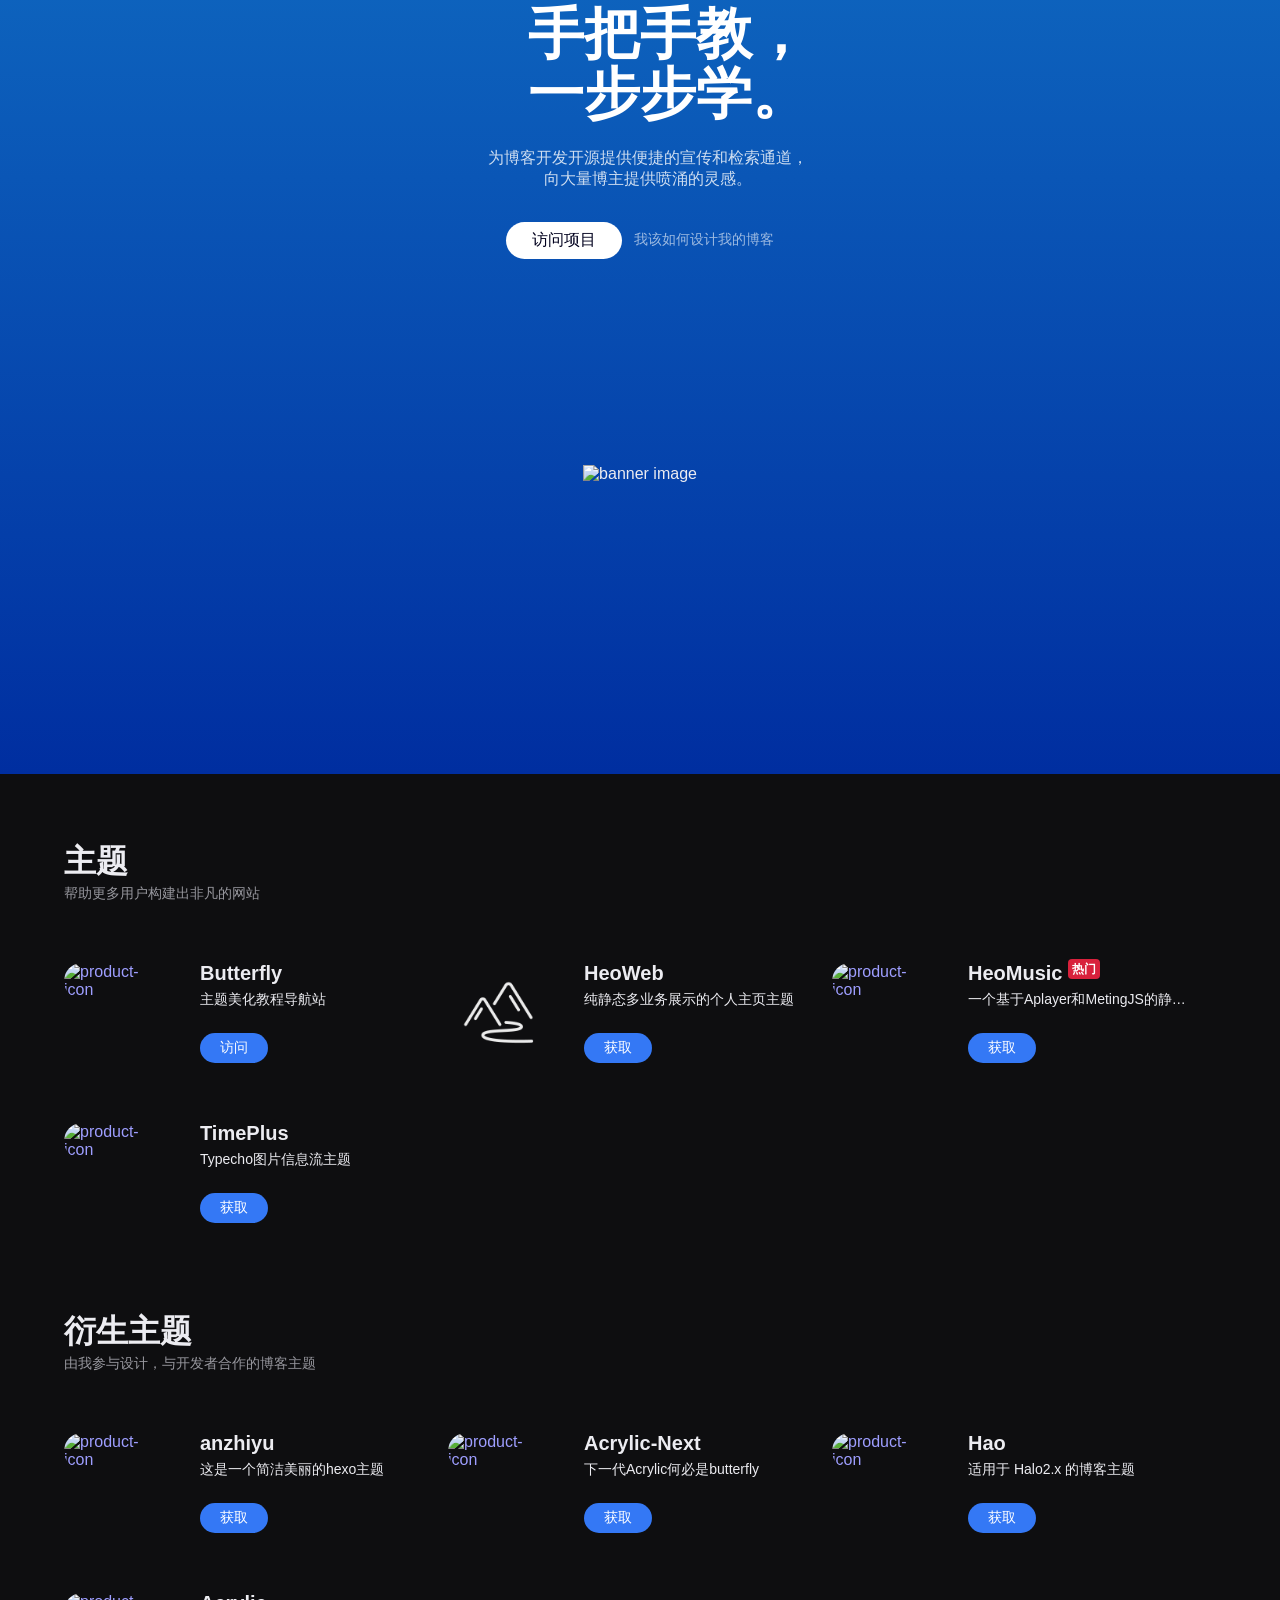
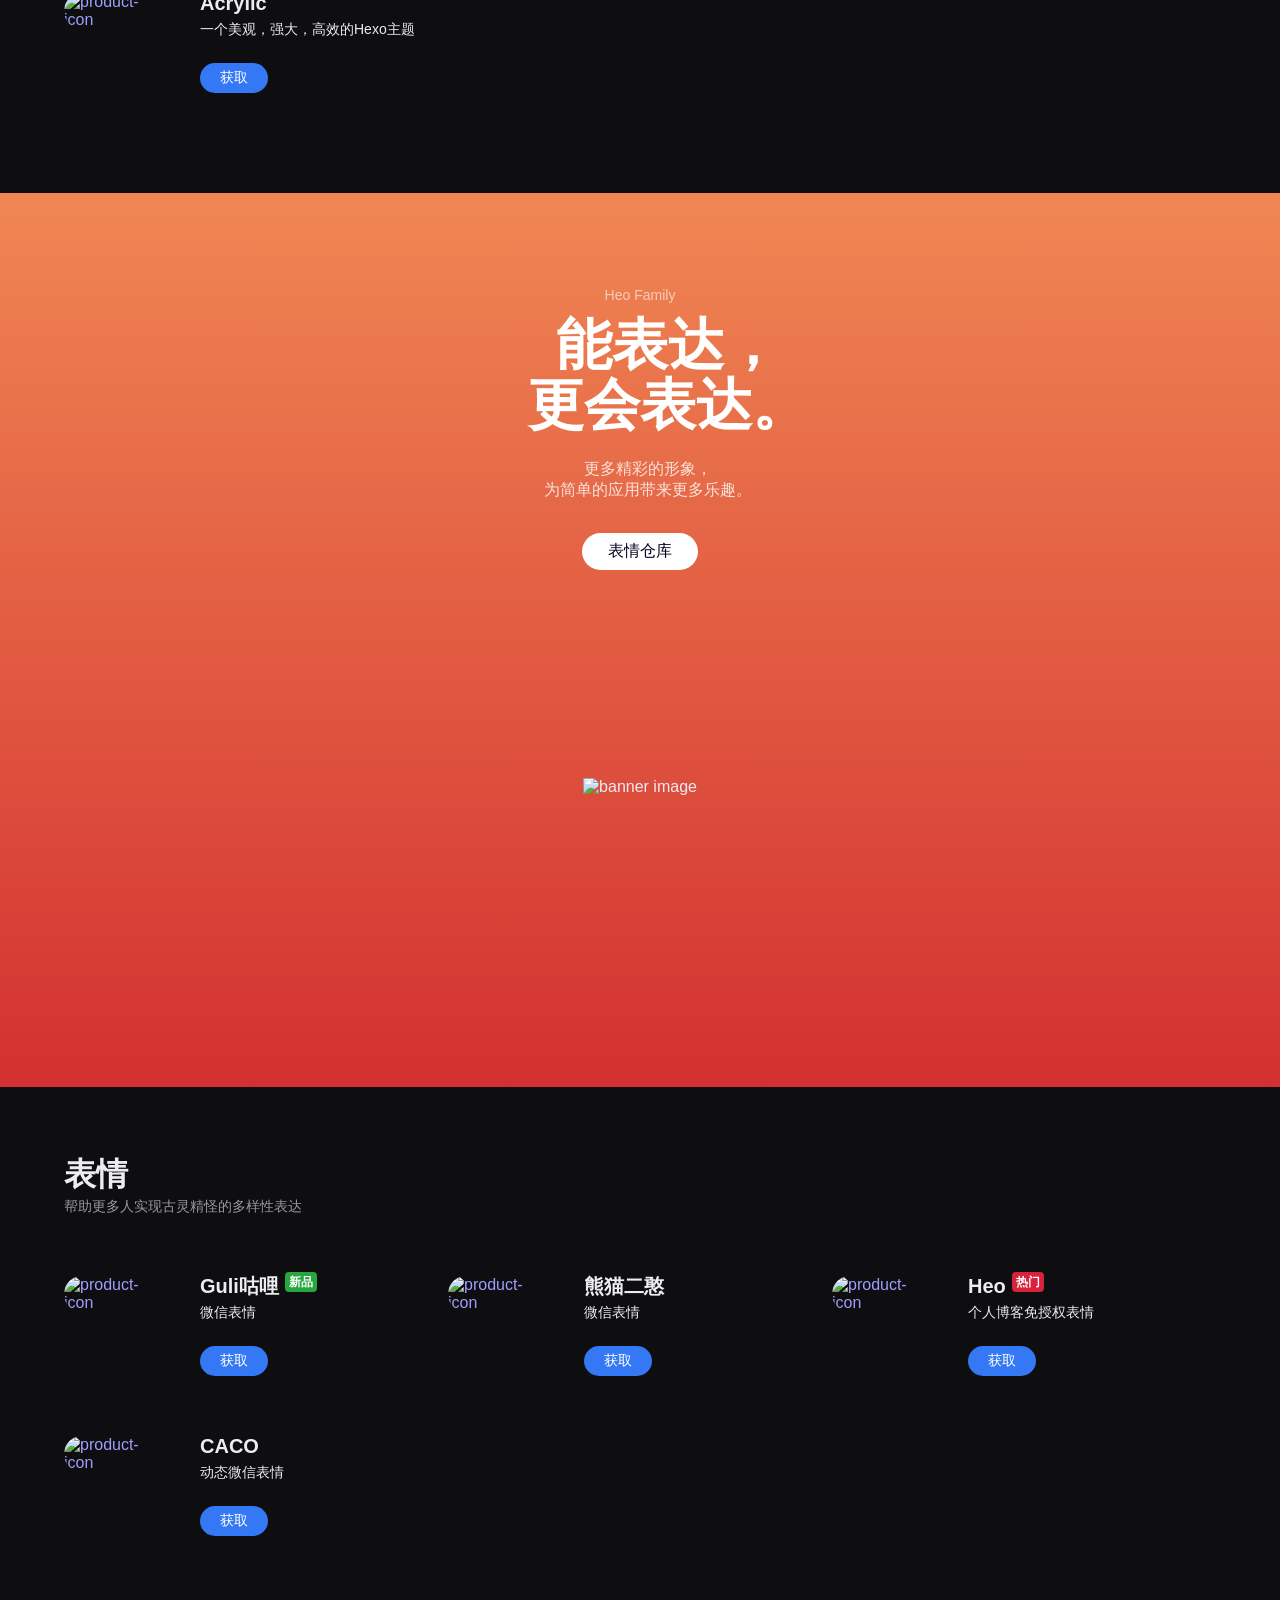
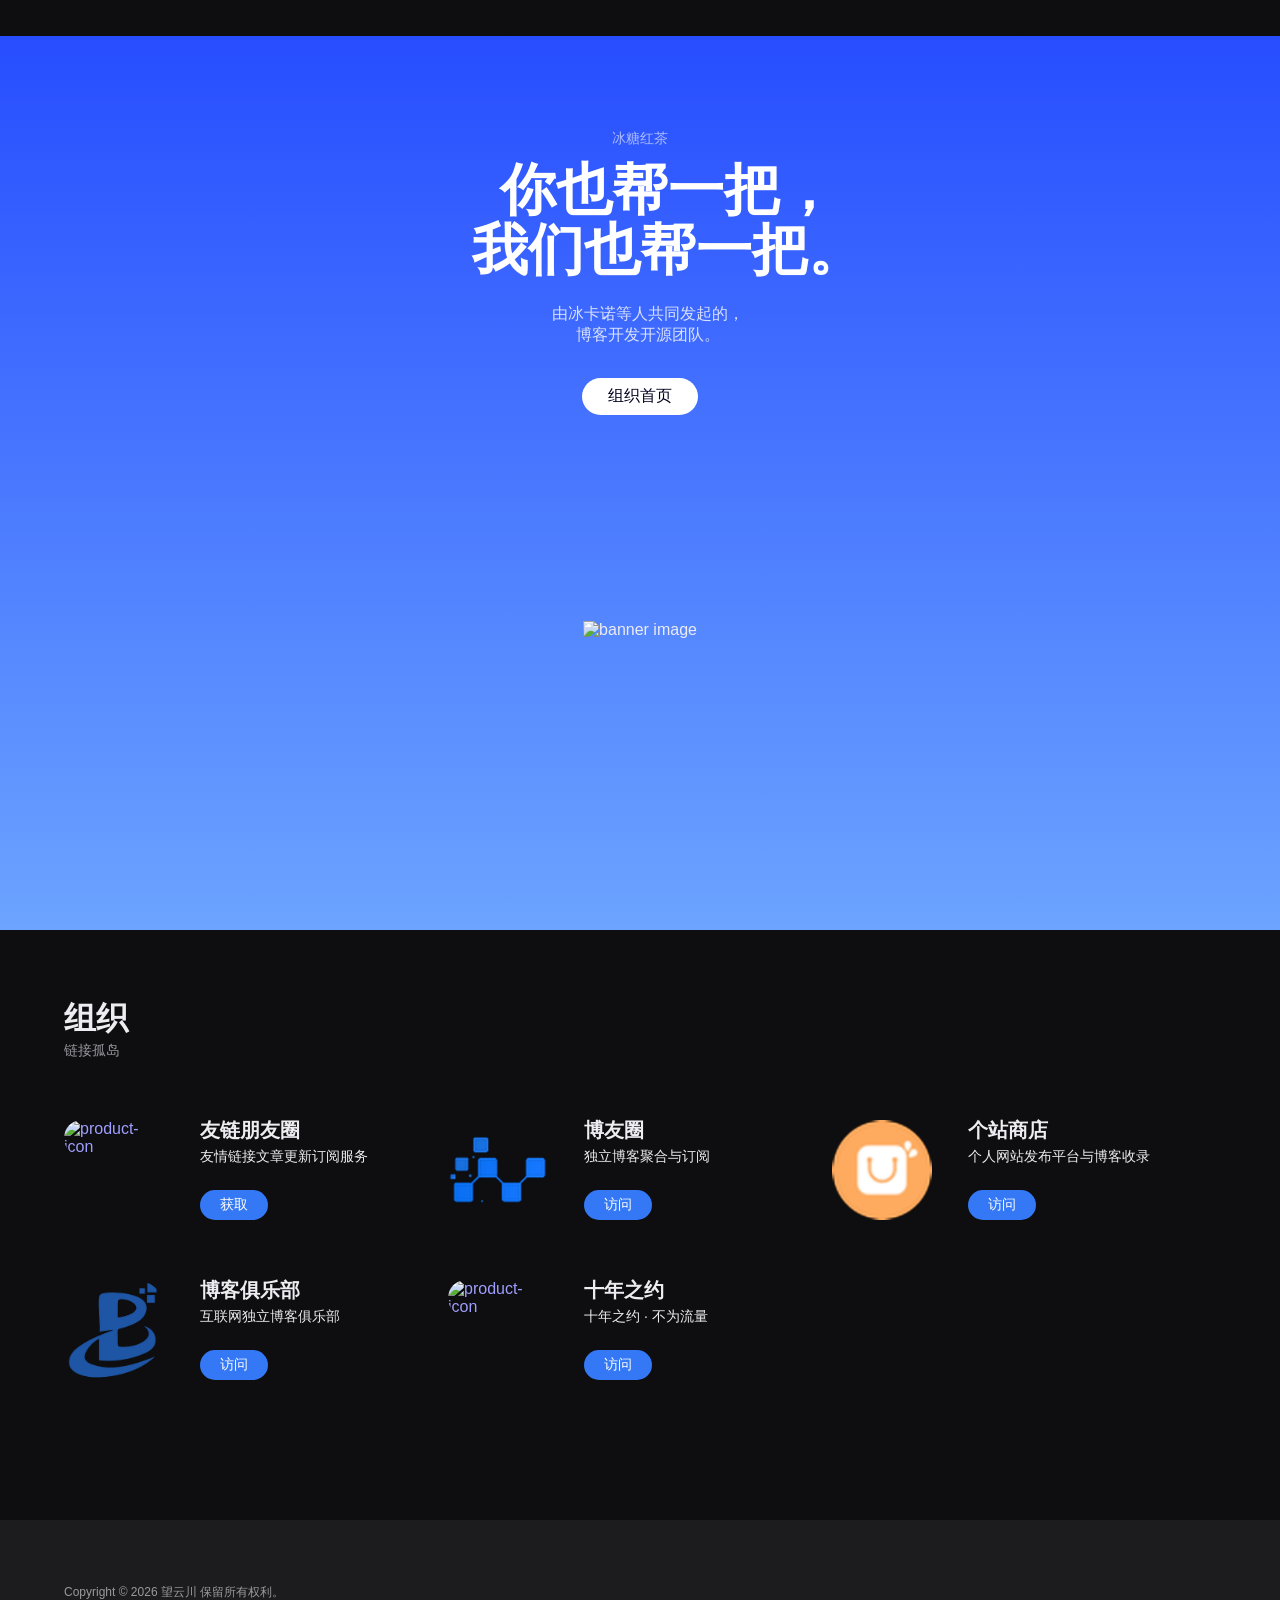
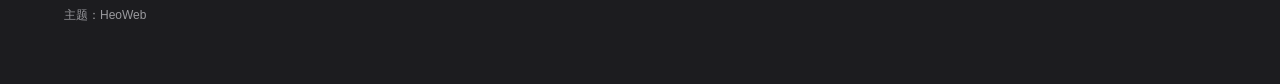
==== commit 1d2db1a8: "new" ====
--- a/index.html
+++ b/index.html
@@ -242,9 +242,9 @@
   <!-- VibeCoding 专题 -->
   <div class="special-card">
     <div class="special-card-left">
-      <div class="tips">VibeCoding</div>
-      <div class="title">AI时代不缺技术<br>灵感无价</div>
-      <div class="discription">基于AI解放思想，基于Agent解放双手，不久的未来Robot解放一切。</div>
+      <div class="tips">无用知识库</div>
+      <div class="title">将碎片灵感<br>收录为文档树</div>
+      <div class="discription">人工与AI协作的个人知识库。</div>
       <div class="button-group">
         <a class="button linkbutton" href="https://doc.667667.xyz/pages/topics.html" target="_blank">访问知识库专题</a>
       </div>
@@ -255,21 +255,20 @@
   <!-- Blog banner -->
   <div class="product-banner banner-shot" style="background-image: linear-gradient(180deg, #830FC1 0%, #3D00A0 100%);">
     <div class="banner-info need-padding">
-      <span class="tips">云川博客</span>
-      <span class="title">新奇的事物<span class="punctuation">，</span><br>有趣的思想<span class="punctuation">。</span></span>
+      <span class="tips">玩转AI实验室</span>
+      <span class="title">玩转AI<span class="punctuation">，</span><br>实验室<span class="punctuation">。</span></span>
       <div class="banner-discription-group">
-        <span class="description">AI、投资与生活的长期<span class="inline-word">记录<span
+        <span class="description">Model Agent VibeCoding<span class="inline-word">记录<span
               class="punctuation">，</span></span></span>
-        <span class="description">踩过的坑与想明白的事，都写在<span class="inline-word">这里<span
-              class="punctuation">。</span></span></span>
+        <span class="description">AI使用指南<span class="inline-word"><span class="punctuation">。</span></span></span>
       </div>
       <div class="link-group">
-        <a class="primary-button" href="https://blog.667667.xyz/">进入博客</a>
-        <a class="second-link" href="https://blog.667667.xyz/archives/" target="_blank">浏览全部归档</a>
+        <a class="primary-button" href="https://wanai.667667.xyz/">进入AI实验室</a>
+        <a class="second-link" href="https://wanai.667667.xyz/archives" target="_blank">浏览全部文章</a>
       </div>
     </div>
     <div class="banner-pic">
-      <img class="banner-pic-img" src="/img/banner-blog-667667.webp" alt="云川博客首页截图">
+      <img class="banner-pic-img" src="/img/banner-wanai.jpg" alt="AI实验室">
     </div>
   </div>
 
@@ -814,17 +813,21 @@
 
       <!-- 十年之约 -->
       <div class="group-item">
-        <a class="group-item-icon" href="https://www.foreverblog.cn/profile.html?blog=6528" target="_blank" rel="noopener nofollow">
-          <img class="group-item-icon-img" src="https://www.foreverblog.cn/favicon.svg" alt="product-icon" title="product-icon">
-        </a>
-        <div class="group-info-group">
-          <div class="group-info">
-            <a class="title" href="https://www.foreverblog.cn/profile.html?blog=6528" target="_blank" rel="noopener nofollow">十年之约</a>
+        <a class="group-item-icon" href="https://www.foreverblog.cn/profile.html?blog=6528" target="_blank"
+          rel="noopener nofollow">
+          <img class="group-item-icon-img" src="https://www.foreverblog.cn/favicon.svg" alt="product-icon"
+            title="product-icon">
+        </a>
+        <div class="group-info-group">
+          <div class="group-info">
+            <a class="title" href="https://www.foreverblog.cn/profile.html?blog=6528" target="_blank"
+              rel="noopener nofollow">十年之约</a>
             <a class="discription" href="https://www.foreverblog.cn/profile.html?blog=6528" target="_blank"
               rel="noopener nofollow">十年之约 · 不为流量</a>
           </div>
           <div class="group-info-button">
-            <a class="linkbutton" href="https://www.foreverblog.cn/profile.html?blog=6528" target="_blank" rel="noopener nofollow">访问</a>
+            <a class="linkbutton" href="https://www.foreverblog.cn/profile.html?blog=6528" target="_blank"
+              rel="noopener nofollow">访问</a>
           </div>
         </div>
       </div>
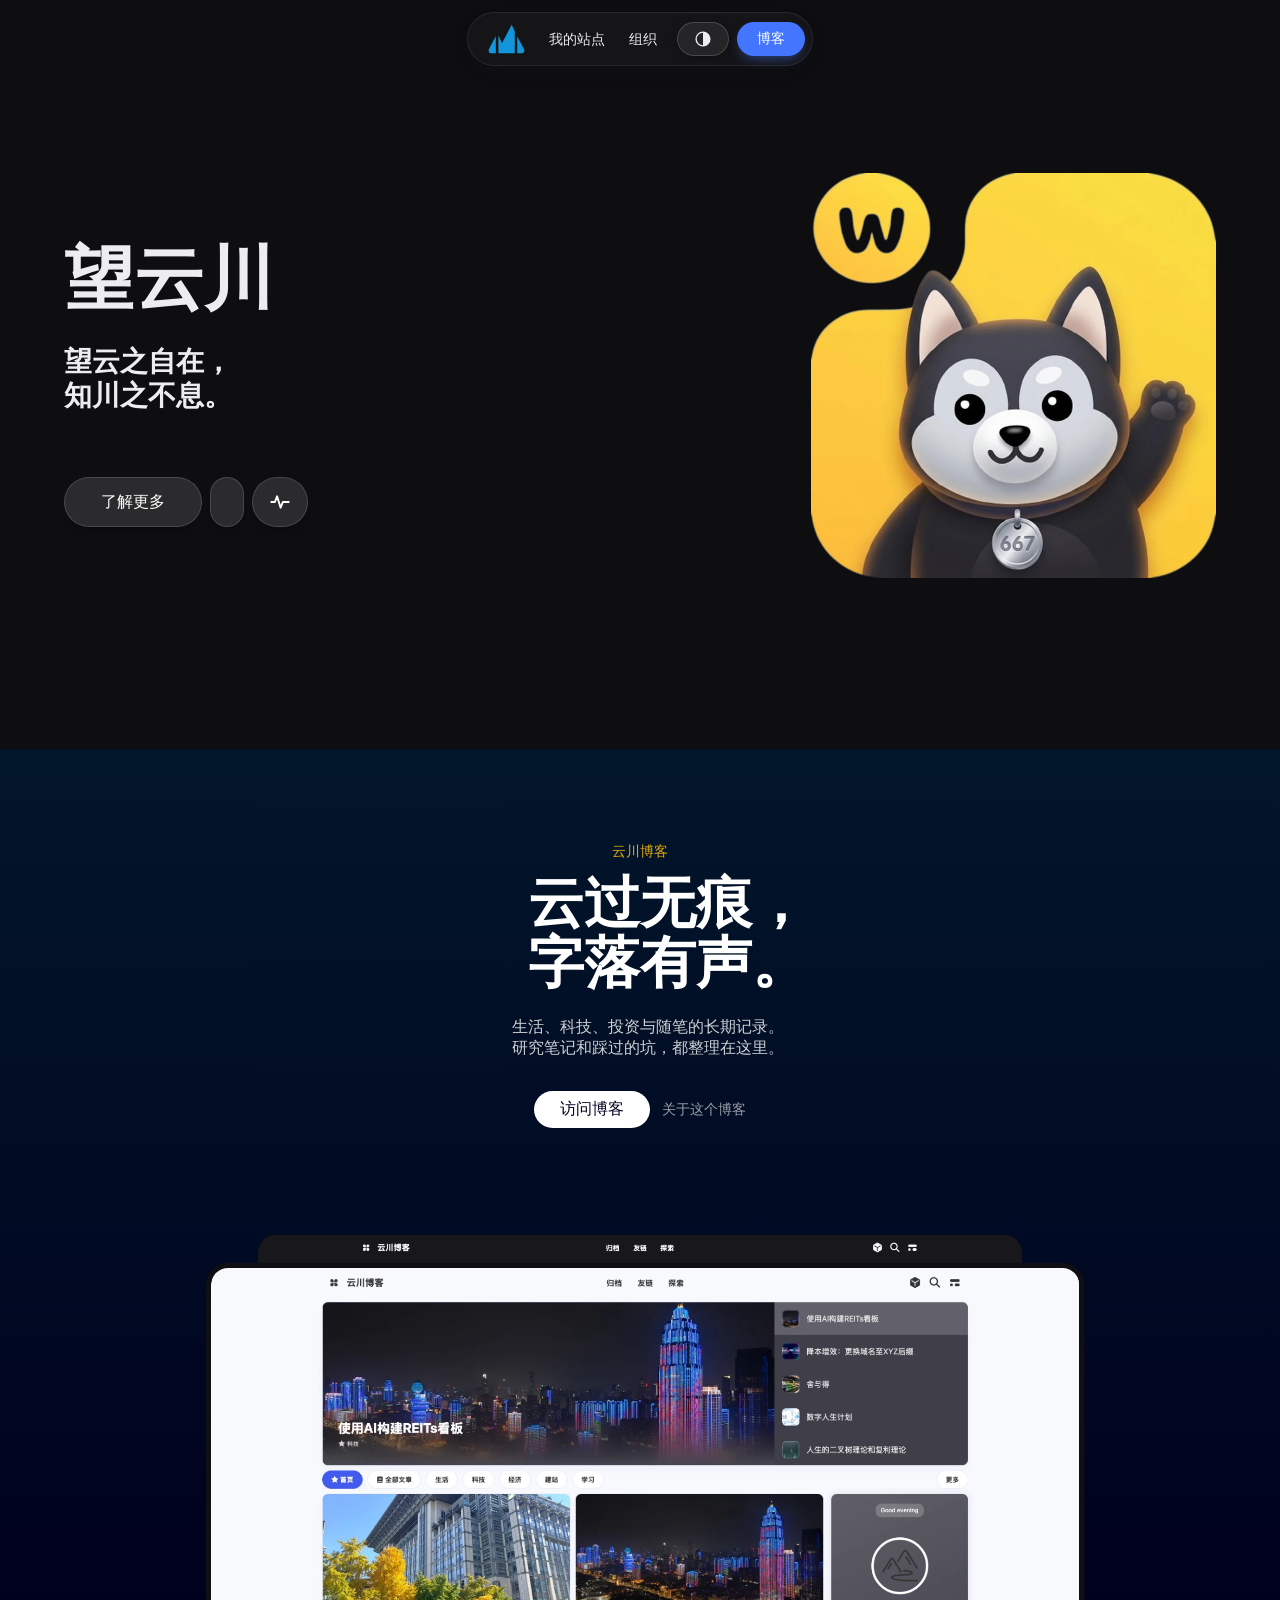
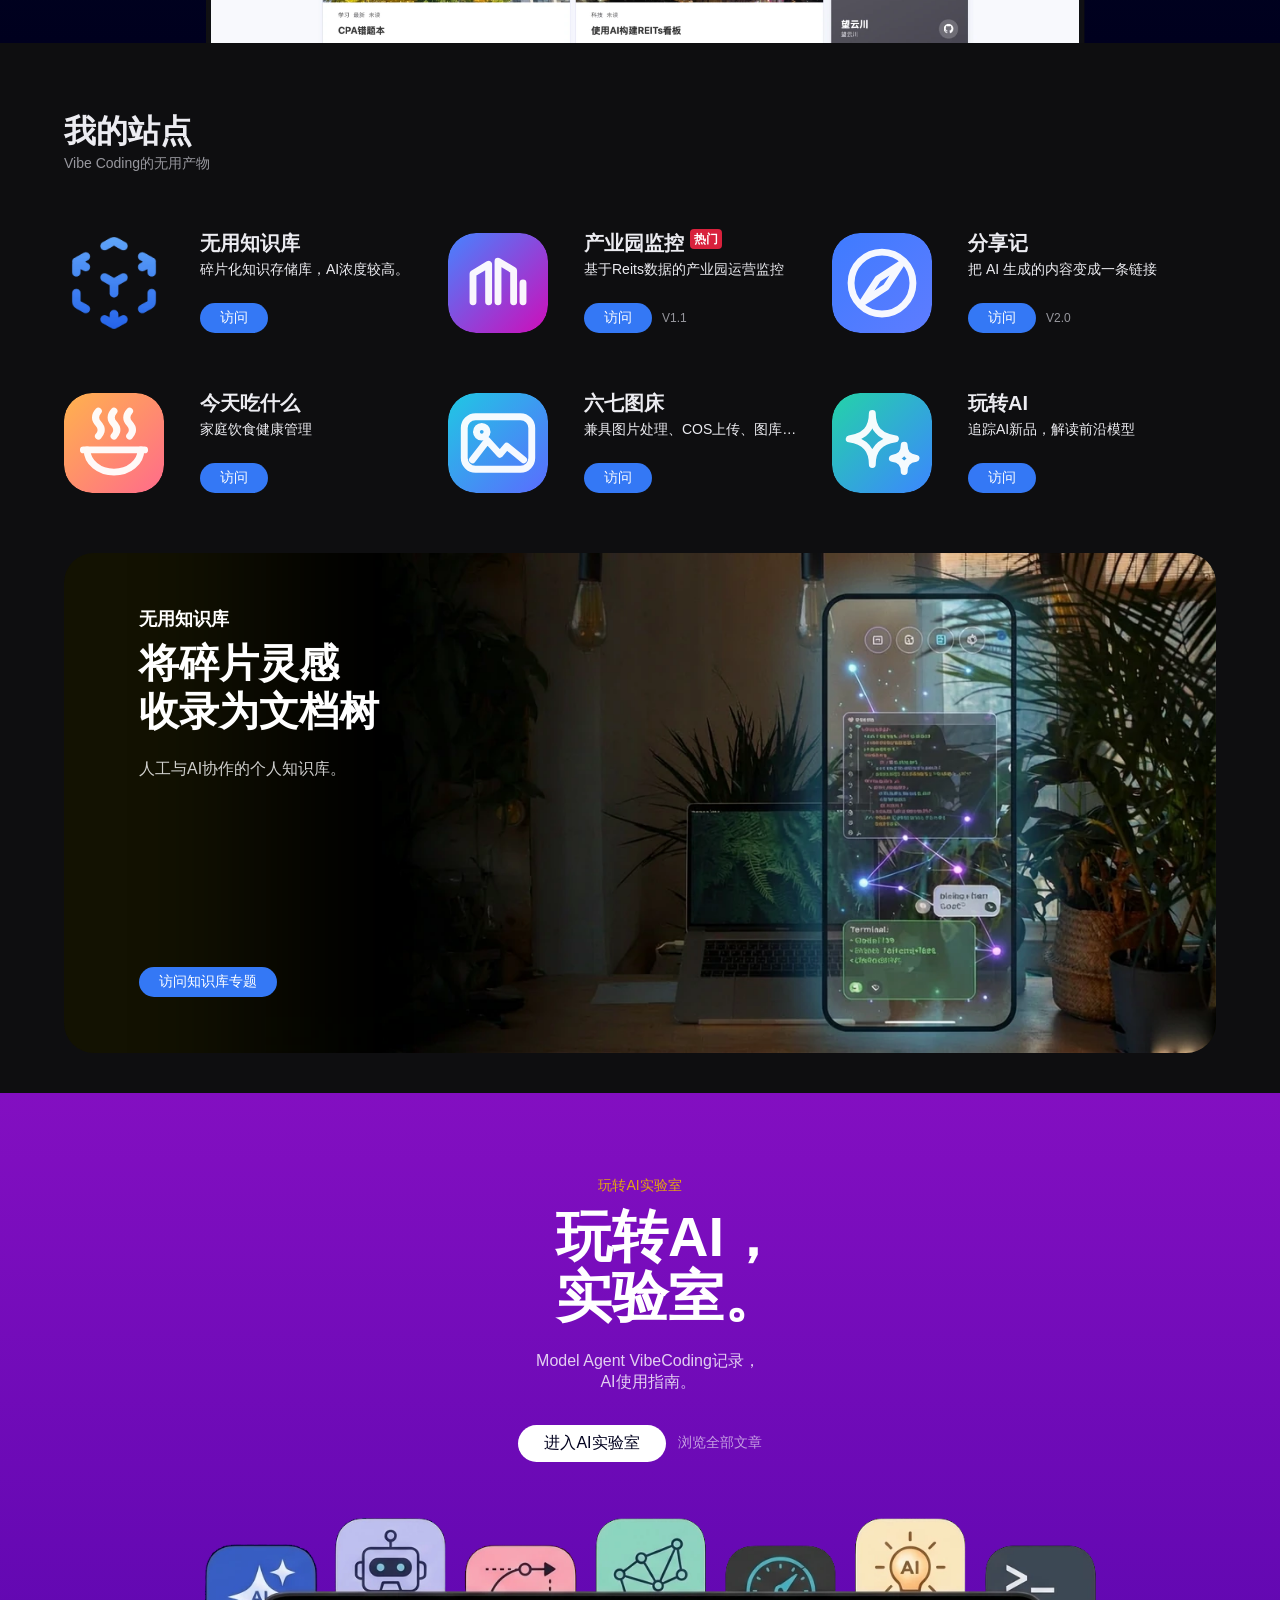
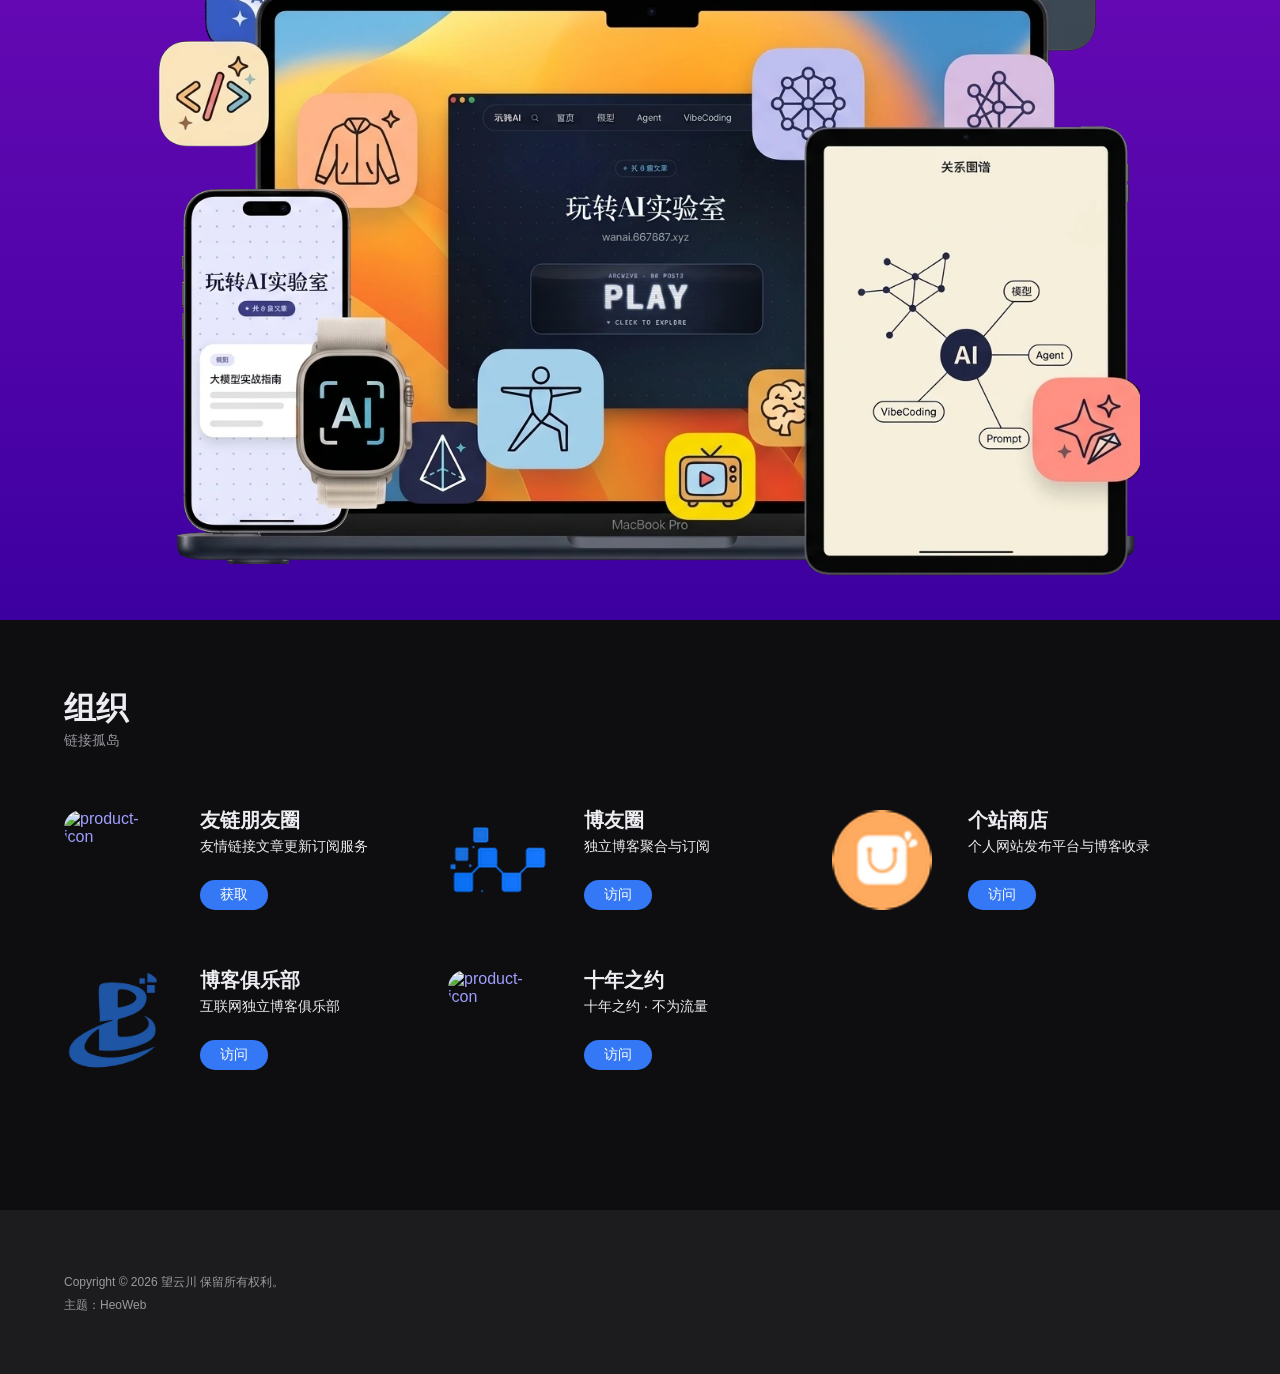
==== commit 12b8e87d: "new" ====
--- a/index.html
+++ b/index.html
@@ -44,10 +44,12 @@
       <div class="nav-center" id="nav-center">
         <div class="nav-pill" id="nav-pill" aria-hidden="true"></div>
         <a href="javascript:heoWeb.scrollTo('我的站点');" class="nav-item" data-section="我的站点">我的站点</a>
+        <!-- 以下栏目暂无内容，恢复时取消注释
         <a href="javascript:heoWeb.scrollTo('媒体');" class="nav-item" data-section="媒体">媒体</a>
         <a href="javascript:heoWeb.scrollTo('服务');" class="nav-item" data-section="服务">服务</a>
         <a href="javascript:heoWeb.scrollTo('主题');" class="nav-item" data-section="主题">主题</a>
         <a href="javascript:heoWeb.scrollTo('表情');" class="nav-item" data-section="表情">表情</a>
+        -->
         <a href="javascript:heoWeb.scrollTo('组织');" class="nav-item" data-section="组织">组织</a>
       </div>
       <div class="nav-right">
@@ -65,10 +67,12 @@
   <div class="menu-list" id="menu-list">
     <a href="https://blog.667667.xyz/" class="nav-item" target="_blank">博客</a>
     <a href="javascript:heoWeb.scrollTo('我的站点');" class="nav-item">我的站点</a>
+    <!-- 以下栏目暂无内容，恢复时取消注释
     <a href="javascript:heoWeb.scrollTo('媒体');" class="nav-item">媒体</a>
     <a href="javascript:heoWeb.scrollTo('服务');" class="nav-item">服务</a>
     <a href="javascript:heoWeb.scrollTo('主题');" class="nav-item">主题</a>
     <a href="javascript:heoWeb.scrollTo('表情');" class="nav-item">表情</a>
+    -->
     <a href="javascript:heoWeb.scrollTo('组织');" class="nav-item">组织</a>
   </div>
   <!-- <div class="nav-banner">
@@ -268,9 +272,15 @@
       </div>
     </div>
     <div class="banner-pic">
-      <img class="banner-pic-img" src="/img/banner-wanai.jpg" alt="AI实验室">
-    </div>
-  </div>
+      <img class="banner-pic-img" src="/img/banner-wanai.webp" alt="AI实验室">
+    </div>
+  </div>
+
+  <!-- ===== 暂未填充：以下「媒体 ~ 冰糖红茶」整块先隐藏 =====
+       恢复显示：把下面 <div id="draft-hidden" style="display: none;"> 里的 style 删掉即可，
+       同时把导航里被注释掉的「媒体 / 服务 / 主题 / 表情」取消注释。
+       区块内图片写的是 data-draft-src（不可见就不下载，省流量），取消隐藏后刷新页面会自动加载，无需手动改。 -->
+  <div id="draft-hidden" style="display: none;">
 
   <div class="product-group need-padding" id="媒体">
     <h2 class="group-title">媒体</h2>
@@ -280,7 +290,7 @@
       <!-- 博客 -->
       <div class="group-item">
         <a class="group-item-icon" href="https://blog.zhheo.com/" target="_blank">
-          <img class="group-item-icon-img" src="/img/博客.webp" alt="product-icon" title="product-icon">
+          <img class="group-item-icon-img" data-draft-src="/img/博客.webp" alt="product-icon" title="product-icon">
         </a>
         <div class="group-info-group">
           <div class="group-info">
@@ -296,7 +306,7 @@
       <!-- 爱发电 -->
       <div class="group-item">
         <a class="group-item-icon" href="https://afdian.net/a/zhheo" target="_blank">
-          <img class="group-item-icon-img" src="/img/爱发电.webp" alt="product-icon" title="product-icon">
+          <img class="group-item-icon-img" data-draft-src="/img/爱发电.webp" alt="product-icon" title="product-icon">
         </a>
         <div class="group-info-group">
           <div class="group-info">
@@ -313,7 +323,7 @@
       <!-- QQ频道 -->
       <div class="group-item">
         <a class="group-item-icon" href="https://pd.qq.com/s/c0cy521vs" target="_blank">
-          <img class="group-item-icon-img" src="/img/QQ频道.webp" alt="product-icon" title="product-icon">
+          <img class="group-item-icon-img" data-draft-src="/img/QQ频道.webp" alt="product-icon" title="product-icon">
         </a>
         <div class="group-info-group">
           <div class="group-info">
@@ -329,7 +339,7 @@
       <!-- 图集 -->
       <div class="group-item">
         <a class="group-item-icon" href="https://plog.zhheo.com/" target="_blank">
-          <img class="group-item-icon-img" src="/img/图集.webp" alt="product-icon" title="product-icon">
+          <img class="group-item-icon-img" data-draft-src="/img/图集.webp" alt="product-icon" title="product-icon">
         </a>
         <div class="group-info-group">
           <div class="group-info">
@@ -345,7 +355,7 @@
       <!-- 公众号 -->
       <div class="group-item">
         <a class="group-item-icon" href="https://blog.zhheo.com/wechatOA/" target="_blank">
-          <img class="group-item-icon-img" src="/img/公众号.webp" alt="product-icon" title="product-icon">
+          <img class="group-item-icon-img" data-draft-src="/img/公众号.webp" alt="product-icon" title="product-icon">
         </a>
         <div class="group-info-group">
           <div class="group-info">
@@ -361,7 +371,7 @@
       <!-- 竹白 -->
       <div class="group-item">
         <a class="group-item-icon" href="https://zhheo.zhubai.love/" target="_blank">
-          <img class="group-item-icon-img" src="/img/竹白.webp" alt="product-icon" title="product-icon">
+          <img class="group-item-icon-img" data-draft-src="/img/竹白.webp" alt="product-icon" title="product-icon">
         </a>
         <div class="group-info-group">
           <div class="group-info">
@@ -385,7 +395,7 @@
       <!-- Post-Abstract-AI -->
       <div class="group-item">
         <a class="group-item-icon" href="https://blog.zhheo.com/p/ec57d8b2.html" target="_blank">
-          <img class="group-item-icon-img" src="/img/tianliGPT.webp" alt="product-icon" title="product-icon">
+          <img class="group-item-icon-img" data-draft-src="/img/tianliGPT.webp" alt="product-icon" title="product-icon">
         </a>
         <div class="group-info-group">
           <div class="group-info">
@@ -403,7 +413,7 @@
       <!-- 反馈论坛 -->
       <div class="group-item">
         <a class="group-item-icon" href="https://support.qq.com/product/335533" target="_blank">
-          <img class="group-item-icon-img" src="/img/反馈论坛.webp" alt="product-icon" title="product-icon">
+          <img class="group-item-icon-img" data-draft-src="/img/反馈论坛.webp" alt="product-icon" title="product-icon">
         </a>
         <div class="group-info-group">
           <div class="group-info">
@@ -419,7 +429,7 @@
       <!-- 应用图标库 -->
       <div class="group-item">
         <a class="group-item-icon" href="https://icon.zhheo.com/" target="_blank">
-          <img class="group-item-icon-img" src="/img/应用图标库.webp" alt="product-icon" title="product-icon">
+          <img class="group-item-icon-img" data-draft-src="/img/应用图标库.webp" alt="product-icon" title="product-icon">
         </a>
         <div class="group-info-group">
           <div class="group-info">
@@ -435,7 +445,7 @@
   </div>
 
   <!-- Butterfly banner -->
-  <div class="product-banner" style="background-image: linear-gradient(180deg, #0F6AC1 0%, #002EA0 100%);">
+  <div class="product-banner draft-hidden" style="background-image: linear-gradient(180deg, #0F6AC1 0%, #002EA0 100%);">
     <div class="banner-info need-padding">
       <span class="tips" style="color: white; opacity: 0.6;">Butterfly魔改</span>
       <span class="title">手把手教<span class="punctuation">，</span><br>一步步学<span class="punctuation">。</span></span>
@@ -450,7 +460,7 @@
       </div>
     </div>
     <div class="banner-pic">
-      <img class="banner-pic-img" src="/img/banner-butterfly.webp" alt="banner image">
+      <img class="banner-pic-img" data-draft-src="/img/banner-butterfly.webp" alt="banner image">
     </div>
   </div>
 
@@ -462,7 +472,7 @@
       <!-- Butterfly -->
       <div class="group-item">
         <a class="group-item-icon" href="https://butterfly.zhheo.com/" target="_blank">
-          <img class="group-item-icon-img" src="/img/Butterfly.webp" alt="product-icon" title="product-icon">
+          <img class="group-item-icon-img" data-draft-src="/img/Butterfly.webp" alt="product-icon" title="product-icon">
         </a>
         <div class="group-info-group">
           <div class="group-info">
@@ -478,7 +488,7 @@
       <!-- HeoWeb -->
       <div class="group-item">
         <a class="group-item-icon" href="https://github.com/zhheo/HeoWeb" target="_blank">
-          <img class="group-item-icon-img" src="/img/icon.webp" alt="product-icon" title="product-icon">
+          <img class="group-item-icon-img" data-draft-src="/img/icon.webp" alt="product-icon" title="product-icon">
         </a>
         <div class="group-info-group">
           <div class="group-info">
@@ -494,7 +504,7 @@
       <!-- HeoMusic -->
       <div class="group-item">
         <a class="group-item-icon" href="https://github.com/zhheo/HeoMusic" target="_blank">
-          <img class="group-item-icon-img" src="/img/HeoMusic.webp" alt="product-icon" title="product-icon">
+          <img class="group-item-icon-img" data-draft-src="/img/HeoMusic.webp" alt="product-icon" title="product-icon">
         </a>
         <div class="group-info-group">
           <div class="group-info">
@@ -512,7 +522,7 @@
       <!-- TimePlus -->
       <div class="group-item">
         <a class="group-item-icon" href="https://blog.zhheo.com/p/bed74f41.html" target="_blank">
-          <img class="group-item-icon-img" src="/img/TimePlus.webp" alt="product-icon" title="product-icon">
+          <img class="group-item-icon-img" data-draft-src="/img/TimePlus.webp" alt="product-icon" title="product-icon">
         </a>
         <div class="group-info-group">
           <div class="group-info">
@@ -535,7 +545,7 @@
       <!-- anzhiyu -->
       <div class="group-item">
         <a class="group-item-icon" href="https://github.com/anzhiyu-c/hexo-theme-anzhiyu" target="_blank">
-          <img class="group-item-icon-img" src="/img/anzhiyu.webp" alt="product-icon" title="product-icon">
+          <img class="group-item-icon-img" data-draft-src="/img/anzhiyu.webp" alt="product-icon" title="product-icon">
         </a>
         <div class="group-info-group">
           <div class="group-info">
@@ -552,7 +562,7 @@
       <!-- Acrylic-Next -->
       <div class="group-item">
         <a class="group-item-icon" href="https://github.com/hexo-theme-Acrylic/Hexo-Theme-Acrylic-Next" target="_blank">
-          <img class="group-item-icon-img" src="/img/Acrylic-Next.webp" alt="product-icon" title="product-icon">
+          <img class="group-item-icon-img" data-draft-src="/img/Acrylic-Next.webp" alt="product-icon" title="product-icon">
         </a>
         <div class="group-info-group">
           <div class="group-info">
@@ -571,7 +581,7 @@
       <!-- Halo-Theme-Hao -->
       <div class="group-item">
         <a class="group-item-icon" href="https://github.com/liuzhihang/halo-theme-hao" target="_blank">
-          <img class="group-item-icon-img" src="/img/Halo-Theme-Hao.webp" alt="product-icon" title="product-icon">
+          <img class="group-item-icon-img" data-draft-src="/img/Halo-Theme-Hao.webp" alt="product-icon" title="product-icon">
         </a>
         <div class="group-info-group">
           <div class="group-info">
@@ -588,7 +598,7 @@
       <!-- Acrylic -->
       <div class="group-item">
         <a class="group-item-icon" href="https://github.com/hexo-theme-Acrylic/Hexo-Theme-Acrylic" target="_blank">
-          <img class="group-item-icon-img" src="/img/Acrylic.webp" alt="product-icon" title="product-icon">
+          <img class="group-item-icon-img" data-draft-src="/img/Acrylic.webp" alt="product-icon" title="product-icon">
         </a>
         <div class="group-info-group">
           <div class="group-info">
@@ -606,7 +616,7 @@
   </div>
 
   <!-- 表情banner -->
-  <div class="product-banner" style="background-image: linear-gradient(180deg, #F08753 0%, #D33030 100%);">
+  <div class="product-banner draft-hidden" style="background-image: linear-gradient(180deg, #F08753 0%, #D33030 100%);">
     <div class="banner-info need-padding">
       <span class="tips" style="color: white; opacity: 0.6;">Heo Family</span>
       <span class="title">能表达<span class="punctuation">，</span><br>更会表达<span class="punctuation">。</span></span>
@@ -619,7 +629,7 @@
       </div>
     </div>
     <div class="banner-pic">
-      <img class="banner-pic-img" src="/img/banner-sticker.webp" alt="banner image">
+      <img class="banner-pic-img" data-draft-src="/img/banner-sticker.webp" alt="banner image">
     </div>
   </div>
 
@@ -633,7 +643,7 @@
         <a class="group-item-icon"
           href="https://sticker.weixin.qq.com/cgi-bin/mmemoticon-bin/emoticonview?oper=single&t=shop/detail&productid=aL2PCfwK/89qO7sF6/+I+UDhfwEjhec2ZNvdnLLJRd/PyB4QGWqj/FxZMvB0zbYizO1gBk5Ulo3+Wiinn+HqzsGDlm41ajmr3+d5DRSekSXs="
           target="_blank">
-          <img class="group-item-icon-img" src="/img/Guli.webp" alt="product-icon" title="product-icon">
+          <img class="group-item-icon-img" data-draft-src="/img/Guli.webp" alt="product-icon" title="product-icon">
         </a>
         <div class="group-info-group">
           <div class="group-info">
@@ -657,7 +667,7 @@
         <a class="group-item-icon"
           href="https://sticker.weixin.qq.com/cgi-bin/mmemoticon-bin/emoticonview?oper=single&t=shop/detail&productid=aL2PCfwK/89qO7sF6/+I+UDhfwEjhec2ZNvdnLLJRd/OqBzHjwUqwm3ply5is1hrAMAek8PzArzYabms/g/+7rIwKPLrNPoyTaWny+axv1ho="
           target="_blank">
-          <img class="group-item-icon-img" src="/img/熊猫二憨.webp" alt="product-icon" title="product-icon">
+          <img class="group-item-icon-img" data-draft-src="/img/熊猫二憨.webp" alt="product-icon" title="product-icon">
         </a>
         <div class="group-info-group">
           <div class="group-info">
@@ -679,7 +689,7 @@
       <!-- Heo -->
       <div class="group-item">
         <a class="group-item-icon" href="https://blog.zhheo.com/p/2daa6a7b.html" target="_blank">
-          <img class="group-item-icon-img" src="/img/Heo.webp" alt="product-icon" title="product-icon">
+          <img class="group-item-icon-img" data-draft-src="/img/Heo.webp" alt="product-icon" title="product-icon">
         </a>
         <div class="group-info-group">
           <div class="group-info">
@@ -698,7 +708,7 @@
         <a class="group-item-icon"
           href="https://sticker.weixin.qq.com/cgi-bin/mmemoticon-bin/emoticonview?oper=single&t=shop/detail&productid=aL2PCfwK/89qO7sF6/+I+UDhfwEjhec2ZNvdnLLJRd/P1H2/w5YYUn+TQ6pDcoJwcn+aWBy4WkHPxLHlZKFv/eLorxKOAeWBXcb7pKnJP4r8="
           target="_blank">
-          <img class="group-item-icon-img" src="/img/CACO.webp" alt="product-icon" title="product-icon">
+          <img class="group-item-icon-img" data-draft-src="/img/CACO.webp" alt="product-icon" title="product-icon">
         </a>
         <div class="group-info-group">
           <div class="group-info">
@@ -721,7 +731,7 @@
   </div>
 
   <!-- 冰糖红茶banner -->
-  <div class="product-banner" style="background-image: linear-gradient(180deg, #274DFF 0%, #6CA4FF 100%);">
+  <div class="product-banner draft-hidden" style="background-image: linear-gradient(180deg, #274DFF 0%, #6CA4FF 100%);">
     <div class="banner-info need-padding">
       <span class="tips" style="color: white; opacity: 0.6;">冰糖红茶</span>
       <span class="title">你也帮一把<span class="punctuation">，</span><br>我们也帮一把<span class="punctuation">。</span></span>
@@ -734,9 +744,11 @@
       </div>
     </div>
     <div class="banner-pic">
-      <img class="banner-pic-img" src="/img/banner-冰糖红茶.webp" alt="banner image">
-    </div>
-  </div>
+      <img class="banner-pic-img" data-draft-src="/img/banner-冰糖红茶.webp" alt="banner image">
+    </div>
+  </div>
+  </div>
+  <!-- ===== 暂未填充内容结束 ===== -->
 
   <div class="product-group need-padding" id="组织">
     <h2 class="group-title">组织</h2>
